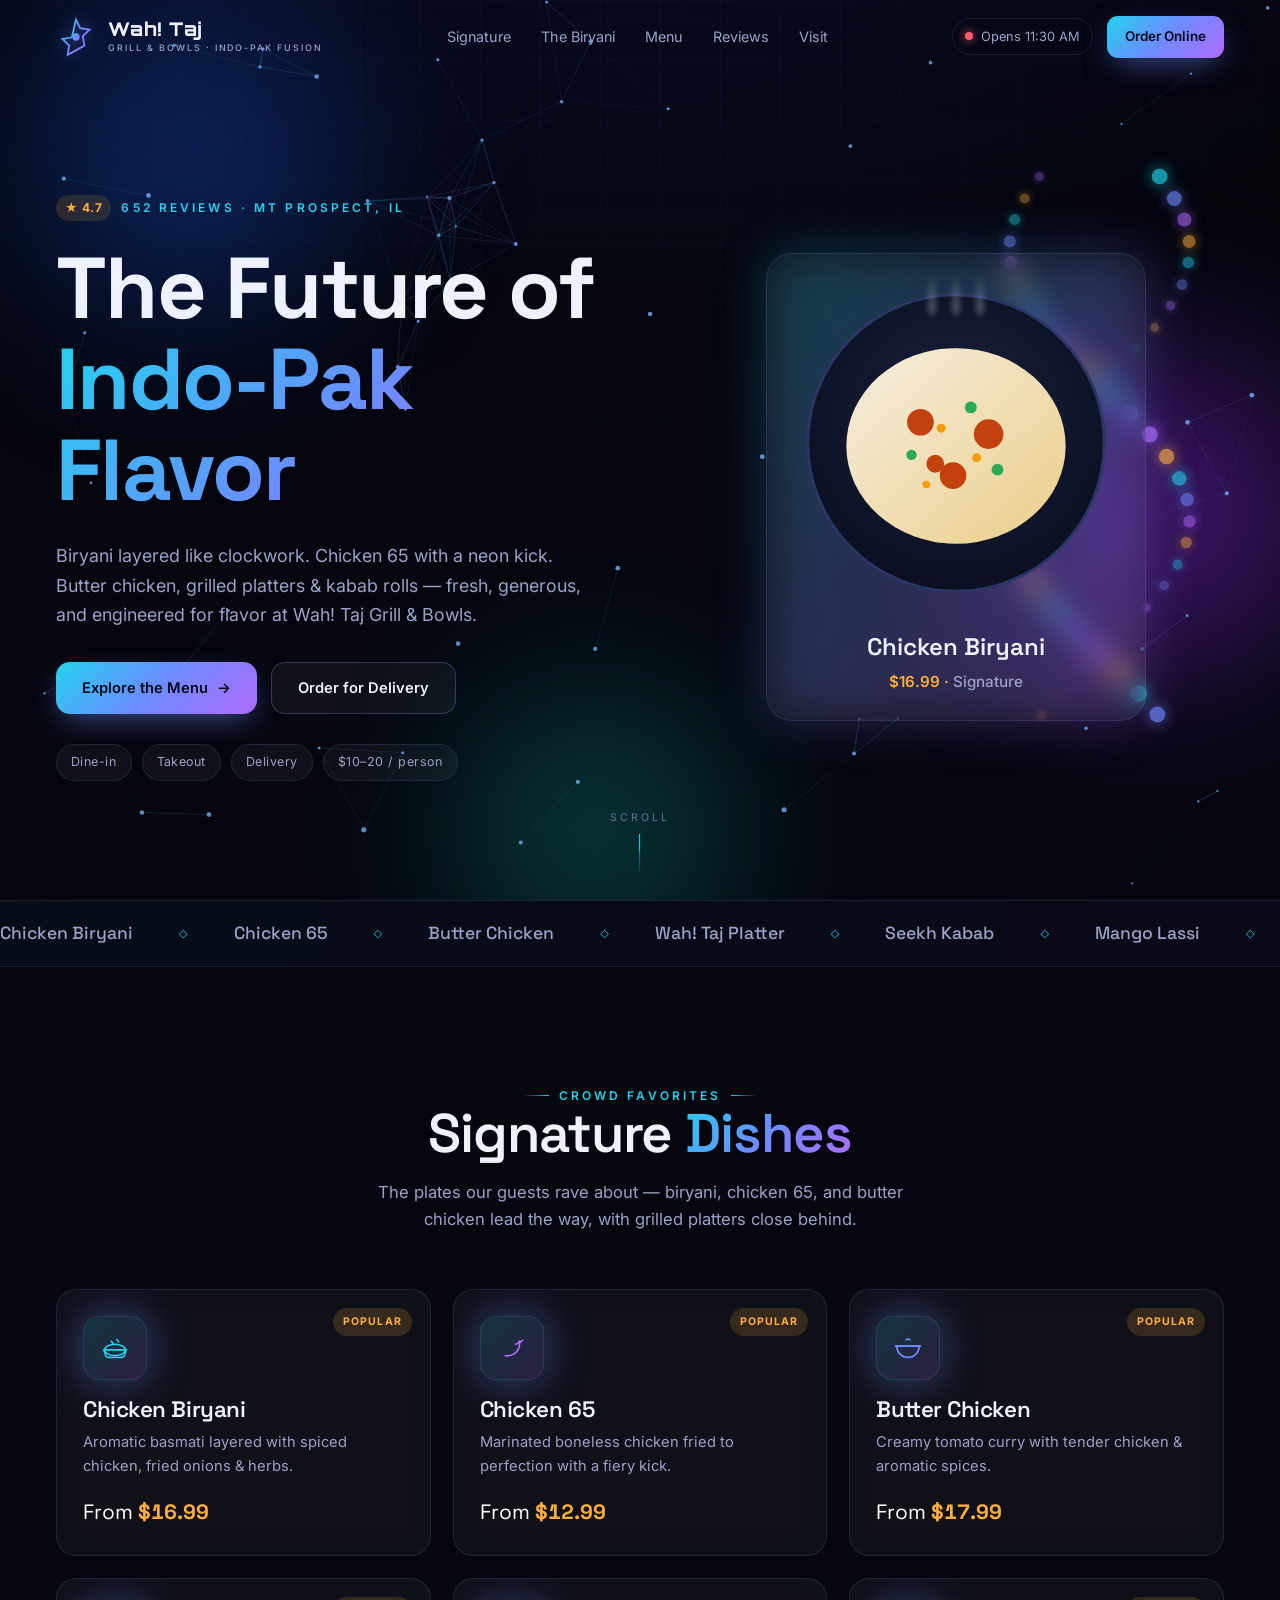
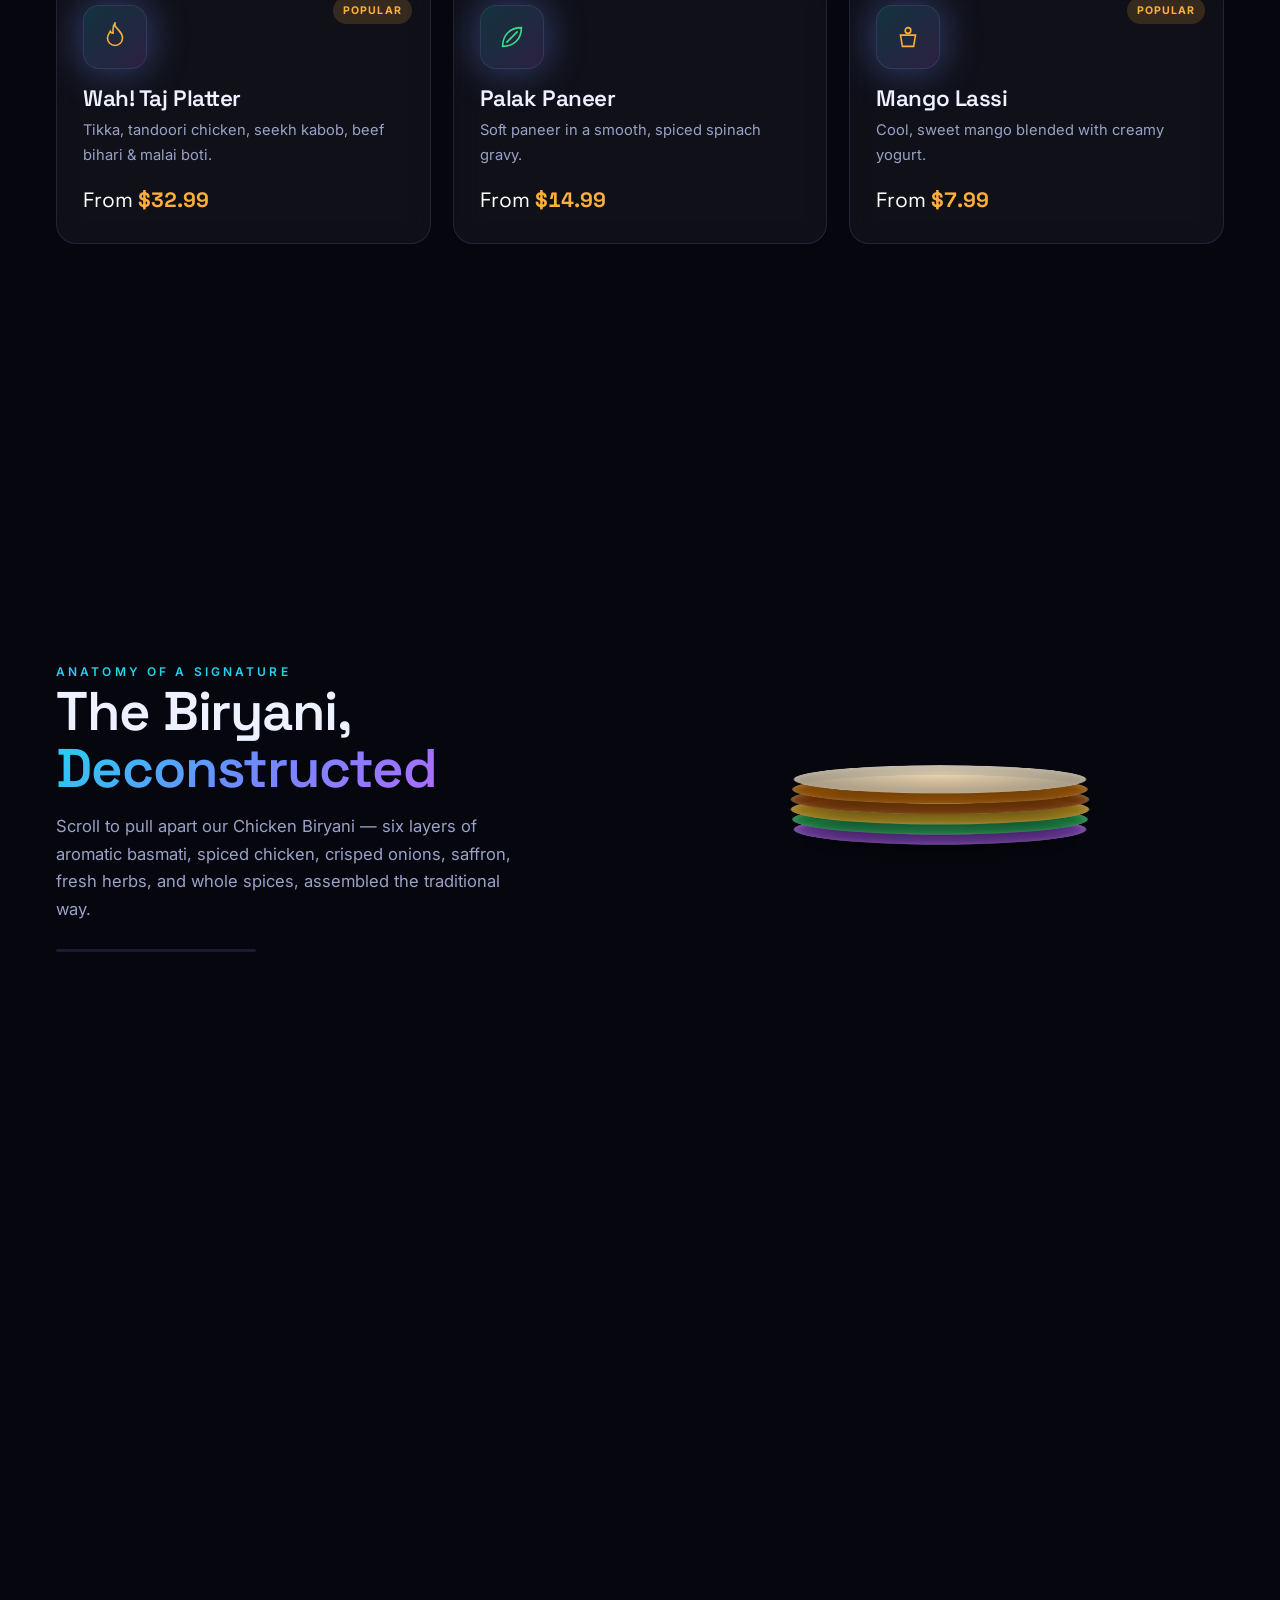
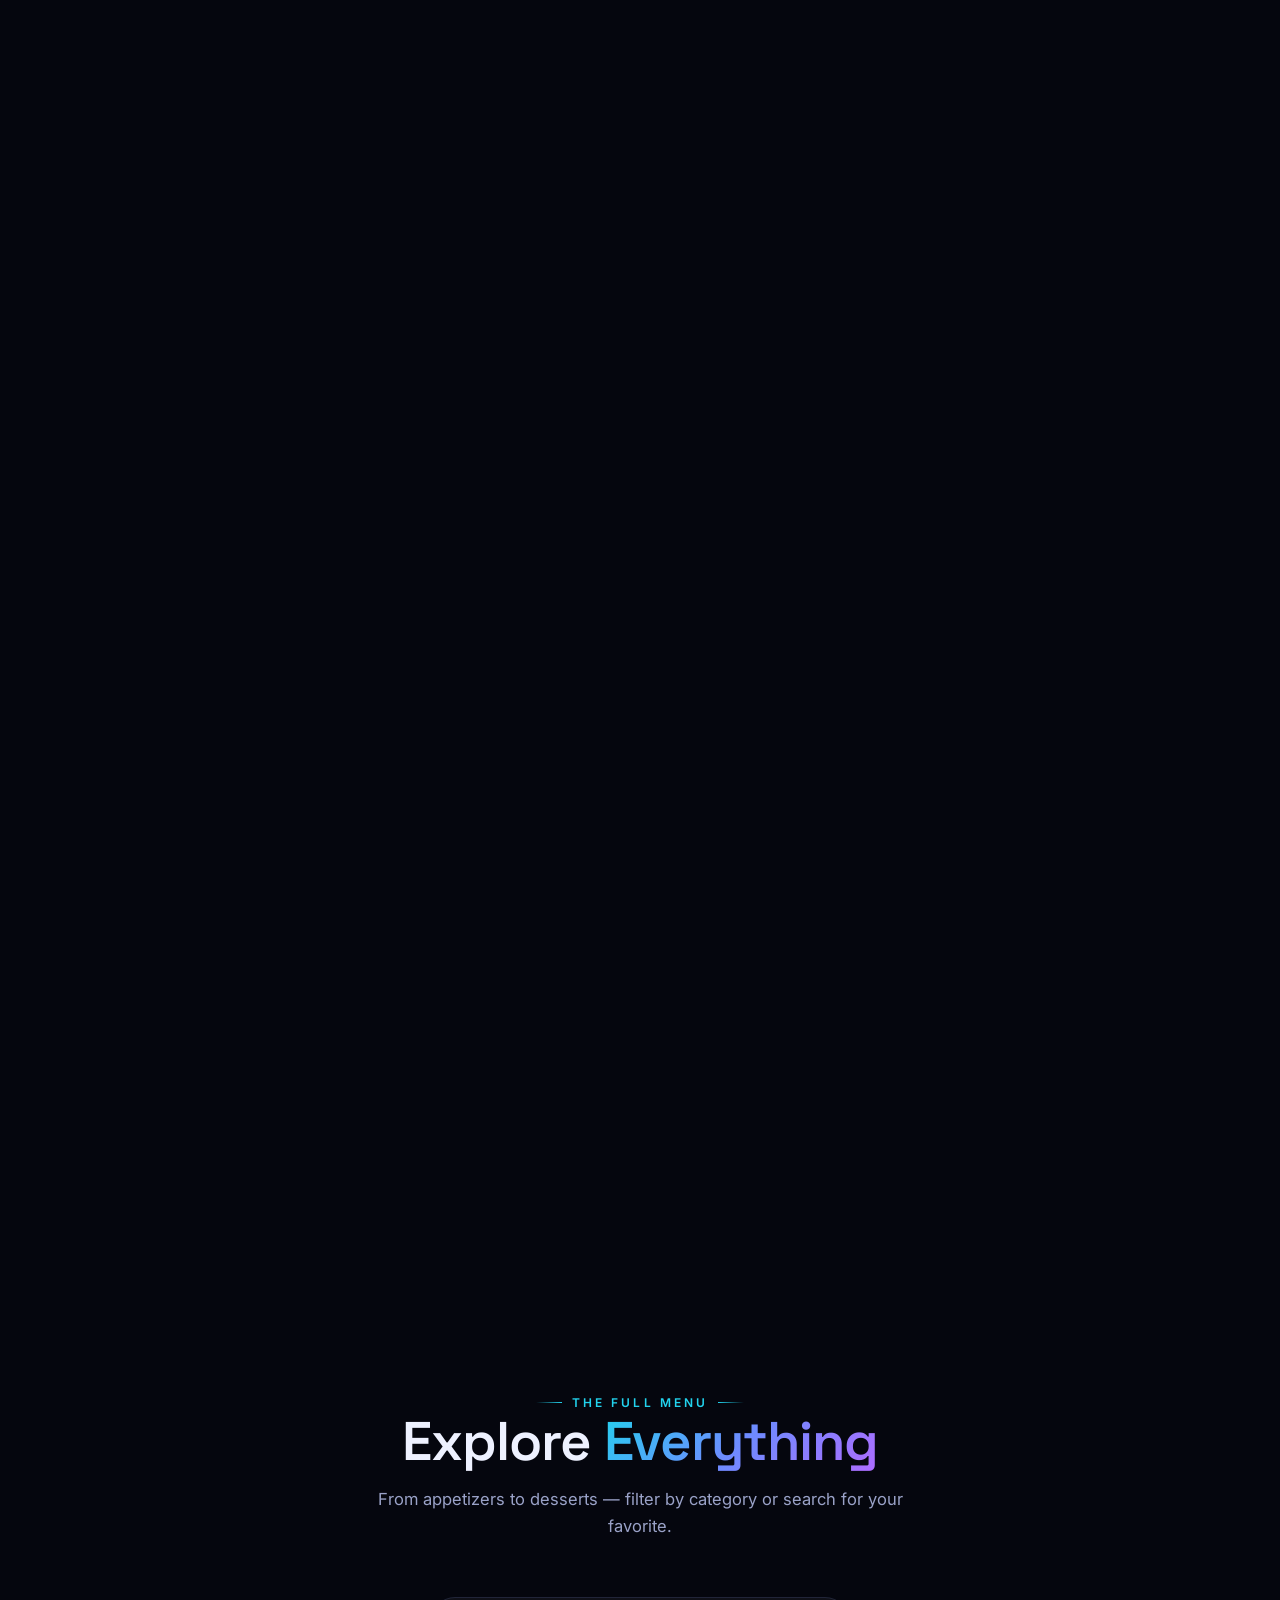
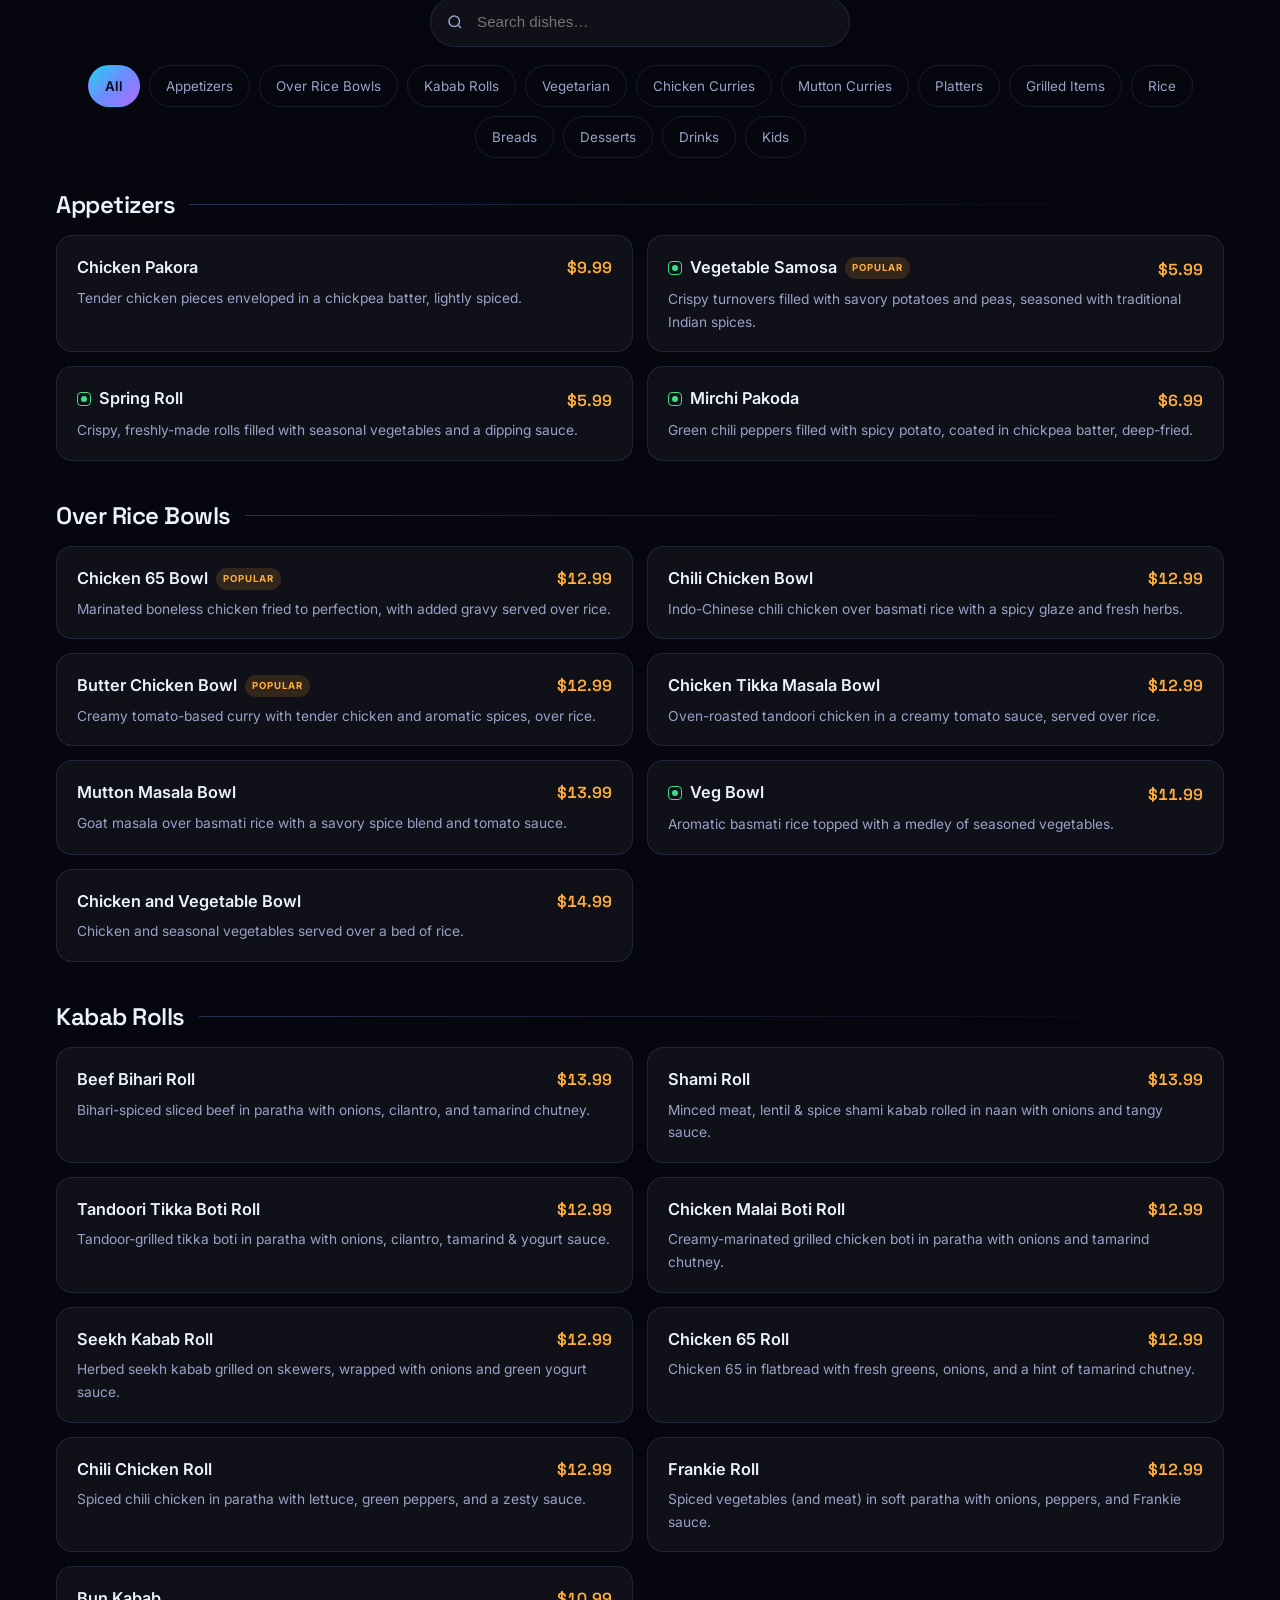
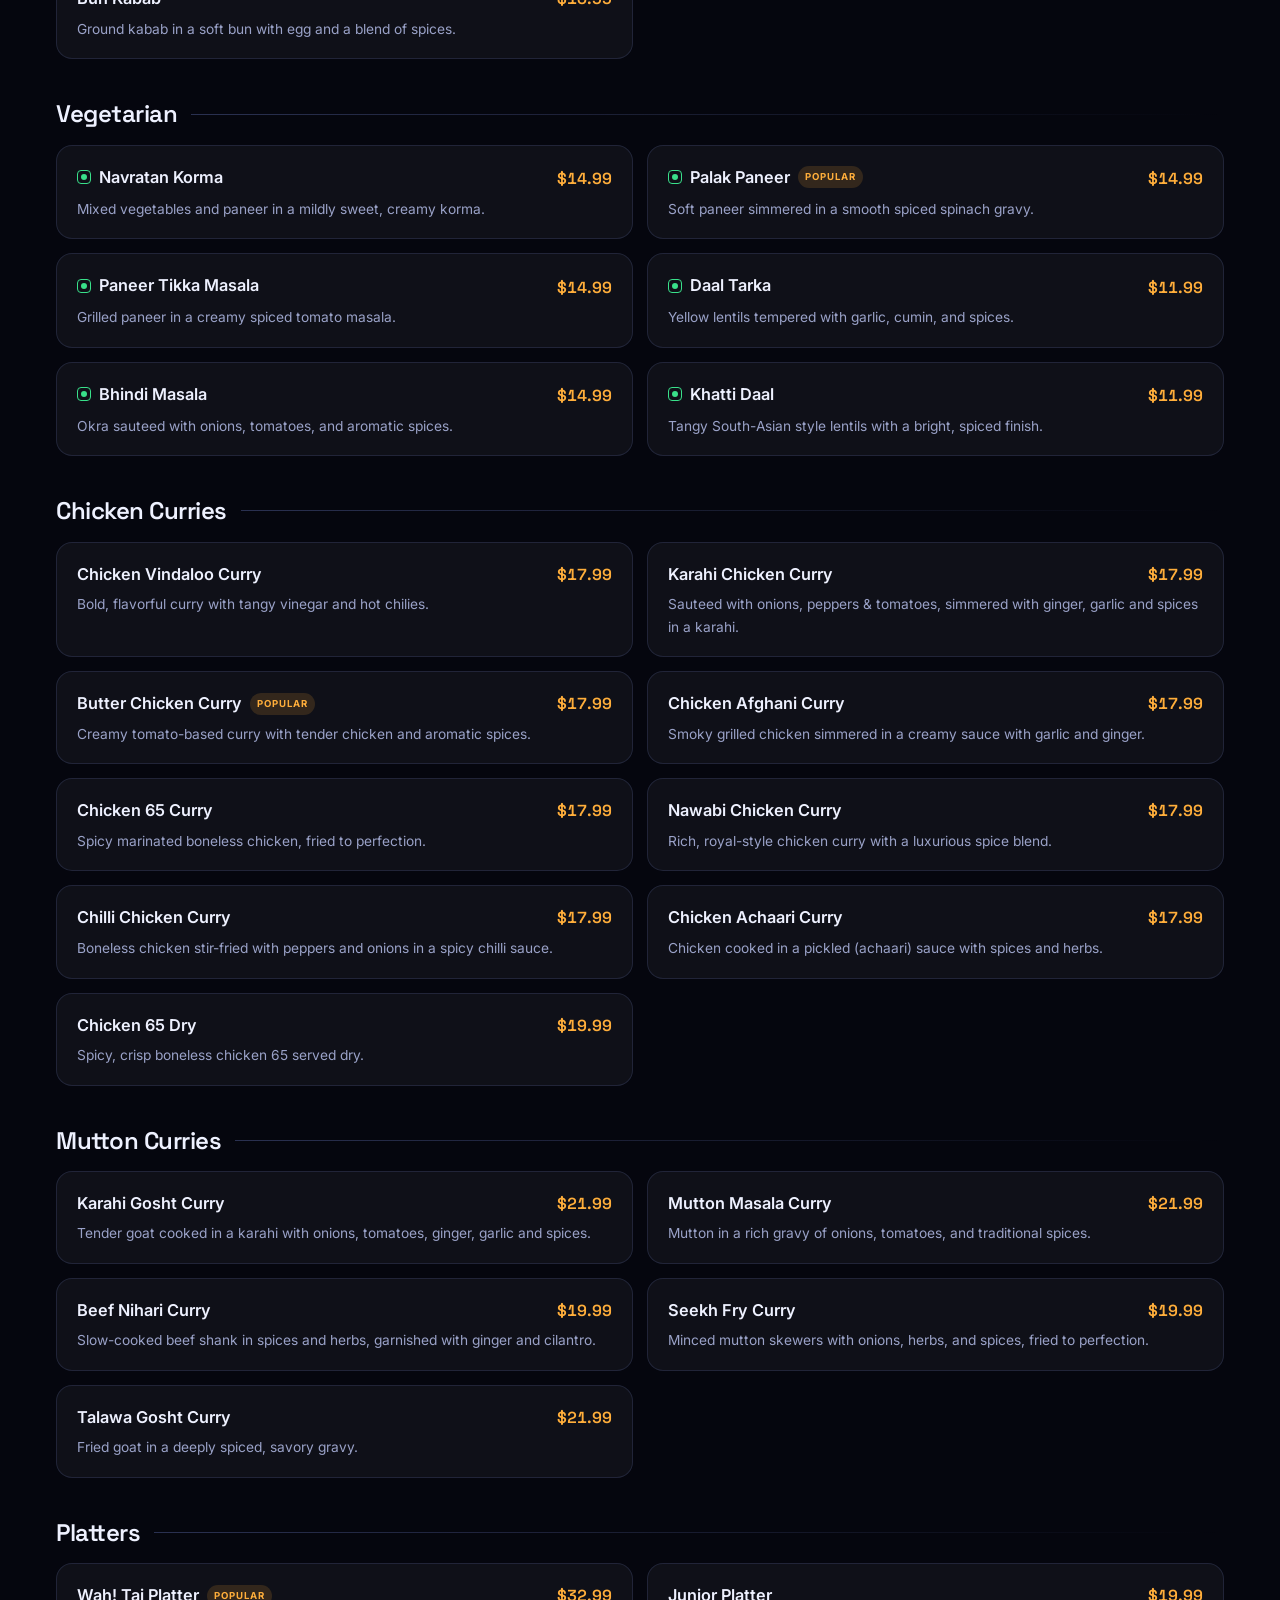
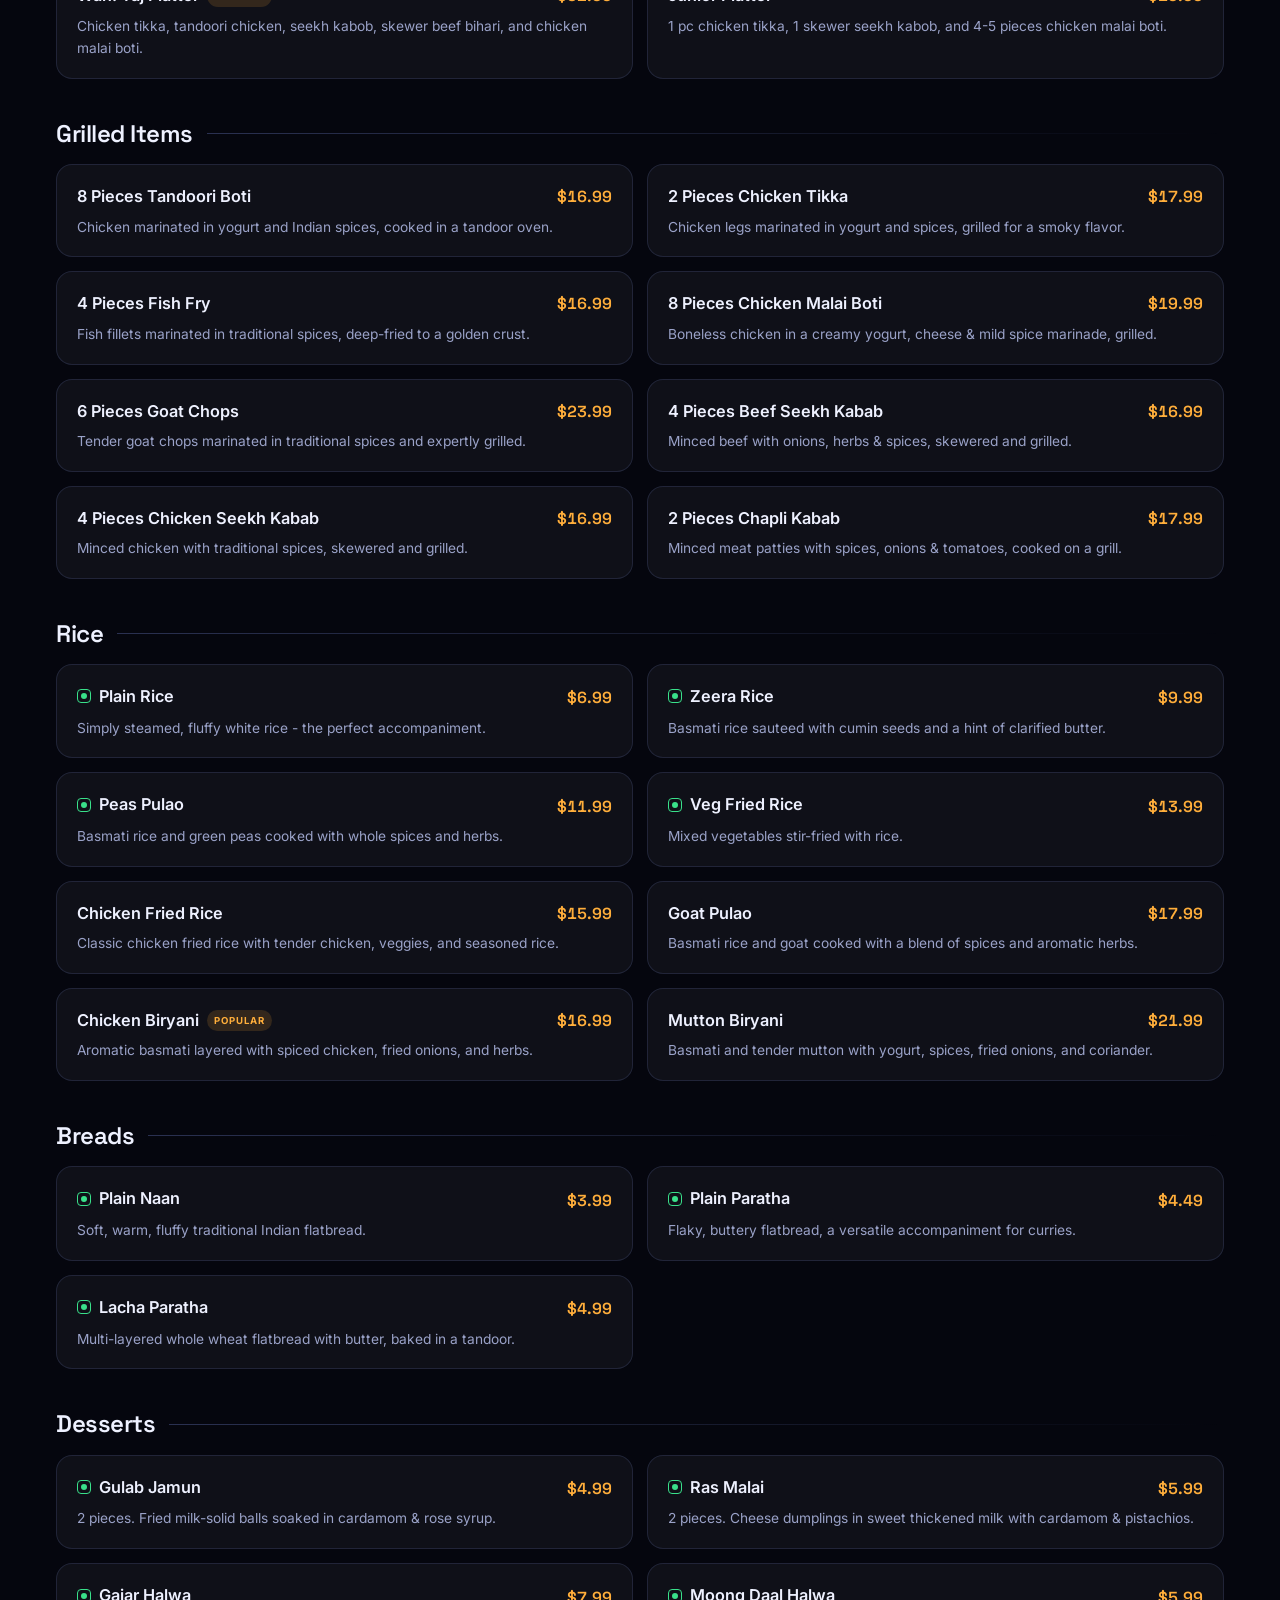
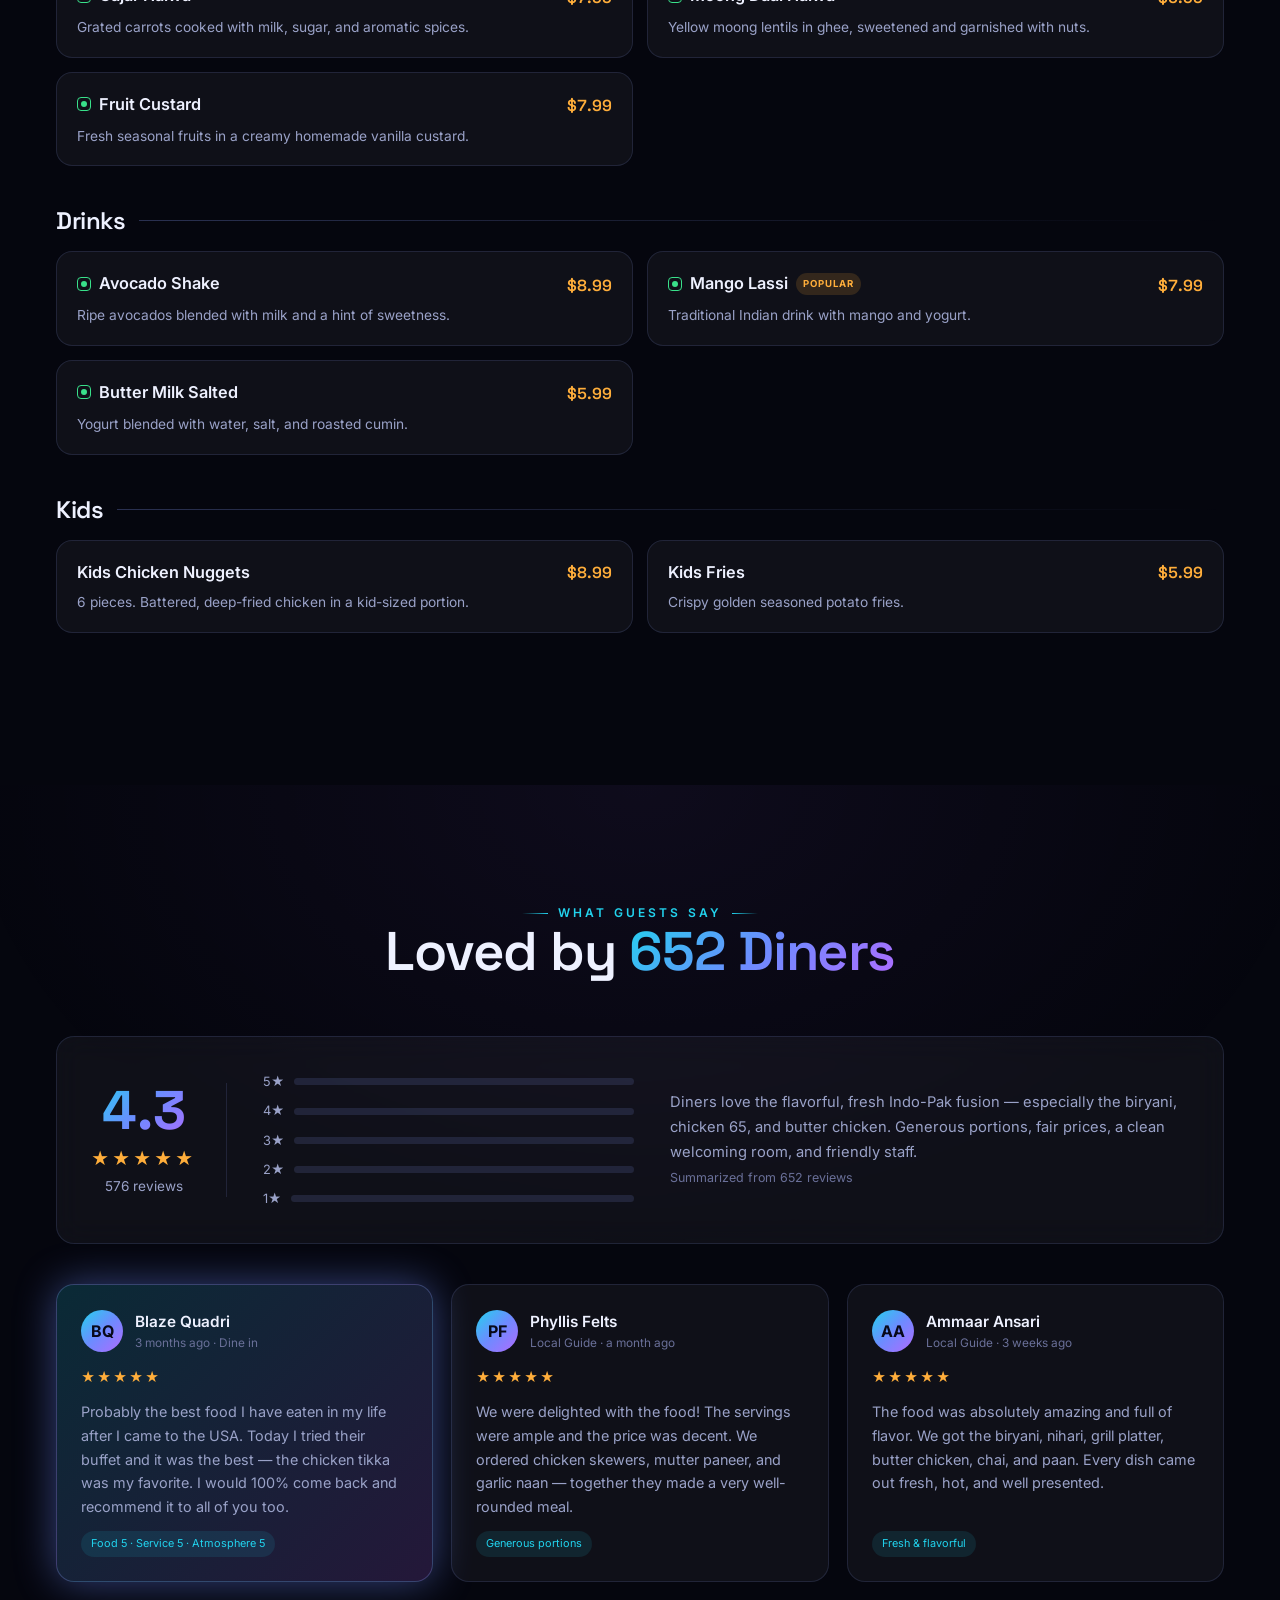
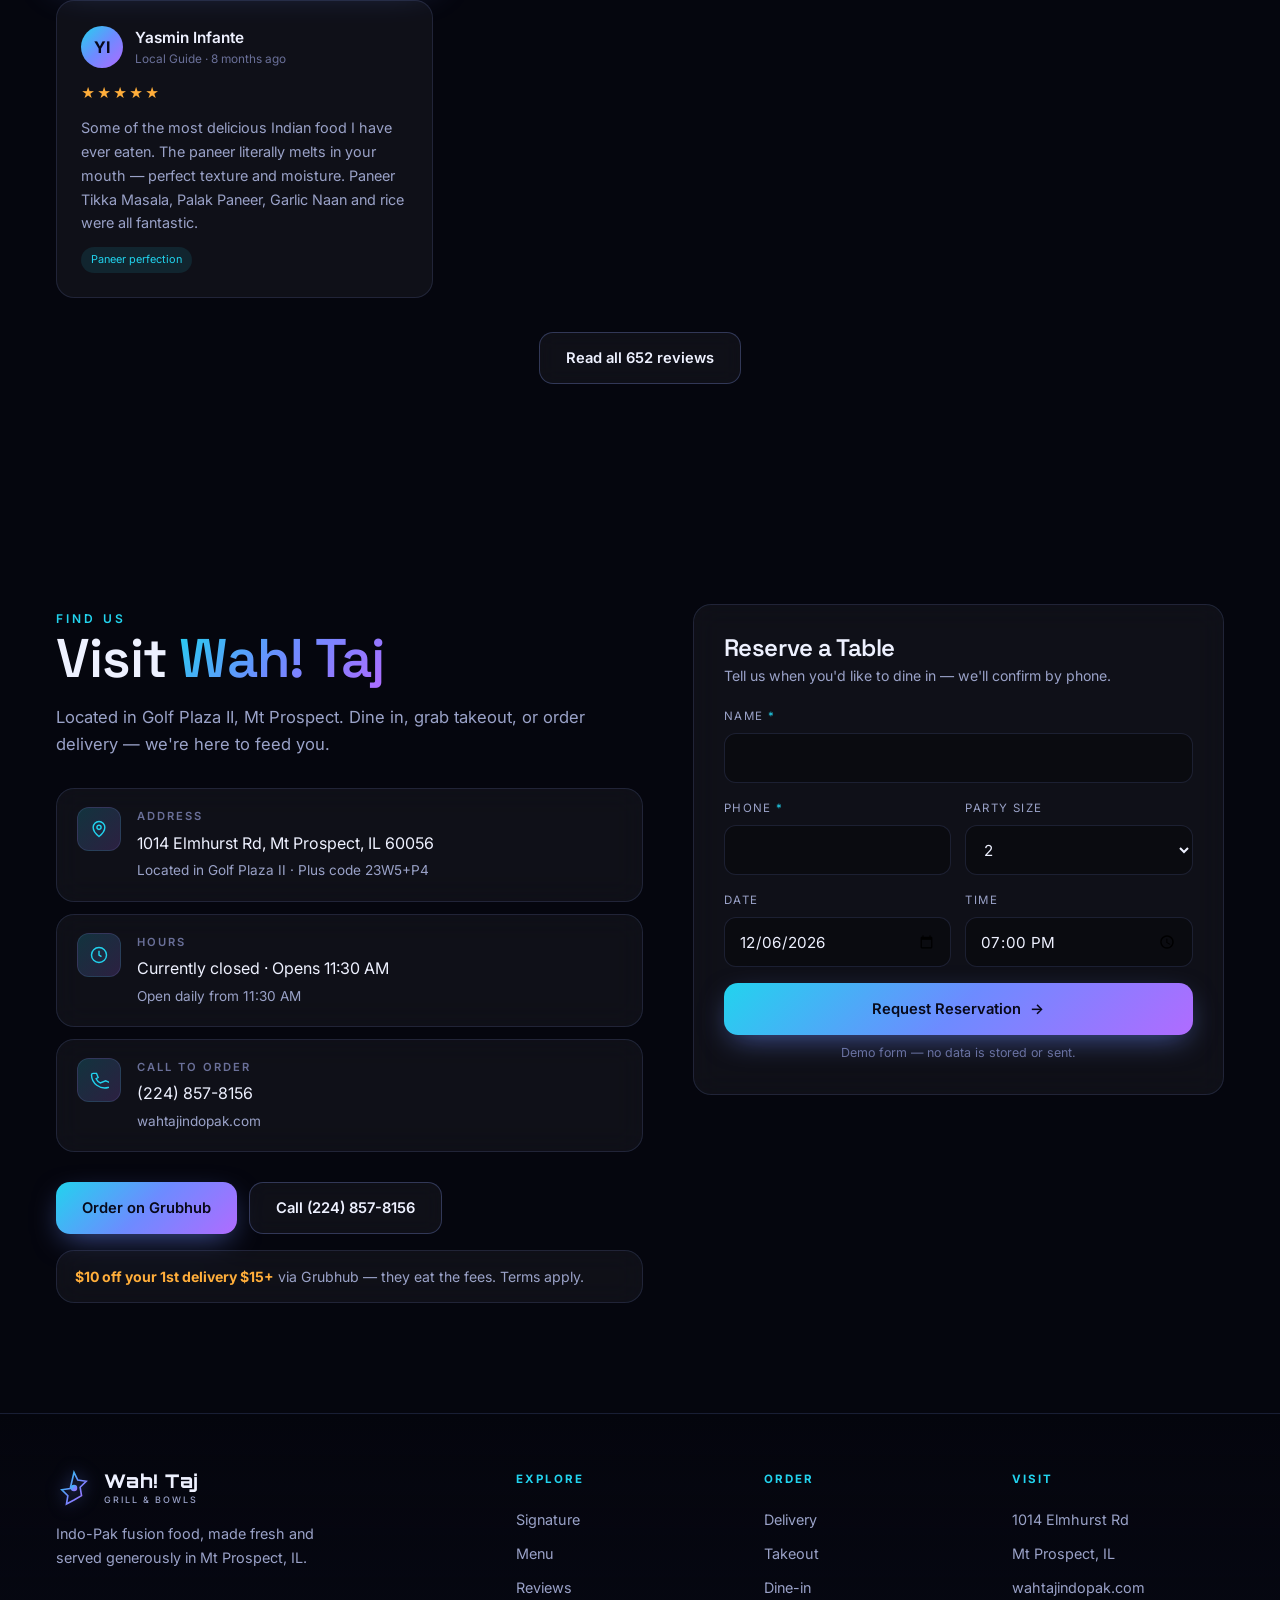
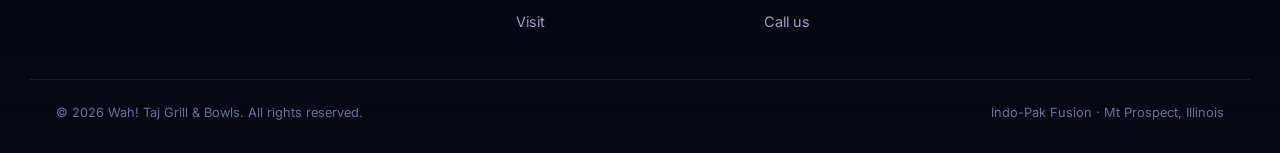
==== wah-taj/index.html @ a1b7c76e "Add Wah! Taj futuristic Indo-Pak restaurant website Premium dark/neon (blue-purple) + saffron themed" ====
<!DOCTYPE html>
<html lang="en">
<head>
<meta charset="UTF-8" />
<meta name="viewport" content="width=device-width, initial-scale=1" />
<title>Wah! Taj Grill &amp; Bowls — Indo-Pak Fusion · Mt Prospect, IL</title>
<meta name="description" content="Wah! Taj Grill & Bowls — flavorful Indo-Pak fusion food in Mt Prospect, IL. Biryani, chicken 65, butter chicken, grilled platters, kabab rolls & more. Dine-in, takeout & delivery." />
<meta name="theme-color" content="#05060e" />

<link rel="preconnect" href="https://fonts.googleapis.com" />
<link rel="preconnect" href="https://fonts.gstatic.com" crossorigin />
<link href="https://fonts.googleapis.com/css2?family=Space+Grotesk:wght@400;500;600;700&family=Inter:wght@300;400;500;600;700&family=Orbitron:wght@600;800&display=swap" rel="stylesheet" />
<link rel="stylesheet" href="styles.css" />
</head>
<body id="top">

<!-- ambient backdrop layers -->
<div class="bg-fx" aria-hidden="true">
  <div class="orb orb-a"></div>
  <div class="orb orb-b"></div>
  <div class="orb orb-c"></div>
  <div class="grid-overlay"></div>
  <div class="noise"></div>
</div>

<!-- ===================== NAV ===================== -->
<header class="nav" id="nav">
  <div class="wrap nav-inner">
    <a href="#top" class="brand" aria-label="Wah! Taj home">
      <span class="brand-mark" aria-hidden="true">
        <svg viewBox="0 0 44 44" width="40" height="40"><defs><linearGradient id="bg1" x1="0" y1="0" x2="1" y2="1"><stop offset="0" stop-color="#22d3ee"/><stop offset=".5" stop-color="#6d8bff"/><stop offset="1" stop-color="#b06bff"/></linearGradient></defs>
          <path d="M22 3l4.6 9.3 10.3 1.5-7.4 7.3 1.7 10.2L22 36.7l-9.2 4.9 1.7-10.2-7.4-7.3 10.3-1.5L22 3z" fill="none" stroke="url(#bg1)" stroke-width="2"/>
          <circle cx="22" cy="22" r="4" fill="url(#bg1)"/>
        </svg>
      </span>
      <span class="brand-text">Wah! Taj<small>Grill &amp; Bowls · Indo-Pak Fusion</small></span>
    </a>
    <nav class="nav-links" id="navLinks" aria-label="Primary">
      <a href="#signature">Signature</a>
      <a href="#exploded">The Biryani</a>
      <a href="#menu">Menu</a>
      <a href="#reviews">Reviews</a>
      <a href="#visit">Visit</a>
    </nav>
    <div class="nav-actions">
      <a class="status-chip" id="statusChip" href="#visit"><span class="dot"></span><span id="statusText">Opens 11:30 AM</span></a>
      <a href="https://www.grubhub.com/" target="_blank" rel="noopener" class="btn btn-neon">Order Online</a>
    </div>
    <button class="burger" id="burger" aria-label="Toggle menu" aria-expanded="false" aria-controls="navLinks"><span></span><span></span><span></span></button>
  </div>
</header>

<main>

<!-- ===================== HERO ===================== -->
<section class="hero" id="hero">
  <canvas id="net" class="hero-canvas" aria-hidden="true"></canvas>
  <div class="helix" id="helix" aria-hidden="true"></div>

  <div class="wrap hero-inner">
    <div class="hero-copy">
      <span class="eyebrow"><span class="rate-pill">★ 4.7</span> 652 reviews · Mt Prospect, IL</span>
      <h1 class="hero-title">
        <span class="line"><span>The Future of</span></span>
        <span class="line grad"><span>Indo-Pak Flavor</span></span>
      </h1>
      <p class="hero-sub">Biryani layered like clockwork. Chicken 65 with a neon kick. Butter chicken, grilled platters &amp; kabab rolls — fresh, generous, and engineered for flavor at Wah! Taj Grill &amp; Bowls.</p>
      <div class="hero-actions">
        <a href="#menu" class="btn btn-neon">Explore the Menu <span class="arrow">→</span></a>
        <a href="https://www.grubhub.com/" target="_blank" rel="noopener" class="btn btn-glass">Order for Delivery</a>
      </div>
      <ul class="hero-tags" aria-label="Service options">
        <li>Dine-in</li><li>Takeout</li><li>Delivery</li><li>$10–20 / person</li>
      </ul>
    </div>

    <div class="hero-stage" id="heroStage">
      <div class="dish-card glass tilt" data-tilt>
        <div class="dish-glow"></div>
        <div class="dish-plate">
          <svg viewBox="0 0 220 220" width="100%" aria-hidden="true">
            <defs>
              <radialGradient id="plate" cx="50%" cy="42%" r="60%"><stop offset="0" stop-color="#1a2340"/><stop offset="1" stop-color="#0a0e1f"/></radialGradient>
              <linearGradient id="rice" x1="0" y1="0" x2="1" y2="1"><stop offset="0" stop-color="#fff7e6"/><stop offset="1" stop-color="#f4d58d"/></linearGradient>
            </defs>
            <circle cx="110" cy="110" r="100" fill="url(#plate)" stroke="#2b3566" stroke-width="2"/>
            <ellipse cx="110" cy="112" rx="74" ry="66" fill="url(#rice)" opacity=".96"/>
            <g fill="#c2410c"><circle cx="86" cy="96" r="9"/><circle cx="132" cy="104" r="10"/><circle cx="108" cy="132" r="9"/><circle cx="96" cy="124" r="6"/></g>
            <g fill="#16a34a" opacity=".9"><circle cx="120" cy="86" r="4"/><circle cx="80" cy="118" r="3.5"/><circle cx="138" cy="128" r="4"/></g>
            <g fill="#f59e0b"><circle cx="100" cy="100" r="3"/><circle cx="124" cy="120" r="3"/><circle cx="90" cy="138" r="2.6"/></g>
          </svg>
        </div>
        <div class="dish-meta">
          <div class="dish-name">Chicken Biryani</div>
          <div class="dish-price">$16.99 · <span>Signature</span></div>
        </div>
        <div class="steam"><span></span><span></span><span></span></div>
      </div>
    </div>
  </div>

  <a class="scroll-cue" href="#signature" aria-label="Scroll down"><span>Scroll</span><span class="cue-line"></span></a>
</section>

<!-- ===================== MARQUEE ===================== -->
<div class="marquee" aria-hidden="true">
  <div class="marquee-track" id="marqueeTrack"></div>
</div>

<!-- ===================== SIGNATURE / FEATURED ===================== -->
<section class="section" id="signature">
  <div class="wrap">
    <header class="head reveal">
      <span class="eyebrow center">Crowd Favorites</span>
      <h2 class="title">Signature <span class="grad">Dishes</span></h2>
      <p class="lede">The plates our guests rave about — biryani, chicken 65, and butter chicken lead the way, with grilled platters close behind.</p>
    </header>
    <div class="feature-grid" id="featureGrid"></div>
  </div>
</section>

<!-- ===================== EXPLODED VIEW ===================== -->
<section class="exploded" id="exploded">
  <div class="exploded-track">
    <div class="exploded-stage">
      <div class="wrap exploded-inner">
        <div class="exploded-copy">
          <span class="eyebrow">Anatomy of a Signature</span>
          <h2 class="title">The Biryani,<br><span class="grad">Deconstructed</span></h2>
          <p class="lede">Scroll to pull apart our Chicken Biryani — six layers of aromatic basmati, spiced chicken, crisped onions, saffron, fresh herbs, and whole spices, assembled the traditional way.</p>
          <div class="exploded-progress"><span id="explodedBar"></span></div>
        </div>
        <div class="exploded-visual" id="explodedVisual">
          <div class="layer" data-layer="0" style="--c:#f5e6c8"><span class="layer-tag">Basmati Rice</span></div>
          <div class="layer" data-layer="1" style="--c:#d97706"><span class="layer-tag">Spiced Chicken</span></div>
          <div class="layer" data-layer="2" style="--c:#b45309"><span class="layer-tag">Birista (Fried Onion)</span></div>
          <div class="layer" data-layer="3" style="--c:#fbbf24"><span class="layer-tag">Saffron &amp; Ghee</span></div>
          <div class="layer" data-layer="4" style="--c:#22c55e"><span class="layer-tag">Mint &amp; Coriander</span></div>
          <div class="layer" data-layer="5" style="--c:#a855f7"><span class="layer-tag">Whole Garam Spices</span></div>
        </div>
      </div>
    </div>
  </div>
</section>

<!-- ===================== MENU ===================== -->
<section class="section" id="menu">
  <div class="wrap">
    <header class="head reveal">
      <span class="eyebrow center">The Full Menu</span>
      <h2 class="title">Explore <span class="grad">Everything</span></h2>
      <p class="lede">From appetizers to desserts — filter by category or search for your favorite.</p>
    </header>

    <div class="menu-toolbar reveal">
      <div class="menu-search">
        <svg width="18" height="18" viewBox="0 0 24 24" fill="none" stroke="currentColor" stroke-width="2" aria-hidden="true"><circle cx="11" cy="11" r="7"/><path d="m20 20-3.5-3.5"/></svg>
        <input id="menuSearch" type="search" placeholder="Search dishes…" aria-label="Search the menu" />
      </div>
      <div class="menu-tabs" id="menuTabs" role="tablist" aria-label="Menu categories"></div>
    </div>

    <div class="menu-list" id="menuList"></div>
    <p class="menu-empty" id="menuEmpty" hidden>No dishes match your search.</p>
  </div>
</section>

<!-- ===================== REVIEWS ===================== -->
<section class="section reviews" id="reviews">
  <div class="wrap">
    <header class="head reveal">
      <span class="eyebrow center">What Guests Say</span>
      <h2 class="title">Loved by <span class="grad">652 Diners</span></h2>
    </header>

    <div class="rating-band glass reveal">
      <div class="rating-score">
        <div class="rating-num" data-count="4.7" data-decimals="1">0</div>
        <div class="rating-stars" aria-label="4.7 out of 5 stars">★★★★★</div>
        <div class="rating-sub"><span data-count="652">0</span> reviews</div>
      </div>
      <div class="rating-bars" id="ratingBars"></div>
      <p class="rating-summary">Diners love the flavorful, fresh Indo-Pak fusion — especially the biryani, chicken 65, and butter chicken. Generous portions, fair prices, a clean welcoming room, and friendly staff.<br><small>Summarized from 652 reviews</small></p>
    </div>

    <div class="review-grid" id="reviewGrid"></div>
    <div class="reviews-cta reveal">
      <a href="https://wahtajindopak.com" target="_blank" rel="noopener" class="btn btn-glass">Read all 652 reviews</a>
    </div>
  </div>
</section>

<!-- ===================== VISIT ===================== -->
<section class="section visit" id="visit">
  <div class="wrap visit-grid">
    <div class="reveal">
      <span class="eyebrow">Find Us</span>
      <h2 class="title">Visit <span class="grad">Wah! Taj</span></h2>
      <p class="lede">Located in Golf Plaza II, Mt Prospect. Dine in, grab takeout, or order delivery — we're here to feed you.</p>

      <div class="info-list">
        <div class="info glass">
          <span class="info-ic"><svg viewBox="0 0 24 24" width="20" height="20" fill="none" stroke="currentColor" stroke-width="1.7"><path d="M12 21s-7-5.2-7-11a7 7 0 1 1 14 0c0 5.8-7 11-7 11Z"/><circle cx="12" cy="10" r="2.5"/></svg></span>
          <div><h4>Address</h4><p>1014 Elmhurst Rd, Mt Prospect, IL 60056<br><span>Located in Golf Plaza II · Plus code 23W5+P4</span></p></div>
        </div>
        <div class="info glass">
          <span class="info-ic"><svg viewBox="0 0 24 24" width="20" height="20" fill="none" stroke="currentColor" stroke-width="1.7"><circle cx="12" cy="12" r="9"/><path d="M12 7v5l3 2"/></svg></span>
          <div><h4>Hours</h4><p id="hoursLine">Currently closed · Opens 11:30 AM<br><span>Open daily from 11:30 AM</span></p></div>
        </div>
        <div class="info glass">
          <span class="info-ic"><svg viewBox="0 0 24 24" width="20" height="20" fill="none" stroke="currentColor" stroke-width="1.7"><path d="M5 4h4l2 5-2.5 1.5a11 11 0 0 0 5 5L20 13l5 2v4a2 2 0 0 1-2 2A16 16 0 0 1 3 6a2 2 0 0 1 2-2Z"/></svg></span>
          <div><h4>Call to Order</h4><p><a href="tel:+12248578156">(224) 857-8156</a><br><span><a href="https://wahtajindopak.com" target="_blank" rel="noopener">wahtajindopak.com</a></span></p></div>
        </div>
      </div>

      <div class="order-row">
        <a href="https://www.grubhub.com/" target="_blank" rel="noopener" class="btn btn-neon">Order on Grubhub</a>
        <a href="tel:+12248578156" class="btn btn-glass">Call (224) 857-8156</a>
      </div>
      <p class="promo glass"><strong>$10 off your 1st delivery $15+</strong> via Grubhub — they eat the fees. Terms apply.</p>
    </div>

    <div class="reveal" data-d="1">
      <form class="res-form glass" id="resForm" novalidate>
        <h3 class="form-title">Reserve a Table</h3>
        <p class="form-note-top">Tell us when you'd like to dine in — we'll confirm by phone.</p>
        <div class="success-msg" id="resSuccess" role="status" aria-live="polite">
          <svg width="18" height="18" viewBox="0 0 24 24" fill="none" stroke="currentColor" stroke-width="2"><path d="m5 12 5 5L20 7"/></svg>
          Thanks! Your request is in — we'll call to confirm shortly.
        </div>
        <div class="field">
          <label for="rname">Name <span class="req">*</span></label>
          <input id="rname" type="text" autocomplete="name" required />
          <span class="err">Please enter your name.</span>
        </div>
        <div class="form-row">
          <div class="field">
            <label for="rphone">Phone <span class="req">*</span></label>
            <input id="rphone" type="tel" inputmode="tel" autocomplete="tel" required />
            <span class="err">Please enter a phone number.</span>
          </div>
          <div class="field">
            <label for="rparty">Party size</label>
            <select id="rparty"><option>1</option><option selected>2</option><option>3</option><option>4</option><option>5</option><option>6+</option></select>
          </div>
        </div>
        <div class="form-row">
          <div class="field">
            <label for="rdate">Date</label>
            <input id="rdate" type="date" />
          </div>
          <div class="field">
            <label for="rtime">Time</label>
            <input id="rtime" type="time" value="19:00" />
          </div>
        </div>
        <button type="submit" class="btn btn-neon" style="width:100%">Request Reservation <span class="arrow">→</span></button>
        <p class="form-note">Demo form — no data is stored or sent.</p>
      </form>
    </div>
  </div>
</section>

</main>

<!-- ===================== FOOTER ===================== -->
<footer class="footer">
  <div class="wrap foot-grid">
    <div class="foot-brand">
      <a href="#top" class="brand">
        <span class="brand-mark" aria-hidden="true">
          <svg viewBox="0 0 44 44" width="36" height="36"><path d="M22 3l4.6 9.3 10.3 1.5-7.4 7.3 1.7 10.2L22 36.7l-9.2 4.9 1.7-10.2-7.4-7.3 10.3-1.5L22 3z" fill="none" stroke="url(#bg1)" stroke-width="2"/><circle cx="22" cy="22" r="4" fill="url(#bg1)"/></svg>
        </span>
        <span class="brand-text">Wah! Taj<small>Grill &amp; Bowls</small></span>
      </a>
      <p>Indo-Pak fusion food, made fresh and served generously in Mt Prospect, IL.</p>
    </div>
    <div class="foot-col"><h5>Explore</h5><a href="#signature">Signature</a><a href="#menu">Menu</a><a href="#reviews">Reviews</a><a href="#visit">Visit</a></div>
    <div class="foot-col"><h5>Order</h5><a href="https://www.grubhub.com/" target="_blank" rel="noopener">Delivery</a><a href="#menu">Takeout</a><a href="#visit">Dine-in</a><a href="tel:+12248578156">Call us</a></div>
    <div class="foot-col"><h5>Visit</h5><a href="#visit">1014 Elmhurst Rd</a><a href="#visit">Mt Prospect, IL</a><a href="https://wahtajindopak.com" target="_blank" rel="noopener">wahtajindopak.com</a></div>
  </div>
  <div class="wrap foot-bottom">
    <span>© 2026 Wah! Taj Grill &amp; Bowls. All rights reserved.</span>
    <span>Indo-Pak Fusion · Mt Prospect, Illinois</span>
  </div>
</footer>

<script src="app.js"></script>
</body>
</html>
---- wah-taj/styles.css ----
/* ============================================================
   WAH! TAJ — futuristic Indo-Pak fusion
   Tokens
   ============================================================ */
:root{
  --bg:#05060e;
  --bg-2:#080a18;
  --surface:rgba(255,255,255,.045);
  --surface-2:rgba(255,255,255,.07);
  --line:rgba(140,160,255,.14);
  --line-2:rgba(140,160,255,.28);

  --text:#eef1ff;
  --muted:#9aa2c8;
  --muted-2:#6a7099;

  --cyan:#22d3ee;
  --blue:#6d8bff;
  --purple:#b06bff;
  --saffron:#ffae3b;
  --saffron-deep:#ff8a1e;

  --neon:linear-gradient(135deg,#22d3ee 0%,#6d8bff 50%,#b06bff 100%);
  --neon-soft:linear-gradient(135deg,rgba(34,211,238,.18),rgba(176,107,255,.18));
  --glow-blue:0 0 40px rgba(109,139,255,.45);
  --glow-cyan:0 0 30px rgba(34,211,238,.4);

  --ff-display:"Space Grotesk", "Segoe UI", system-ui, sans-serif;
  --ff-body:"Inter", -apple-system, BlinkMacSystemFont, "Segoe UI", Roboto, sans-serif;
  --ff-logo:"Orbitron", var(--ff-display);

  --max:1220px;
  --nav-h:74px;
  --ease:cubic-bezier(.22,.61,.36,1);
  --ease-out:cubic-bezier(.16,1,.3,1);
}

*,*::before,*::after{box-sizing:border-box;margin:0;padding:0}
html{scroll-behavior:smooth}
@media (prefers-reduced-motion:reduce){
  html{scroll-behavior:auto}
  *,*::before,*::after{animation-duration:.001ms!important;animation-iteration-count:1!important;transition-duration:.01ms!important}
}
body{
  font-family:var(--ff-body);background:var(--bg);color:var(--text);
  line-height:1.65;-webkit-font-smoothing:antialiased;overflow-x:hidden;position:relative;
}
img{max-width:100%;display:block}
a{color:inherit;text-decoration:none}
button{font:inherit;color:inherit;cursor:pointer;border:none;background:none}
:focus-visible{outline:2px solid var(--cyan);outline-offset:3px;border-radius:6px}
.wrap{max-width:var(--max);margin:0 auto;padding:0 26px}

/* ============================================================
   AMBIENT BACKDROP
   ============================================================ */
.bg-fx{position:fixed;inset:0;z-index:-1;overflow:hidden;background:
  radial-gradient(120% 80% at 50% -10%,#0c1030 0%,var(--bg) 55%),var(--bg);}
.orb{position:absolute;border-radius:50%;filter:blur(70px);opacity:.5;will-change:transform}
.orb-a{width:520px;height:520px;background:radial-gradient(circle,#1e63ff,transparent 70%);top:-120px;left:-80px;animation:drift1 22s ease-in-out infinite}
.orb-b{width:480px;height:480px;background:radial-gradient(circle,#9b30ff,transparent 70%);top:30%;right:-120px;animation:drift2 26s ease-in-out infinite}
.orb-c{width:420px;height:420px;background:radial-gradient(circle,#0fd5c0,transparent 70%);bottom:-140px;left:30%;opacity:.32;animation:drift1 30s ease-in-out infinite reverse}
@keyframes drift1{0%,100%{transform:translate(0,0)}50%{transform:translate(60px,40px)}}
@keyframes drift2{0%,100%{transform:translate(0,0)}50%{transform:translate(-50px,60px)}}
.grid-overlay{position:absolute;inset:0;background-image:
  linear-gradient(rgba(120,150,255,.05) 1px,transparent 1px),
  linear-gradient(90deg,rgba(120,150,255,.05) 1px,transparent 1px);
  background-size:60px 60px;mask-image:radial-gradient(110% 80% at 50% 0%,#000,transparent 75%)}
.noise{position:absolute;inset:0;opacity:.5;background:
  radial-gradient(120% 100% at 50% 100%,transparent 60%,rgba(0,0,0,.6))}

/* ============================================================
   TYPOGRAPHY HELPERS
   ============================================================ */
.eyebrow{display:inline-flex;align-items:center;gap:10px;font-size:12px;font-weight:600;letter-spacing:.26em;text-transform:uppercase;color:var(--cyan)}
.eyebrow.center::before,.eyebrow.center::after{content:"";width:26px;height:1px;background:linear-gradient(90deg,transparent,var(--cyan))}
.eyebrow.center::after{background:linear-gradient(90deg,var(--cyan),transparent)}
.rate-pill{background:rgba(255,174,59,.14);color:var(--saffron);padding:3px 9px;border-radius:30px;font-weight:700;letter-spacing:.04em}
h1,h2,h3{font-family:var(--ff-display);font-weight:600;line-height:1.05;letter-spacing:-.02em}
.grad{background:var(--neon);-webkit-background-clip:text;background-clip:text;color:transparent}
.title{font-size:clamp(2rem,5vw,3.4rem)}
.lede{color:var(--muted);max-width:54ch;margin-top:16px;font-size:1.04rem}
.head{text-align:center;max-width:680px;margin:0 auto 56px}
.head .lede{margin-inline:auto}

/* ============================================================
   BUTTONS
   ============================================================ */
.btn{display:inline-flex;align-items:center;justify-content:center;gap:9px;min-height:52px;padding:0 26px;border-radius:14px;font-weight:600;font-size:.92rem;transition:.35s var(--ease);position:relative;overflow:hidden}
.btn .arrow{transition:transform .35s var(--ease)}
.btn:hover .arrow{transform:translateX(4px)}
.btn-neon{background:var(--neon);color:#08091a;box-shadow:0 10px 30px -8px rgba(109,139,255,.6)}
.btn-neon:hover{transform:translateY(-2px);box-shadow:0 16px 40px -10px rgba(176,107,255,.7),var(--glow-cyan)}
.btn-glass{background:var(--surface);border:1px solid var(--line-2);color:var(--text);backdrop-filter:blur(10px)}
.btn-glass:hover{background:var(--surface-2);border-color:var(--cyan);color:#fff}

.glass{background:var(--surface);border:1px solid var(--line);backdrop-filter:blur(14px);-webkit-backdrop-filter:blur(14px);border-radius:18px}

/* ============================================================
   NAV
   ============================================================ */
.nav{position:fixed;top:0;left:0;right:0;height:var(--nav-h);z-index:100;display:flex;align-items:center;transition:.4s var(--ease);border-bottom:1px solid transparent}
.nav.scrolled{height:62px;background:rgba(6,8,18,.72);backdrop-filter:blur(16px);-webkit-backdrop-filter:blur(16px);border-bottom:1px solid var(--line)}
.nav-inner{display:flex;align-items:center;justify-content:space-between;width:100%;gap:18px}
.brand{display:flex;align-items:center;gap:12px}
.brand-mark{filter:drop-shadow(0 0 8px rgba(109,139,255,.5));flex:none;display:grid;place-items:center}
.brand-text{font-family:var(--ff-logo);font-weight:800;font-size:1.18rem;letter-spacing:.04em;line-height:1}
.brand-text small{display:block;font-family:var(--ff-body);font-weight:500;font-size:.56rem;letter-spacing:.22em;text-transform:uppercase;color:var(--muted);margin-top:5px}
.nav-links{display:flex;gap:30px}
.nav-links a{font-size:.9rem;color:var(--muted);position:relative;padding:6px 0;transition:color .3s}
.nav-links a::after{content:"";position:absolute;left:0;bottom:0;height:2px;width:0;background:var(--neon);transition:width .35s var(--ease);border-radius:2px}
.nav-links a:hover{color:#fff}
.nav-links a:hover::after{width:100%}
.nav-actions{display:flex;align-items:center;gap:14px}
.status-chip{display:inline-flex;align-items:center;gap:8px;font-size:.8rem;color:var(--muted);padding:7px 12px;border:1px solid var(--line);border-radius:30px}
.status-chip .dot{width:8px;height:8px;border-radius:50%;background:#ff5b6e;box-shadow:0 0 10px #ff5b6e}
.status-chip.open .dot{background:#39e08a;box-shadow:0 0 10px #39e08a}
.nav-actions .btn{min-height:42px;padding:0 18px;border-radius:11px;font-size:.84rem}
.burger{display:none;flex-direction:column;gap:5px;width:44px;height:44px;align-items:center;justify-content:center}
.burger span{width:24px;height:2px;background:#fff;border-radius:2px;transition:.3s var(--ease)}

/* ============================================================
   HERO
   ============================================================ */
.hero{position:relative;min-height:100vh;min-height:100svh;display:flex;align-items:center;padding-top:var(--nav-h);overflow:hidden}
.hero-canvas{position:absolute;inset:0;width:100%;height:100%;z-index:0;opacity:.9}
.helix{position:absolute;right:6%;top:50%;width:220px;height:560px;transform:translateY(-50%);z-index:0;pointer-events:none;opacity:.8}
.hero-inner{position:relative;z-index:2;display:grid;grid-template-columns:1.05fr .95fr;gap:40px;align-items:center;width:100%}
.hero-copy{max-width:620px}
.hero-title{font-size:clamp(2.6rem,7vw,5.4rem);font-weight:700;margin:22px 0 0}
.hero-title .line{display:block;overflow:hidden}
.hero-title .line span{display:block;transform:translateY(110%);animation:rise 1s var(--ease-out) forwards}
.hero-title .grad span{background:var(--neon);-webkit-background-clip:text;background-clip:text;color:transparent}
.hero-title .line:nth-child(2) span{animation-delay:.12s}
@keyframes rise{to{transform:translateY(0)}}
.eyebrow,.hero-sub,.hero-actions,.hero-tags{opacity:0;animation:fade .8s var(--ease) forwards}
.hero .eyebrow{animation-delay:.1s}
.hero-sub{color:var(--muted);font-size:1.12rem;max-width:50ch;margin:26px 0 32px;animation-delay:.45s}
.hero-actions{display:flex;gap:14px;flex-wrap:wrap;animation-delay:.6s}
.hero-tags{display:flex;gap:10px;flex-wrap:wrap;margin-top:30px;list-style:none;animation-delay:.78s}
.hero-tags li{font-size:.78rem;letter-spacing:.04em;color:var(--muted);padding:7px 14px;border:1px solid var(--line);border-radius:30px;background:var(--surface)}
@keyframes fade{to{opacity:1}}

/* hero dish stage */
.hero-stage{position:relative;display:flex;align-items:center;justify-content:center;min-height:380px;perspective:1000px}
.dish-card{position:relative;width:min(380px,80vw);padding:26px;border-radius:26px;transform-style:preserve-3d;transition:transform .2s var(--ease);opacity:0;animation:fade 1s var(--ease) .5s forwards}
.dish-glow{position:absolute;inset:-2px;border-radius:26px;background:var(--neon);opacity:.25;filter:blur(26px);z-index:-1}
.dish-plate{position:relative;animation:spinplate 40s linear infinite}
@keyframes spinplate{to{transform:rotate(360deg)}}
.dish-meta{margin-top:14px;text-align:center}
.dish-name{font-family:var(--ff-display);font-size:1.5rem;font-weight:600}
.dish-price{color:var(--saffron);font-weight:600;font-size:.95rem;margin-top:2px}
.dish-price span{color:var(--muted);font-weight:500}
.steam{position:absolute;top:18px;left:50%;transform:translateX(-50%);display:flex;gap:18px}
.steam span{width:6px;height:42px;background:linear-gradient(transparent,rgba(255,255,255,.4));border-radius:6px;filter:blur(3px);animation:steam 3s ease-in-out infinite}
.steam span:nth-child(2){animation-delay:.6s}
.steam span:nth-child(3){animation-delay:1.2s}
@keyframes steam{0%{opacity:0;transform:translateY(10px) scaleY(.6)}40%{opacity:.7}100%{opacity:0;transform:translateY(-26px) scaleY(1.1)}}

.scroll-cue{position:absolute;bottom:24px;left:50%;transform:translateX(-50%);z-index:3;display:flex;flex-direction:column;align-items:center;gap:8px;font-size:.66rem;letter-spacing:.28em;text-transform:uppercase;color:var(--muted-2)}
.cue-line{width:1px;height:42px;background:linear-gradient(var(--cyan),transparent);position:relative;overflow:hidden}
.cue-line::after{content:"";position:absolute;top:0;left:0;width:100%;height:40%;background:var(--cyan);animation:drop 1.8s var(--ease) infinite}
@keyframes drop{0%{transform:translateY(-100%)}100%{transform:translateY(260%)}}

/* ============================================================
   MARQUEE
   ============================================================ */
.marquee{border-block:1px solid var(--line);background:linear-gradient(90deg,rgba(34,211,238,.04),rgba(176,107,255,.04));overflow:hidden;padding:18px 0}
.marquee-track{display:flex;gap:46px;white-space:nowrap;width:max-content;animation:scrollx 34s linear infinite}
.marquee:hover .marquee-track{animation-play-state:paused}
.marquee-item{font-family:var(--ff-display);font-size:1.1rem;color:var(--muted);display:inline-flex;align-items:center;gap:46px;font-weight:500}
.marquee-item::after{content:"◇";color:var(--cyan);font-size:.7rem}
@keyframes scrollx{to{transform:translateX(-50%)}}

/* ============================================================
   SECTIONS + reveal
   ============================================================ */
.section{padding:110px 0;position:relative}
.reveal{opacity:0;transform:translateY(40px);transition:opacity .9s var(--ease-out),transform .9s var(--ease-out)}
.reveal.in{opacity:1;transform:none}
.reveal[data-d="1"]{transition-delay:.1s}
.reveal[data-d="2"]{transition-delay:.2s}

/* ============================================================
   SIGNATURE / FEATURE GRID
   ============================================================ */
.feature-grid{display:grid;grid-template-columns:repeat(3,1fr);gap:22px}
.feature{position:relative;padding:26px;border-radius:20px;overflow:hidden;transition:transform .5s var(--ease),border-color .5s}
.feature::before{content:"";position:absolute;inset:0;background:var(--neon-soft);opacity:0;transition:opacity .5s}
.feature:hover{transform:translateY(-8px);border-color:var(--line-2)}
.feature:hover::before{opacity:1}
.feature>*{position:relative;z-index:2}
.feature .fav-badge{position:absolute;top:18px;right:18px;z-index:3;background:rgba(255,174,59,.16);color:var(--saffron);font-size:.66rem;font-weight:700;letter-spacing:.1em;text-transform:uppercase;padding:5px 10px;border-radius:30px}
.feature .ficon{width:64px;height:64px;border-radius:16px;display:grid;place-items:center;background:var(--neon-soft);border:1px solid var(--line);margin-bottom:18px;box-shadow:var(--glow-blue)}
.feature h3{font-size:1.4rem}
.feature .fdesc{color:var(--muted);font-size:.92rem;margin:8px 0 16px;min-height:42px}
.feature .fprice{font-family:var(--ff-display);font-size:1.3rem;color:#fff;font-variant-numeric:tabular-nums}
.feature .fprice b{color:var(--saffron)}

/* ============================================================
   EXPLODED VIEW
   ============================================================ */
.exploded{position:relative}
.exploded-track{height:280vh}
.exploded-stage{position:sticky;top:0;height:100vh;display:flex;align-items:center;overflow:hidden}
.exploded-inner{display:grid;grid-template-columns:1fr 1fr;gap:30px;align-items:center;width:100%}
.exploded-copy .lede{max-width:46ch}
.exploded-progress{margin-top:26px;height:3px;width:200px;background:var(--line);border-radius:3px;overflow:hidden}
.exploded-progress span{display:block;height:100%;width:0;background:var(--neon);box-shadow:var(--glow-cyan)}
.exploded-visual{position:relative;height:520px;display:flex;align-items:center;justify-content:center;perspective:1200px}
.layer{
  position:absolute;width:300px;height:64px;border-radius:50%;
  background:radial-gradient(ellipse at 50% 30%,color-mix(in srgb,var(--c) 85%,#fff 0%),color-mix(in srgb,var(--c) 60%,#000));
  border:1px solid rgba(255,255,255,.18);
  box-shadow:0 18px 40px -16px rgba(0,0,0,.7), inset 0 2px 12px rgba(255,255,255,.25);
  transform:translateY(var(--baseY)) translateZ(0) rotateX(62deg) scale(var(--s,1));
  transition:transform .15s linear,box-shadow .3s;will-change:transform;
}
.layer .layer-tag{position:absolute;left:calc(100% + 14px);top:50%;white-space:nowrap;transform:rotateX(-62deg) translateY(-50%);
  font-size:.78rem;letter-spacing:.04em;color:var(--text);background:var(--surface);border:1px solid var(--line);
  padding:6px 12px;border-radius:30px;backdrop-filter:blur(8px);opacity:0;transition:opacity .3s}
.layer .layer-tag::before{content:"";position:absolute;right:100%;top:50%;width:14px;height:1px;background:var(--line-2)}
.exploded.lit .layer .layer-tag{opacity:1}

/* ============================================================
   MENU
   ============================================================ */
.menu-toolbar{display:flex;flex-direction:column;gap:18px;margin-bottom:34px}
.menu-search{position:relative;max-width:420px;margin:0 auto;width:100%}
.menu-search svg{position:absolute;left:16px;top:50%;transform:translateY(-50%);color:var(--muted)}
.menu-search input{width:100%;min-height:50px;padding:0 16px 0 46px;border-radius:30px;background:var(--surface);border:1px solid var(--line);color:var(--text);font-size:.95rem}
.menu-search input:focus{outline:none;border-color:var(--cyan);box-shadow:0 0 0 3px rgba(34,211,238,.14)}
.menu-tabs{display:flex;flex-wrap:wrap;gap:9px;justify-content:center}
.menu-tab{padding:9px 16px;border-radius:30px;border:1px solid var(--line);color:var(--muted);font-size:.84rem;transition:.3s var(--ease);white-space:nowrap}
.menu-tab:hover{color:#fff;border-color:var(--line-2)}
.menu-tab.active{background:var(--neon);color:#08091a;border-color:transparent;font-weight:600}

.menu-cat{margin-bottom:42px}
.menu-cat-title{font-family:var(--ff-display);font-size:1.5rem;margin-bottom:18px;display:flex;align-items:center;gap:14px}
.menu-cat-title::after{content:"";flex:1;height:1px;background:linear-gradient(90deg,var(--line-2),transparent)}
.menu-items{display:grid;grid-template-columns:repeat(2,1fr);gap:14px}
.menu-item{display:flex;gap:14px;padding:18px 20px;border-radius:16px;background:var(--surface);border:1px solid var(--line);transition:.35s var(--ease)}
.menu-item:hover{border-color:var(--line-2);transform:translateY(-3px);background:var(--surface-2)}
.menu-item .mi-body{flex:1;min-width:0}
.menu-item .mi-head{display:flex;justify-content:space-between;align-items:baseline;gap:12px}
.menu-item .mi-name{font-weight:600;font-size:1.02rem;display:flex;align-items:center;gap:8px}
.menu-item .mi-price{font-family:var(--ff-display);font-weight:600;color:var(--saffron);font-variant-numeric:tabular-nums;white-space:nowrap}
.menu-item .mi-desc{color:var(--muted);font-size:.86rem;margin-top:5px}
.veg-dot,.pop-dot{width:14px;height:14px;border-radius:4px;flex:none}
.veg-dot{border:1.5px solid #39e08a;position:relative}
.veg-dot::after{content:"";position:absolute;inset:3px;border-radius:50%;background:#39e08a}
.pop-tag{font-size:.6rem;font-weight:700;letter-spacing:.1em;text-transform:uppercase;color:var(--saffron);background:rgba(255,174,59,.15);padding:3px 7px;border-radius:20px}
.menu-empty{text-align:center;color:var(--muted);padding:30px}

/* ============================================================
   REVIEWS
   ============================================================ */
.reviews{background:radial-gradient(90% 60% at 50% 0%,rgba(176,107,255,.06),transparent 60%)}
.rating-band{display:grid;grid-template-columns:auto 1fr 1.4fr;gap:36px;align-items:center;padding:34px;margin-bottom:40px}
.rating-score{text-align:center;padding-right:30px;border-right:1px solid var(--line)}
.rating-num{font-family:var(--ff-display);font-size:3.4rem;font-weight:700;line-height:1;background:var(--neon);-webkit-background-clip:text;background-clip:text;color:transparent}
.rating-stars{color:var(--saffron);letter-spacing:3px;margin:6px 0 2px;font-size:1.1rem}
.rating-sub{color:var(--muted);font-size:.85rem}
.rating-bars{display:flex;flex-direction:column;gap:8px}
.rbar{display:flex;align-items:center;gap:10px;font-size:.8rem;color:var(--muted)}
.rbar .track{flex:1;height:7px;border-radius:6px;background:var(--line);overflow:hidden}
.rbar .fill{height:100%;width:0;background:var(--neon);border-radius:6px;transition:width 1.1s var(--ease)}
.rating-summary{color:var(--muted);font-size:.92rem;line-height:1.7}
.rating-summary small{color:var(--muted-2);font-size:.78rem}

.review-grid{display:grid;grid-template-columns:repeat(3,1fr);gap:18px}
.review{padding:24px;border-radius:18px;background:var(--surface);border:1px solid var(--line);display:flex;flex-direction:column;gap:12px;transition:.4s var(--ease)}
.review:hover{border-color:var(--line-2);transform:translateY(-4px)}
.review.featured{border-color:var(--line-2);box-shadow:var(--glow-blue);background:var(--neon-soft)}
.rev-head{display:flex;align-items:center;gap:12px}
.rev-av{width:42px;height:42px;border-radius:50%;display:grid;place-items:center;font-weight:700;color:#08091a;background:var(--neon);flex:none}
.rev-name{font-weight:600;font-size:.96rem}
.rev-meta{font-size:.74rem;color:var(--muted-2)}
.rev-stars{color:var(--saffron);letter-spacing:2px;font-size:.85rem}
.rev-text{color:var(--muted);font-size:.9rem;line-height:1.65}
.rev-tag{align-self:flex-start;margin-top:auto;font-size:.68rem;color:var(--cyan);background:rgba(34,211,238,.1);padding:4px 10px;border-radius:20px}
.reviews-cta{text-align:center;margin-top:34px}

/* ============================================================
   VISIT
   ============================================================ */
.visit-grid{display:grid;grid-template-columns:1.05fr .95fr;gap:50px;align-items:start}
.info-list{display:flex;flex-direction:column;gap:12px;margin:30px 0}
.info{display:flex;gap:16px;padding:18px 20px}
.info-ic{width:44px;height:44px;flex:none;border-radius:12px;display:grid;place-items:center;background:var(--neon-soft);border:1px solid var(--line);color:var(--cyan)}
.info h4{font-family:var(--ff-body);font-size:.7rem;letter-spacing:.18em;text-transform:uppercase;color:var(--muted-2);font-weight:600}
.info p{margin-top:4px;font-size:1rem}
.info p span{color:var(--muted);font-size:.85rem}
.info a:hover{color:var(--cyan)}
.order-row{display:flex;gap:12px;flex-wrap:wrap;margin-bottom:16px}
.promo{display:block;font-size:.88rem;color:var(--muted);padding:14px 18px}
.promo strong{color:var(--saffron)}

.res-form{padding:30px}
.form-title{font-size:1.5rem}
.form-note-top{color:var(--muted);font-size:.88rem;margin:4px 0 20px}
.field{margin-bottom:16px}
.field label{display:block;font-size:.72rem;letter-spacing:.12em;text-transform:uppercase;color:var(--muted);margin-bottom:7px}
.field .req{color:var(--cyan)}
.field input,.field select{width:100%;min-height:50px;padding:0 14px;border-radius:12px;background:rgba(0,0,0,.3);border:1px solid var(--line);color:var(--text);font:inherit;font-size:.95rem;transition:border-color .3s,box-shadow .3s}
.field input:focus,.field select:focus{outline:none;border-color:var(--cyan);box-shadow:0 0 0 3px rgba(34,211,238,.13)}
.field .err{display:none;color:#ff8a9b;font-size:.78rem;margin-top:6px}
.field.invalid input{border-color:#ff5b6e}
.field.invalid .err{display:block}
.form-row{display:grid;grid-template-columns:1fr 1fr;gap:14px}
.form-note{font-size:.78rem;color:var(--muted-2);margin-top:8px;text-align:center}
.success-msg{display:none;align-items:center;gap:10px;background:rgba(57,224,138,.1);border:1px solid rgba(57,224,138,.5);color:#7ef0b4;padding:13px 15px;border-radius:12px;margin-bottom:18px;font-size:.88rem}
.success-msg.show{display:flex}

/* ============================================================
   FOOTER
   ============================================================ */
.footer{border-top:1px solid var(--line);padding:56px 0 30px;background:linear-gradient(180deg,transparent,rgba(8,10,24,.6))}
.foot-grid{display:grid;grid-template-columns:2fr 1fr 1fr 1fr;gap:36px;margin-bottom:40px}
.foot-brand p{color:var(--muted);font-size:.9rem;margin-top:16px;max-width:34ch}
.foot-col h5{font-size:.72rem;letter-spacing:.18em;text-transform:uppercase;color:var(--cyan);margin-bottom:14px}
.foot-col a{display:block;color:var(--muted);font-size:.9rem;padding:5px 0;transition:color .3s}
.foot-col a:hover{color:#fff}
.foot-bottom{display:flex;justify-content:space-between;align-items:center;border-top:1px solid var(--line);padding-top:22px;color:var(--muted-2);font-size:.8rem;flex-wrap:wrap;gap:10px}

/* ============================================================
   RESPONSIVE
   ============================================================ */
@media (max-width:1024px){
  .hero-inner{grid-template-columns:1fr;gap:20px}
  .hero-stage{order:-1;min-height:300px}
  .helix{display:none}
  .feature-grid,.review-grid{grid-template-columns:repeat(2,1fr)}
  .exploded-inner{grid-template-columns:1fr;gap:0}
  .exploded-copy{text-align:center}
  .exploded-copy .lede,.exploded-progress{margin-inline:auto}
  .exploded-visual{height:380px}
  .rating-band{grid-template-columns:1fr;gap:24px;text-align:center}
  .rating-score{border-right:none;border-bottom:1px solid var(--line);padding:0 0 24px}
  .visit-grid{grid-template-columns:1fr;gap:36px}
  .foot-grid{grid-template-columns:1fr 1fr}
}
@media (max-width:760px){
  .nav-links,.nav-actions .btn,.status-chip{display:none}
  .nav-links.open{display:flex;position:absolute;top:62px;left:0;right:0;flex-direction:column;gap:0;background:rgba(6,8,18,.97);backdrop-filter:blur(16px);border-bottom:1px solid var(--line);padding:8px 26px 22px}
  .nav-links.open a{padding:15px 0;border-bottom:1px solid var(--line);font-size:1rem}
  .burger{display:flex}
  .nav.open .burger span:nth-child(1){transform:translateY(7px) rotate(45deg)}
  .nav.open .burger span:nth-child(2){opacity:0}
  .nav.open .burger span:nth-child(3){transform:translateY(-7px) rotate(-45deg)}
  .section{padding:74px 0}
  .feature-grid,.review-grid,.menu-items{grid-template-columns:1fr}
  .form-row{grid-template-columns:1fr}
  .exploded-track{height:220vh}
  .hero-title{font-size:clamp(2.4rem,11vw,3.4rem)}
}
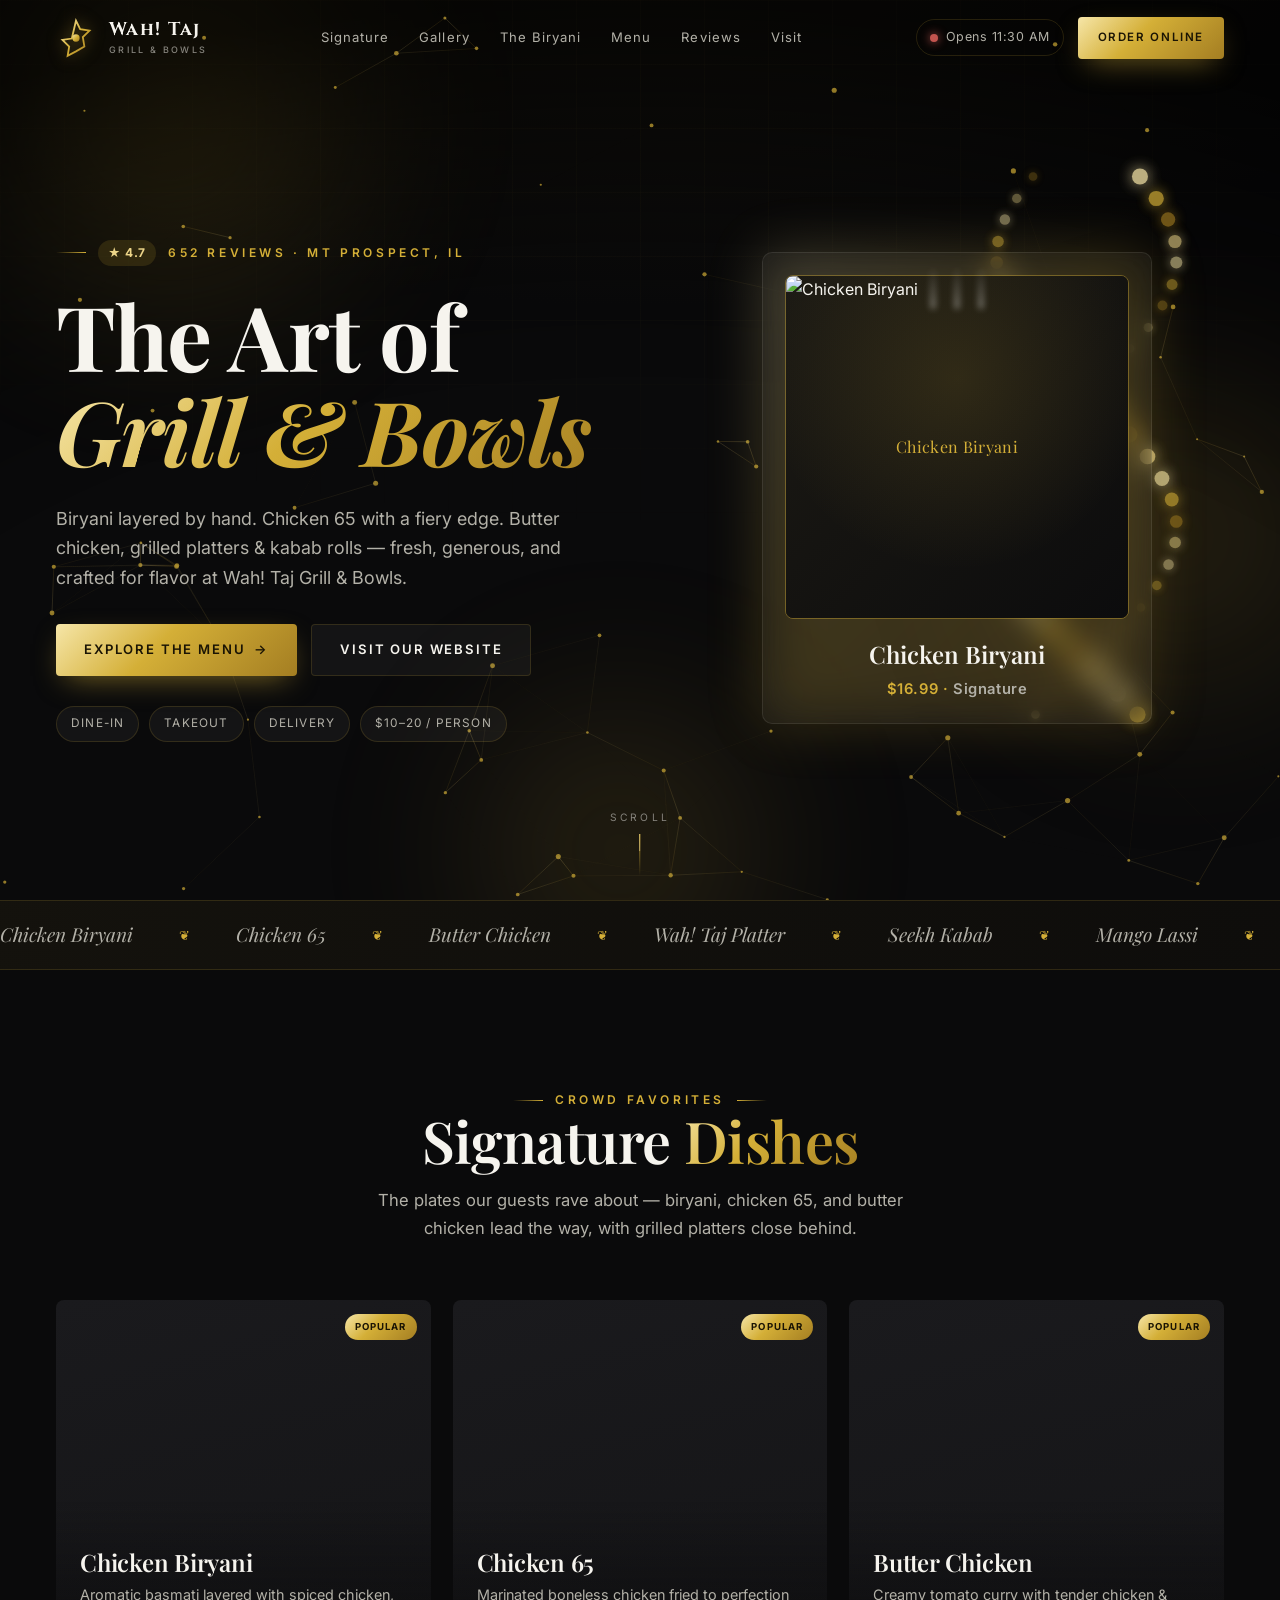
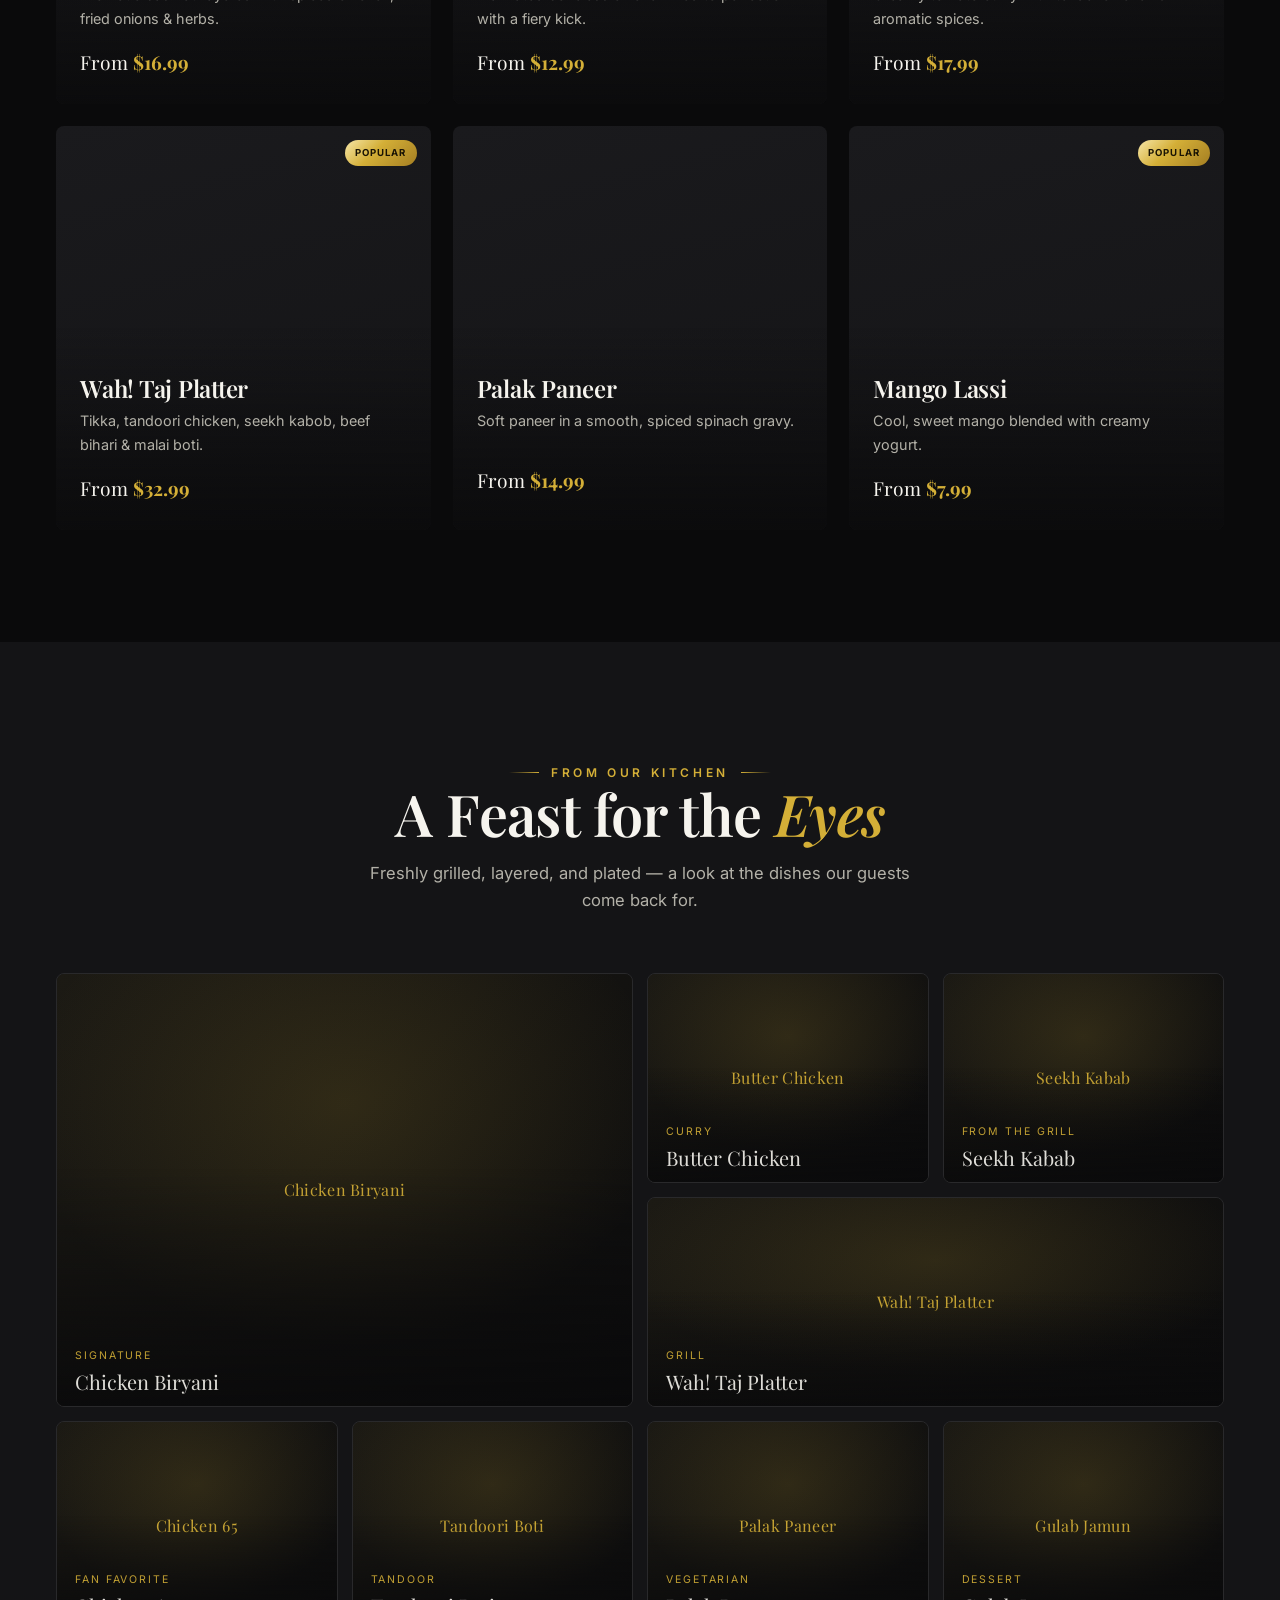
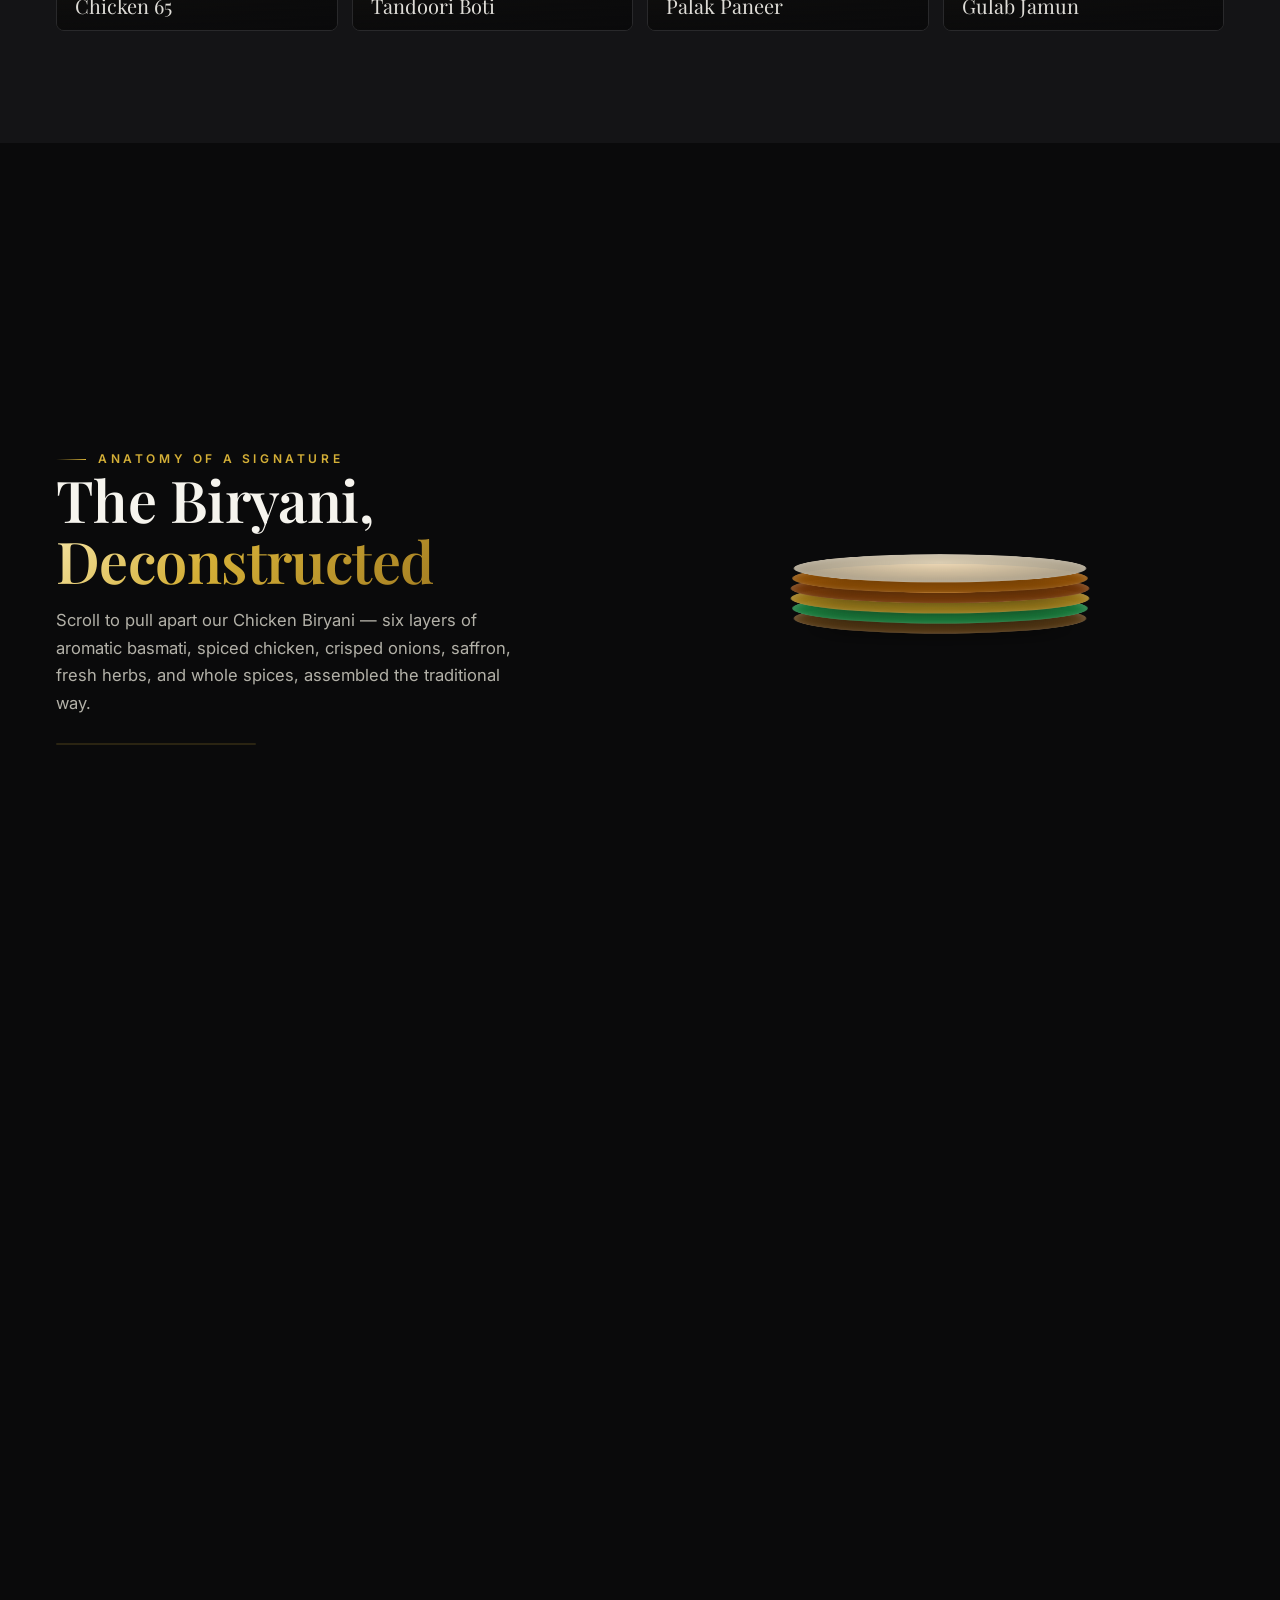
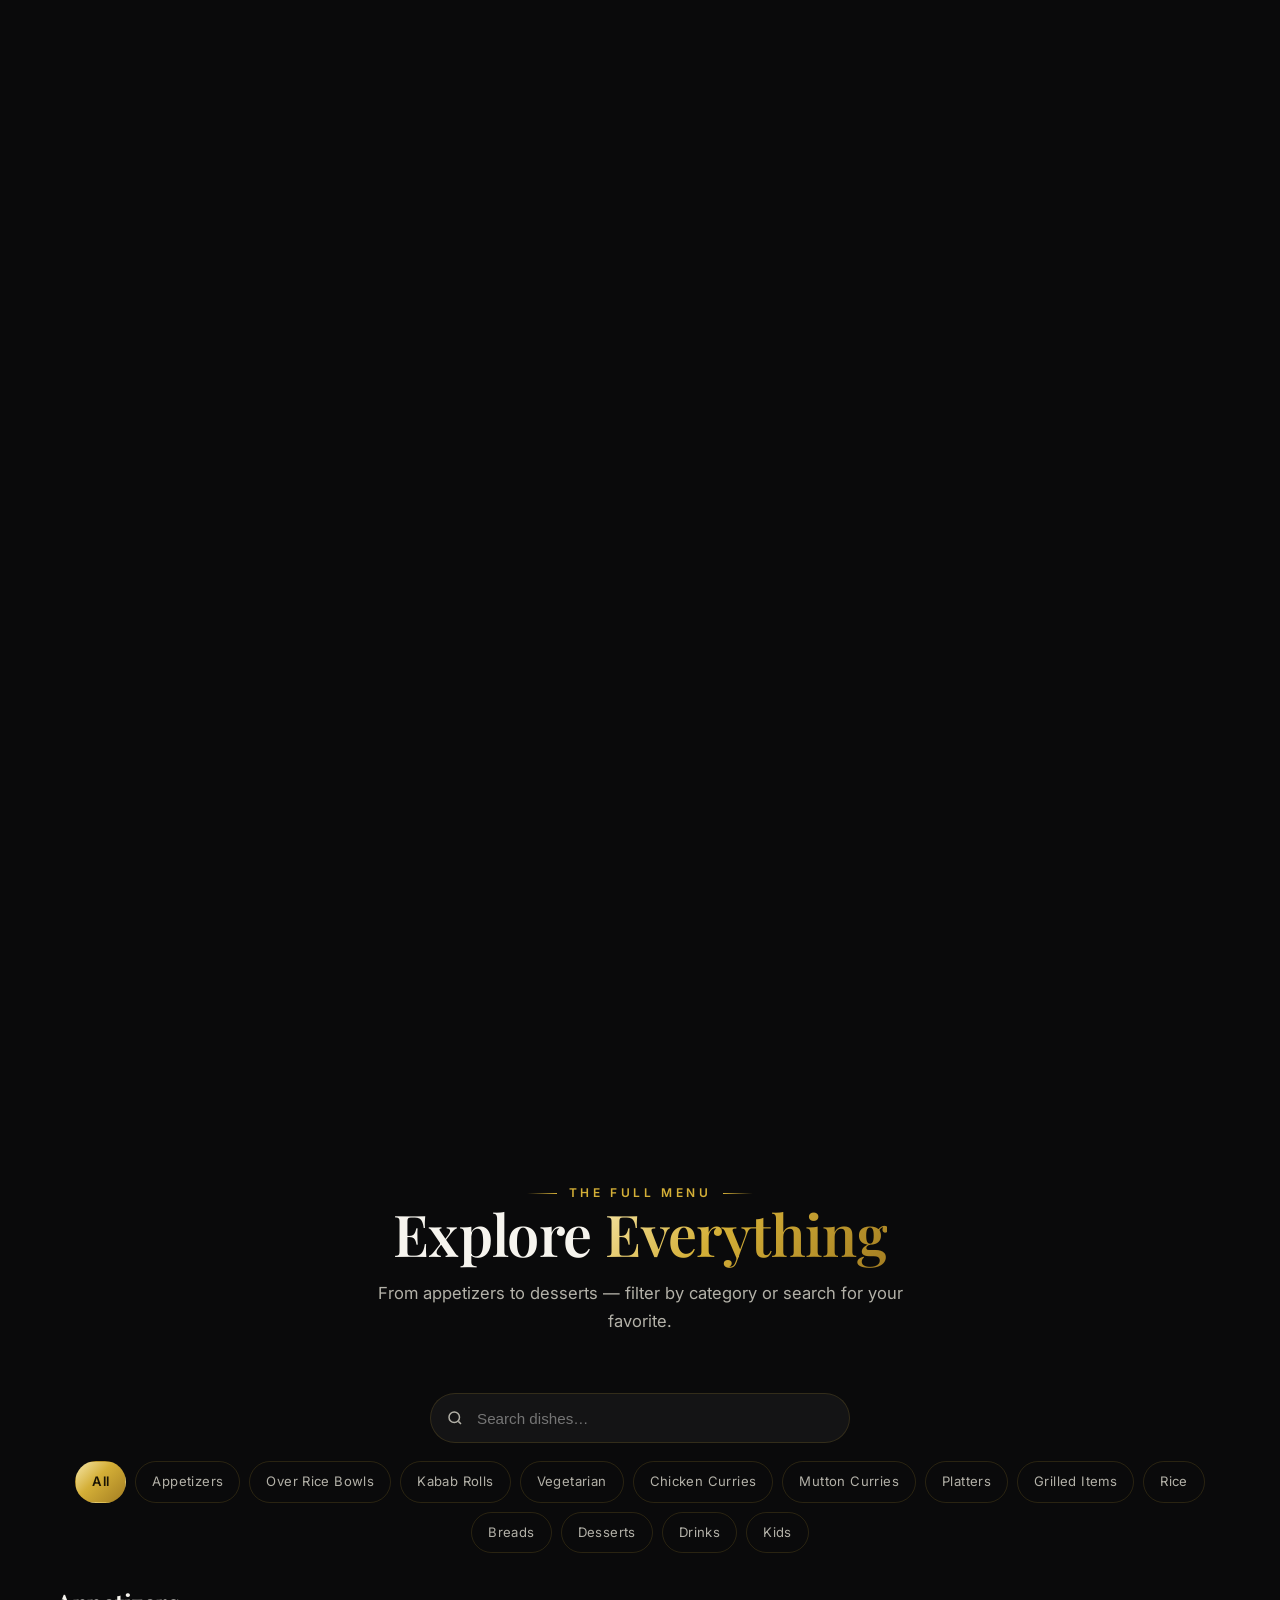
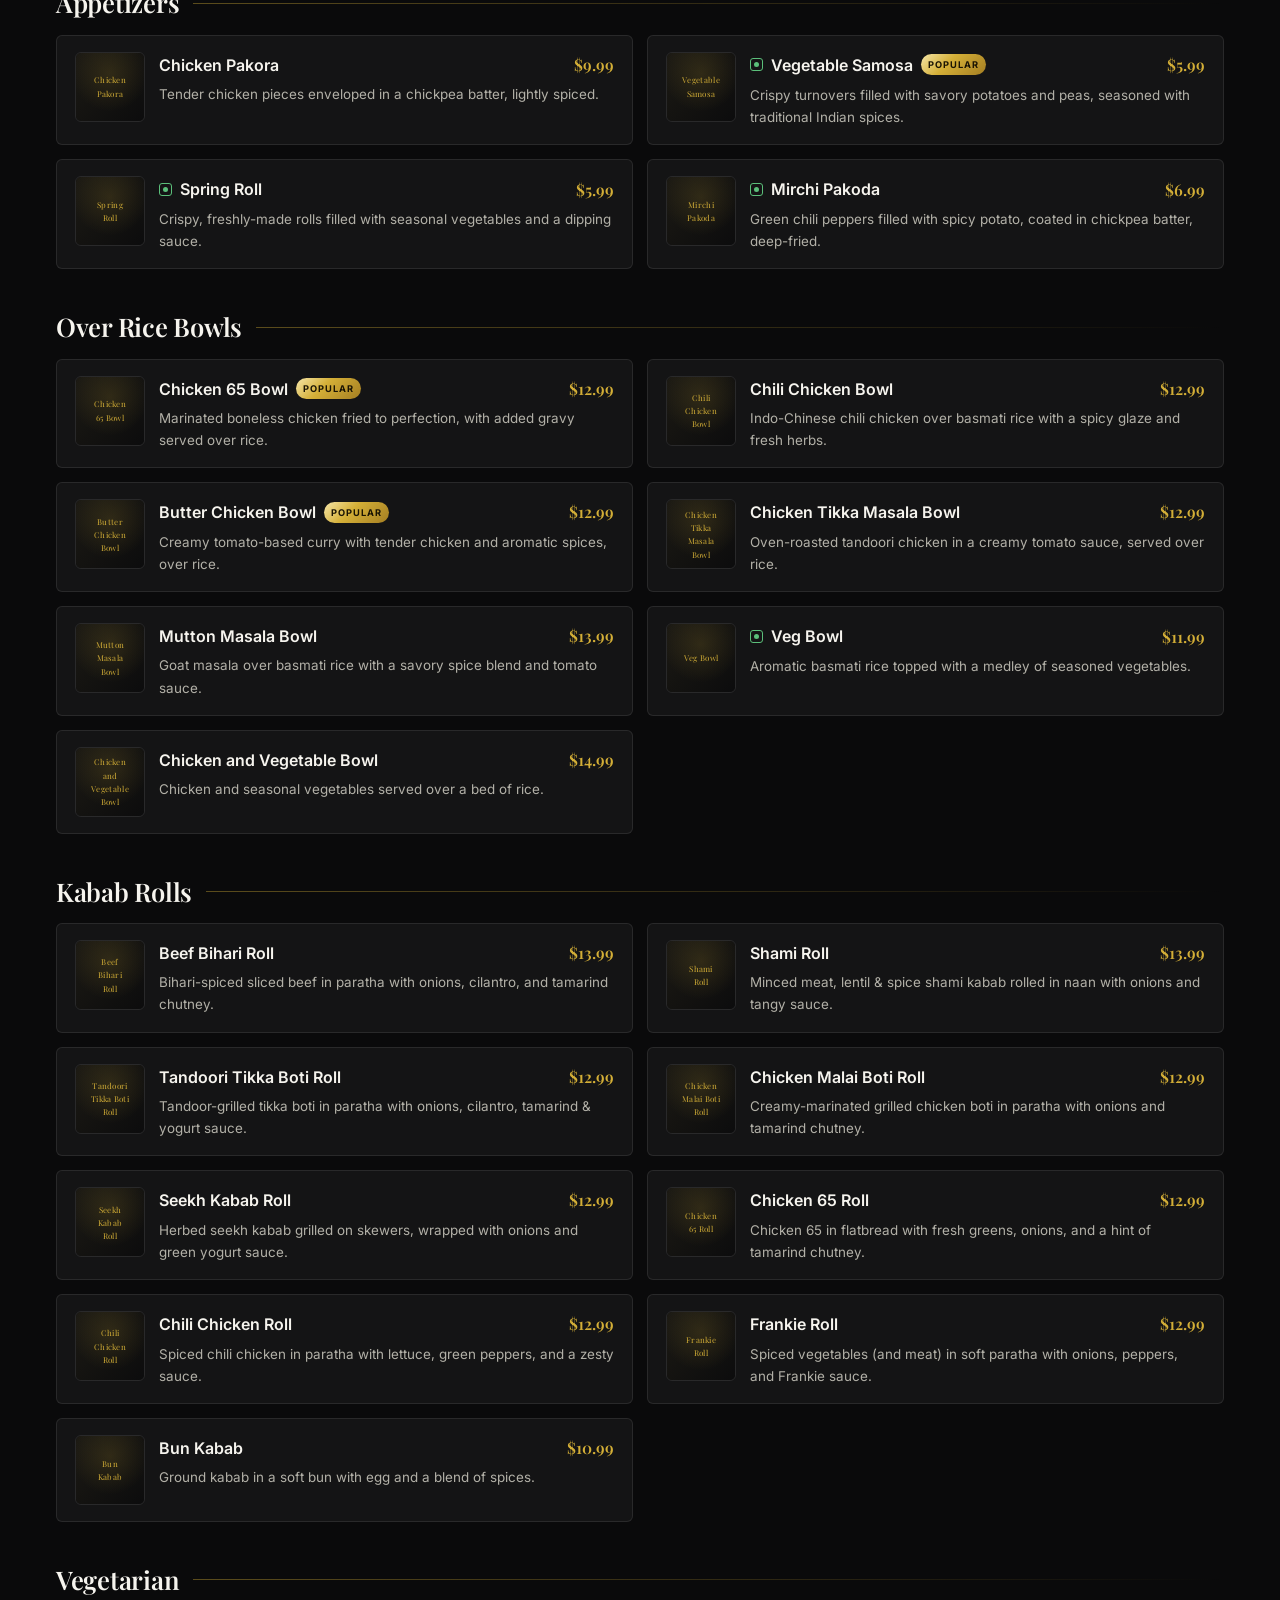
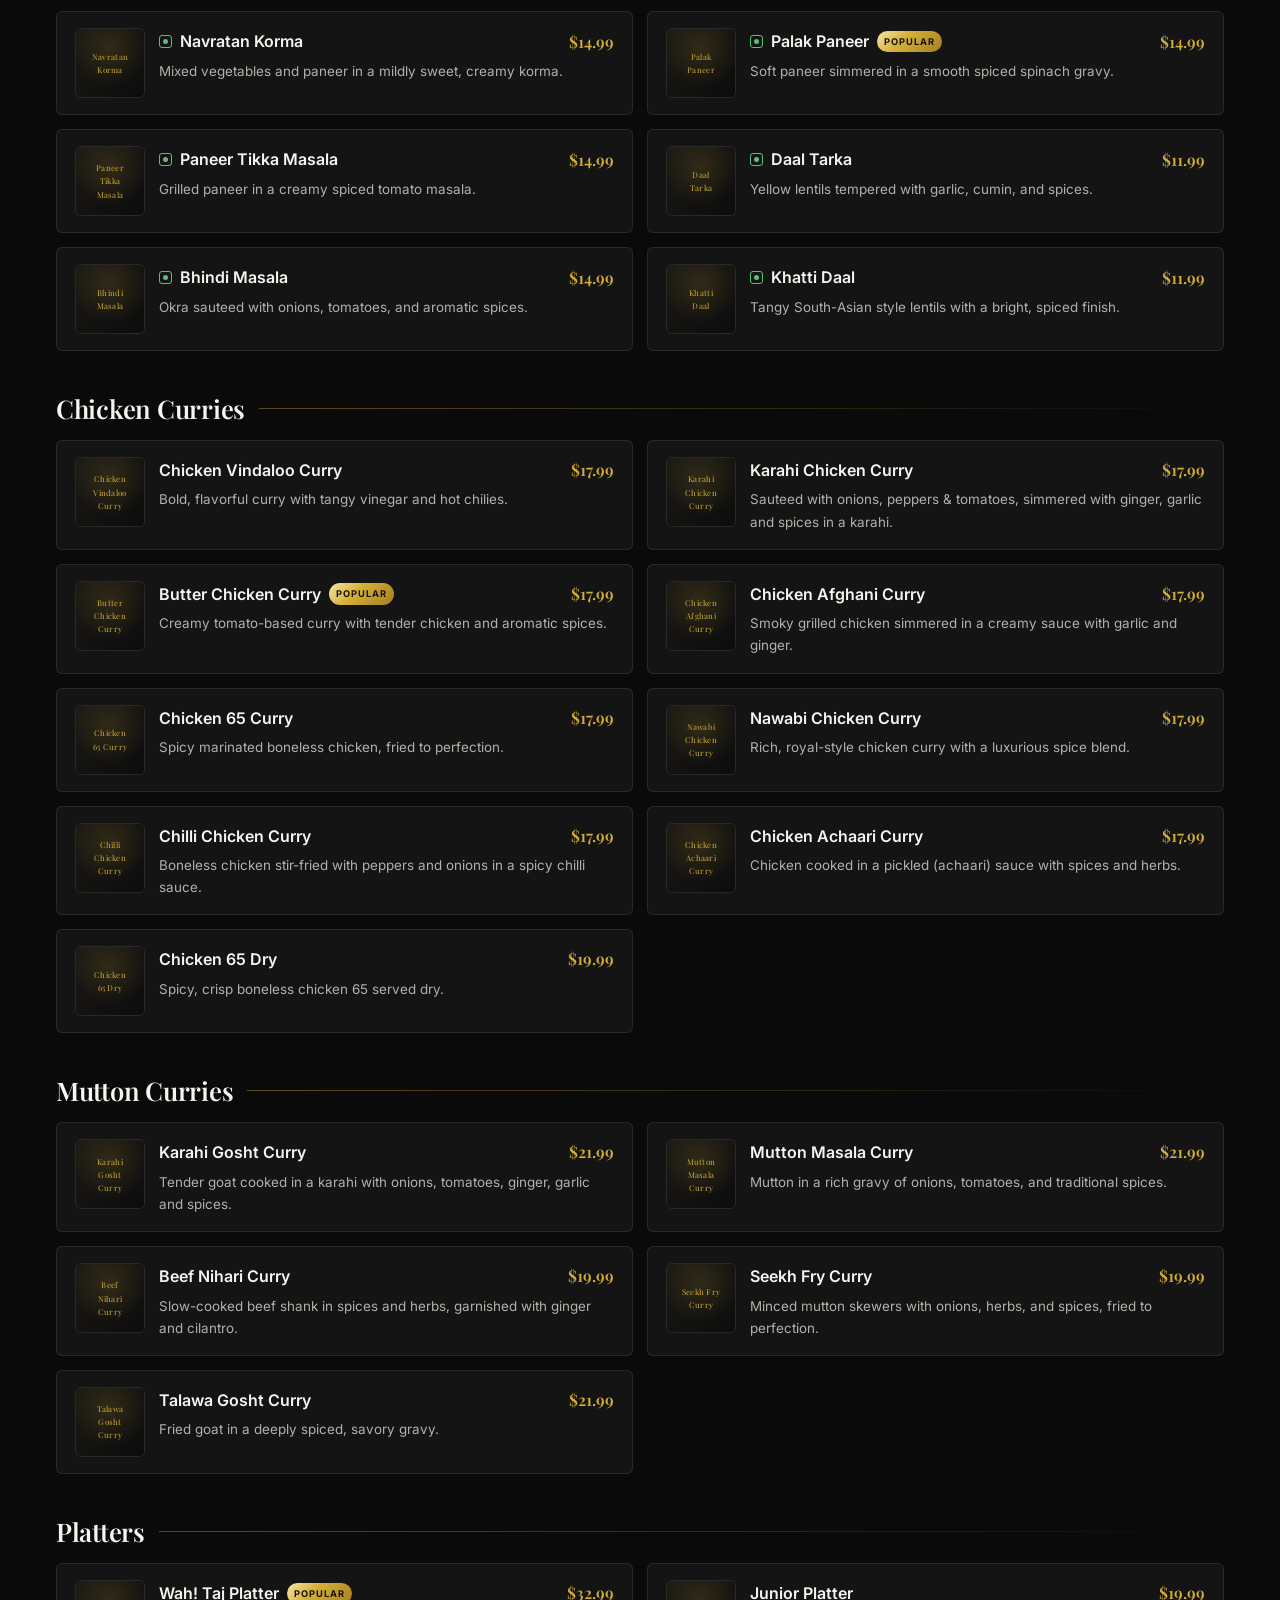
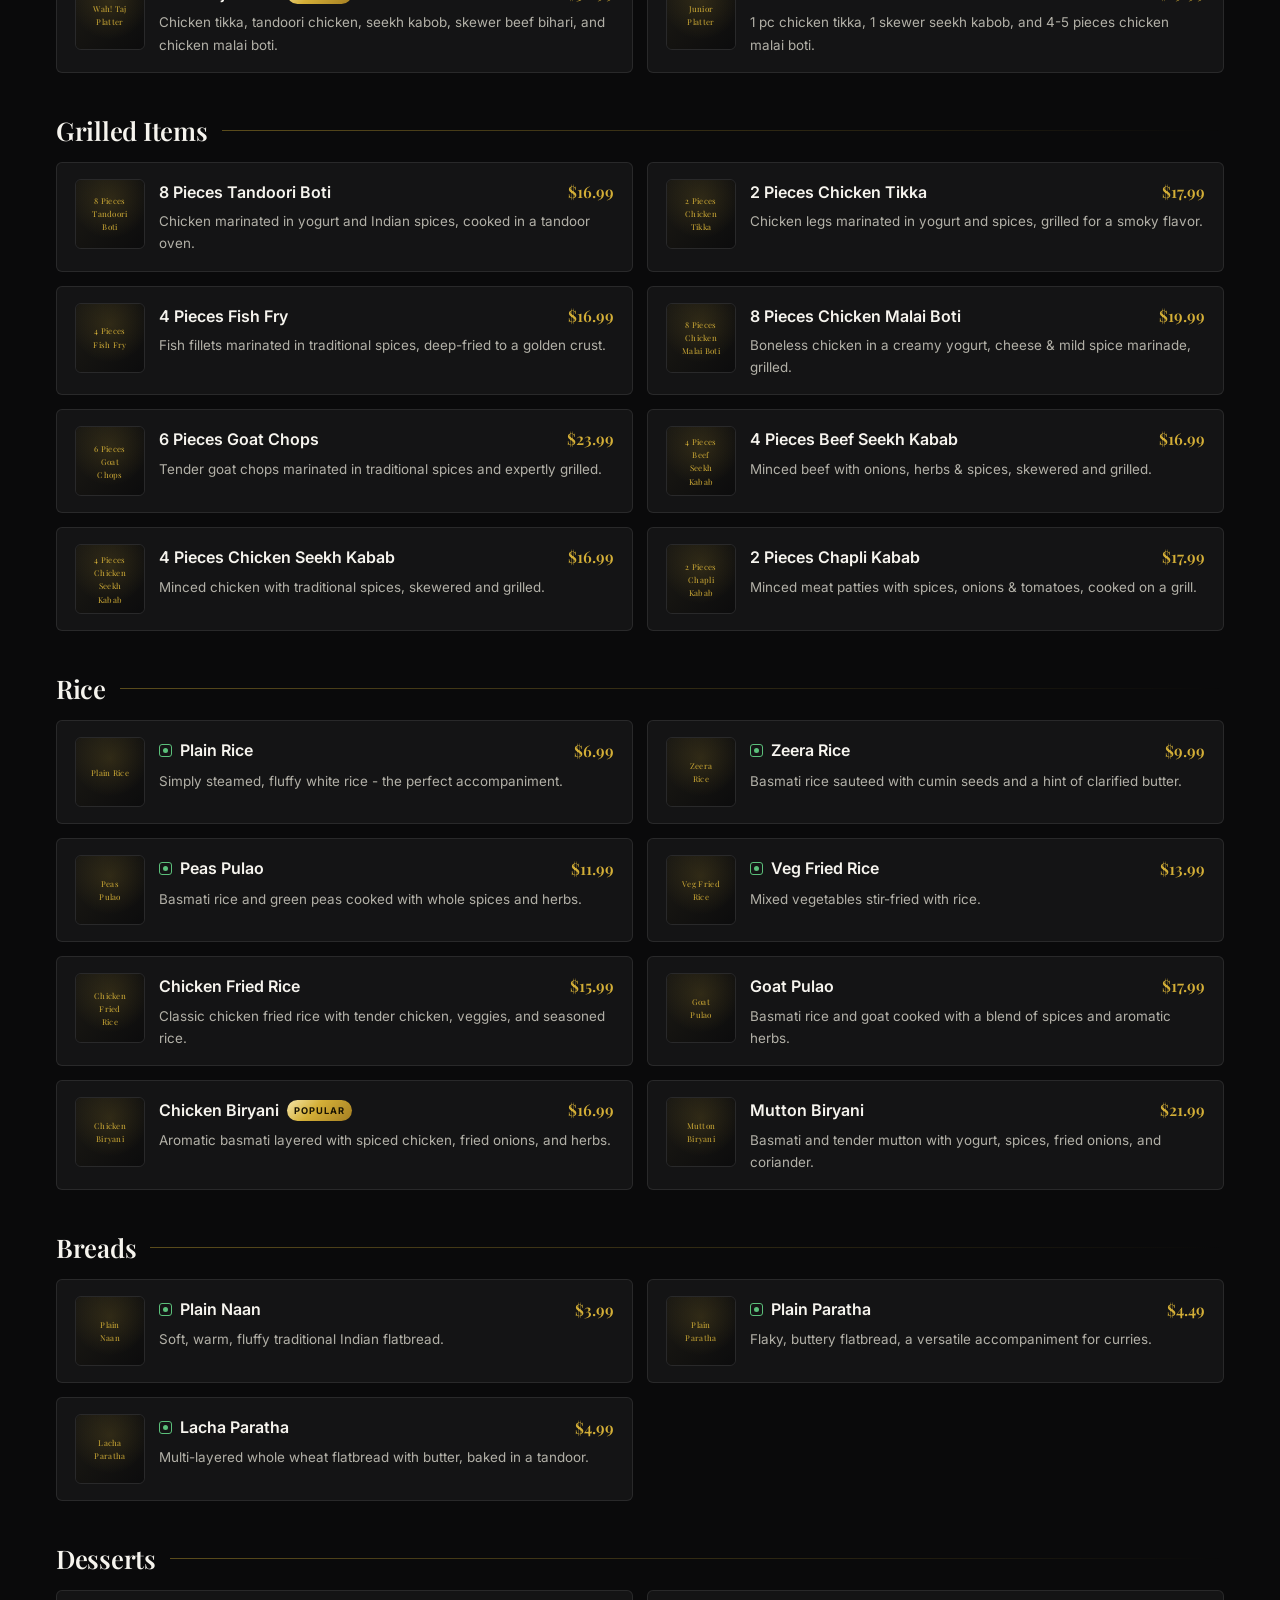
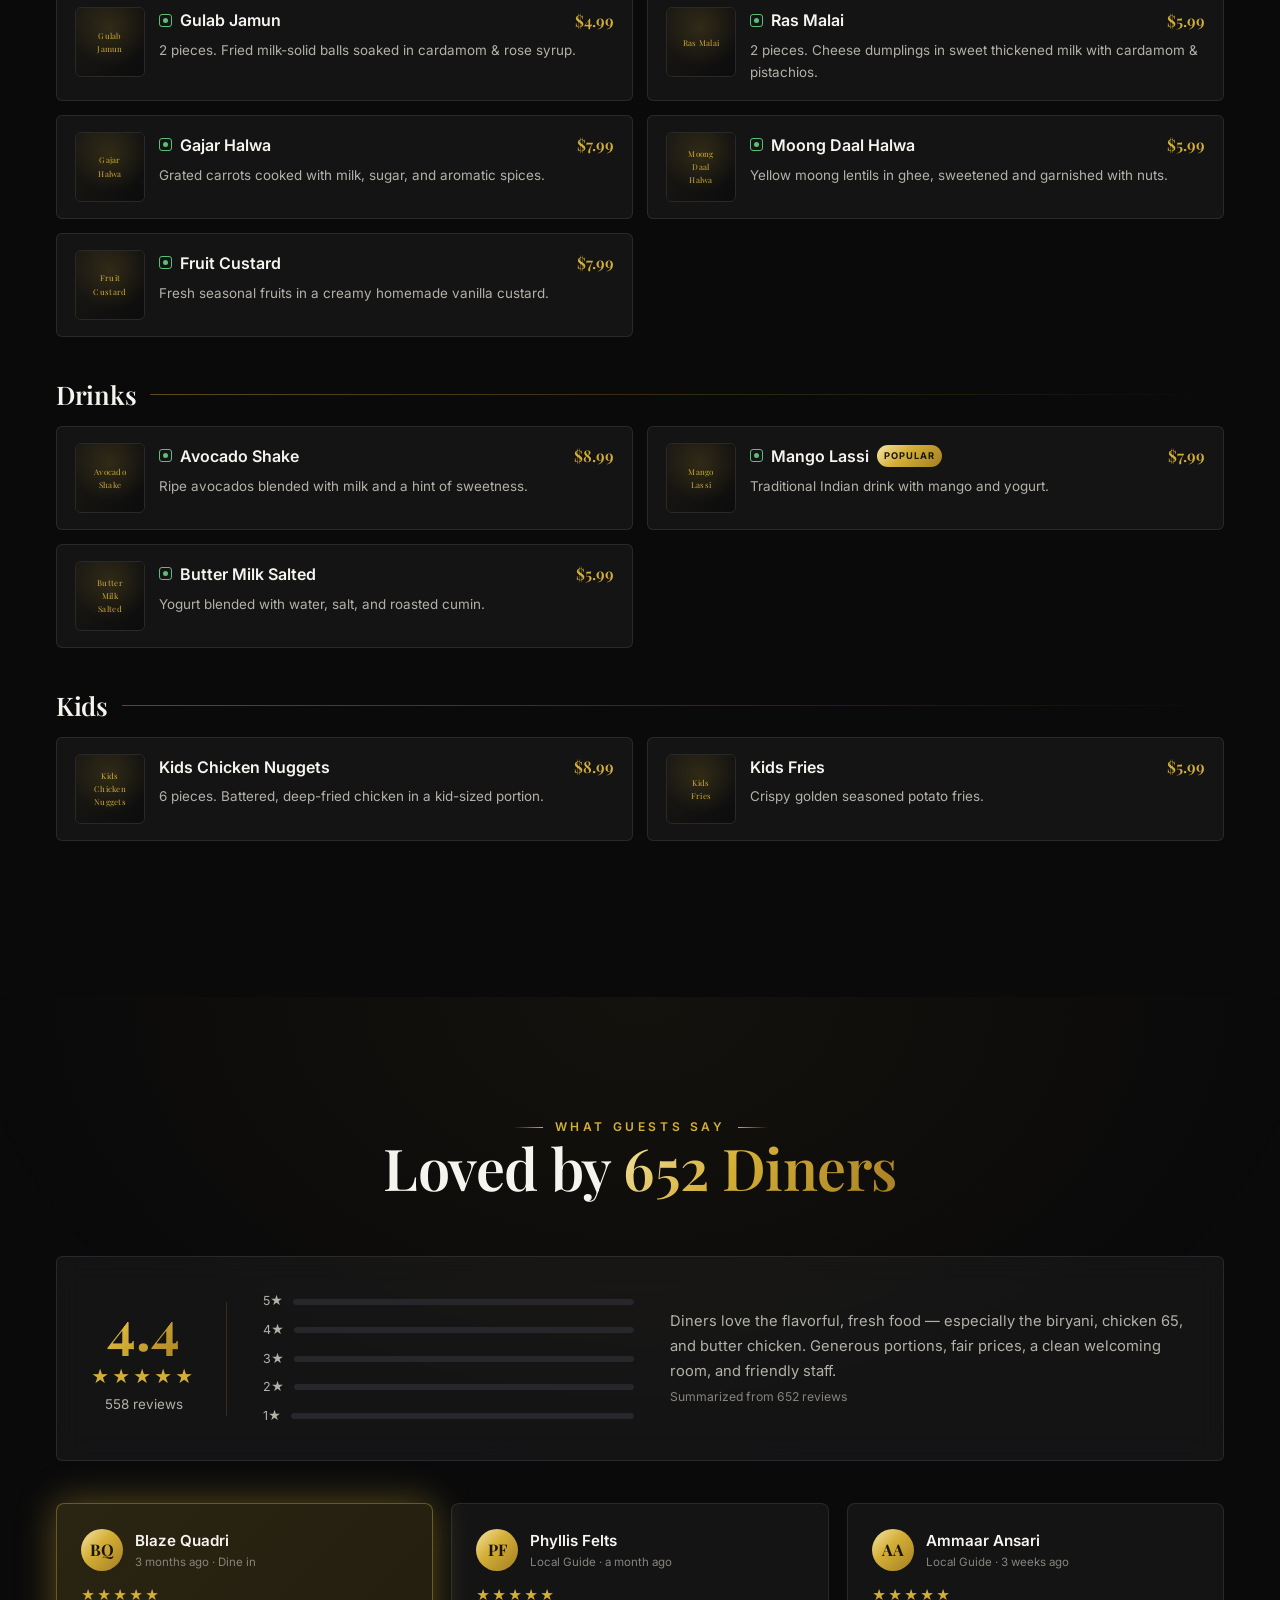
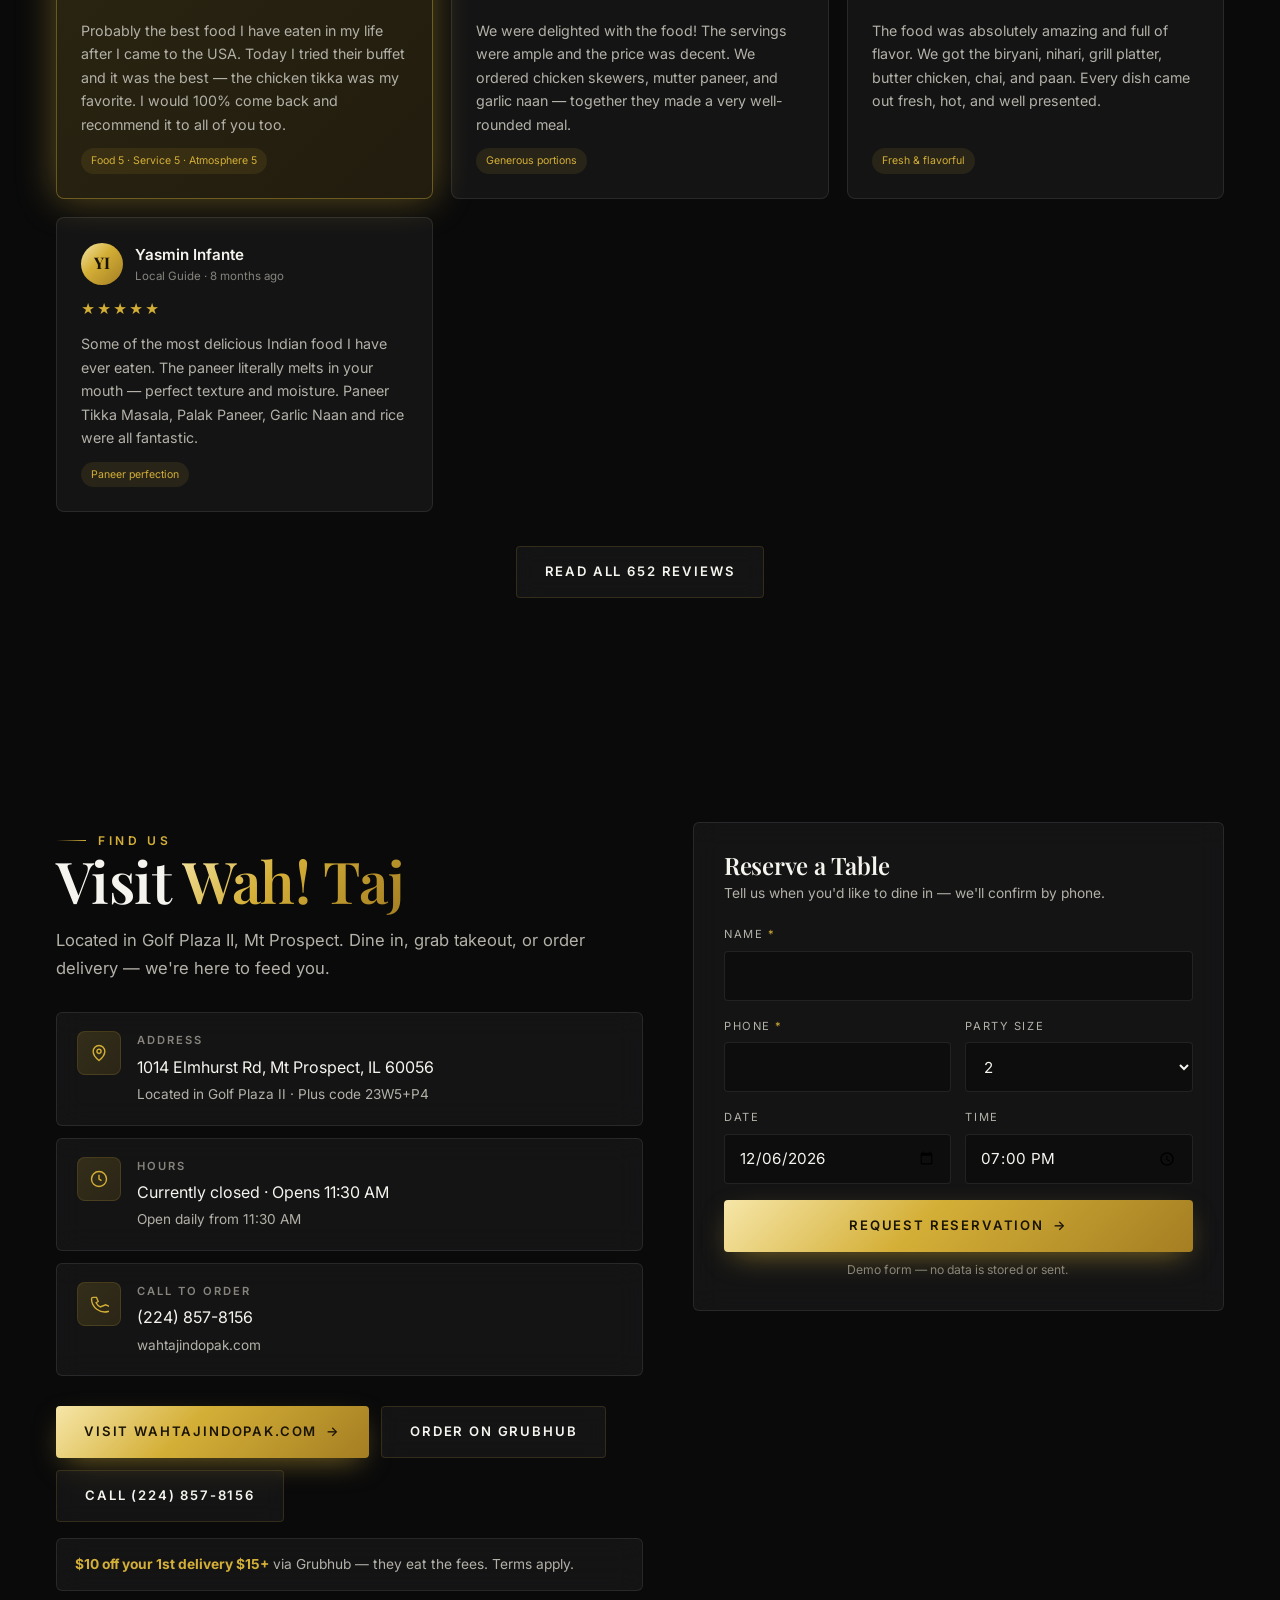
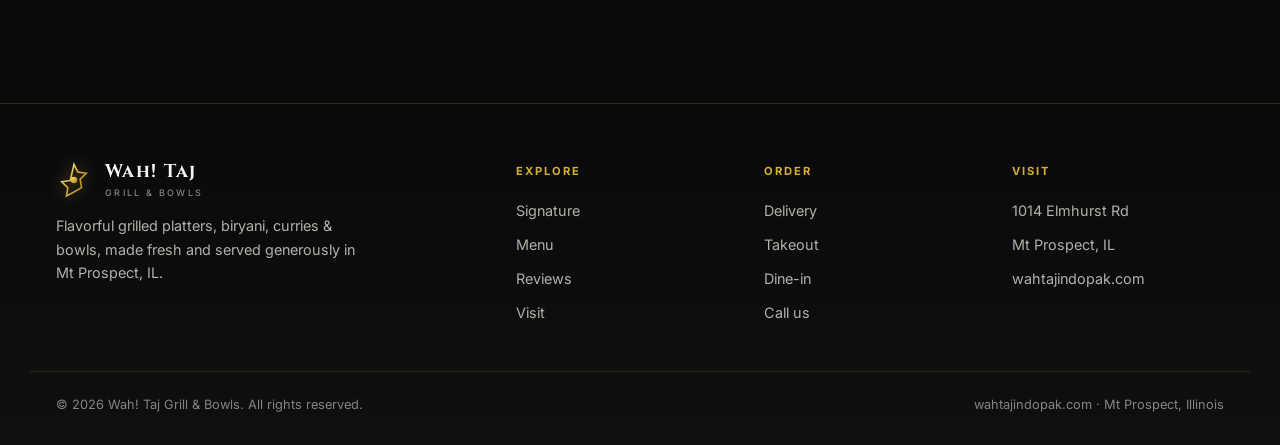
==== commit 38e7e505: "Restyle Wah! Taj site: elegant black/grey/gold theme + photos - New elegant palette: black, charcoal" ====
--- a/wah-taj/index.html
+++ b/wah-taj/index.html
@@ -3,13 +3,13 @@
 <head>
 <meta charset="UTF-8" />
 <meta name="viewport" content="width=device-width, initial-scale=1" />
-<title>Wah! Taj Grill &amp; Bowls — Indo-Pak Fusion · Mt Prospect, IL</title>
-<meta name="description" content="Wah! Taj Grill & Bowls — flavorful Indo-Pak fusion food in Mt Prospect, IL. Biryani, chicken 65, butter chicken, grilled platters, kabab rolls & more. Dine-in, takeout & delivery." />
-<meta name="theme-color" content="#05060e" />
+<title>Wah! Taj Grill &amp; Bowls — Mt Prospect, IL</title>
+<meta name="description" content="Wah! Taj Grill & Bowls — flavorful biryani, chicken 65, butter chicken, grilled platters, kabab rolls & bowls in Mt Prospect, IL. Dine-in, takeout & delivery." />
+<meta name="theme-color" content="#0a0a0b" />
 
 <link rel="preconnect" href="https://fonts.googleapis.com" />
 <link rel="preconnect" href="https://fonts.gstatic.com" crossorigin />
-<link href="https://fonts.googleapis.com/css2?family=Space+Grotesk:wght@400;500;600;700&family=Inter:wght@300;400;500;600;700&family=Orbitron:wght@600;800&display=swap" rel="stylesheet" />
+<link href="https://fonts.googleapis.com/css2?family=Playfair+Display:ital,wght@0,500;0,600;0,700;1,500;1,600&family=Cinzel:wght@600;700&family=Inter:wght@300;400;500;600;700&display=swap" rel="stylesheet" />
 <link rel="stylesheet" href="styles.css" />
 </head>
 <body id="top">
@@ -28,15 +28,16 @@
   <div class="wrap nav-inner">
     <a href="#top" class="brand" aria-label="Wah! Taj home">
       <span class="brand-mark" aria-hidden="true">
-        <svg viewBox="0 0 44 44" width="40" height="40"><defs><linearGradient id="bg1" x1="0" y1="0" x2="1" y2="1"><stop offset="0" stop-color="#22d3ee"/><stop offset=".5" stop-color="#6d8bff"/><stop offset="1" stop-color="#b06bff"/></linearGradient></defs>
+        <svg viewBox="0 0 44 44" width="40" height="40"><defs><linearGradient id="bg1" x1="0" y1="0" x2="1" y2="1"><stop offset="0" stop-color="#f6e6a8"/><stop offset=".5" stop-color="#d4af37"/><stop offset="1" stop-color="#a47e22"/></linearGradient></defs>
           <path d="M22 3l4.6 9.3 10.3 1.5-7.4 7.3 1.7 10.2L22 36.7l-9.2 4.9 1.7-10.2-7.4-7.3 10.3-1.5L22 3z" fill="none" stroke="url(#bg1)" stroke-width="2"/>
           <circle cx="22" cy="22" r="4" fill="url(#bg1)"/>
         </svg>
       </span>
-      <span class="brand-text">Wah! Taj<small>Grill &amp; Bowls · Indo-Pak Fusion</small></span>
+      <span class="brand-text">Wah! Taj<small>Grill &amp; Bowls</small></span>
     </a>
     <nav class="nav-links" id="navLinks" aria-label="Primary">
       <a href="#signature">Signature</a>
+      <a href="#gallery">Gallery</a>
       <a href="#exploded">The Biryani</a>
       <a href="#menu">Menu</a>
       <a href="#reviews">Reviews</a>
@@ -61,13 +62,13 @@
     <div class="hero-copy">
       <span class="eyebrow"><span class="rate-pill">★ 4.7</span> 652 reviews · Mt Prospect, IL</span>
       <h1 class="hero-title">
-        <span class="line"><span>The Future of</span></span>
-        <span class="line grad"><span>Indo-Pak Flavor</span></span>
+        <span class="line"><span>The Art of</span></span>
+        <span class="line grad"><span>Grill &amp; Bowls</span></span>
       </h1>
-      <p class="hero-sub">Biryani layered like clockwork. Chicken 65 with a neon kick. Butter chicken, grilled platters &amp; kabab rolls — fresh, generous, and engineered for flavor at Wah! Taj Grill &amp; Bowls.</p>
+      <p class="hero-sub">Biryani layered by hand. Chicken 65 with a fiery edge. Butter chicken, grilled platters &amp; kabab rolls — fresh, generous, and crafted for flavor at Wah! Taj Grill &amp; Bowls.</p>
       <div class="hero-actions">
         <a href="#menu" class="btn btn-neon">Explore the Menu <span class="arrow">→</span></a>
-        <a href="https://www.grubhub.com/" target="_blank" rel="noopener" class="btn btn-glass">Order for Delivery</a>
+        <a href="https://wahtajindopak.com" target="_blank" rel="noopener" class="btn btn-glass">Visit Our Website</a>
       </div>
       <ul class="hero-tags" aria-label="Service options">
         <li>Dine-in</li><li>Takeout</li><li>Delivery</li><li>$10–20 / person</li>
@@ -77,18 +78,8 @@
     <div class="hero-stage" id="heroStage">
       <div class="dish-card glass tilt" data-tilt>
         <div class="dish-glow"></div>
-        <div class="dish-plate">
-          <svg viewBox="0 0 220 220" width="100%" aria-hidden="true">
-            <defs>
-              <radialGradient id="plate" cx="50%" cy="42%" r="60%"><stop offset="0" stop-color="#1a2340"/><stop offset="1" stop-color="#0a0e1f"/></radialGradient>
-              <linearGradient id="rice" x1="0" y1="0" x2="1" y2="1"><stop offset="0" stop-color="#fff7e6"/><stop offset="1" stop-color="#f4d58d"/></linearGradient>
-            </defs>
-            <circle cx="110" cy="110" r="100" fill="url(#plate)" stroke="#2b3566" stroke-width="2"/>
-            <ellipse cx="110" cy="112" rx="74" ry="66" fill="url(#rice)" opacity=".96"/>
-            <g fill="#c2410c"><circle cx="86" cy="96" r="9"/><circle cx="132" cy="104" r="10"/><circle cx="108" cy="132" r="9"/><circle cx="96" cy="124" r="6"/></g>
-            <g fill="#16a34a" opacity=".9"><circle cx="120" cy="86" r="4"/><circle cx="80" cy="118" r="3.5"/><circle cx="138" cy="128" r="4"/></g>
-            <g fill="#f59e0b"><circle cx="100" cy="100" r="3"/><circle cx="124" cy="120" r="3"/><circle cx="90" cy="138" r="2.6"/></g>
-          </svg>
+        <div class="dish-photo">
+          <div class="photo" data-name="Chicken Biryani"><img src="images/chicken-biryani.jpg" alt="Chicken Biryani" loading="eager" /></div>
         </div>
         <div class="dish-meta">
           <div class="dish-name">Chicken Biryani</div>
@@ -116,6 +107,18 @@
       <p class="lede">The plates our guests rave about — biryani, chicken 65, and butter chicken lead the way, with grilled platters close behind.</p>
     </header>
     <div class="feature-grid" id="featureGrid"></div>
+  </div>
+</section>
+
+<!-- ===================== GALLERY ===================== -->
+<section class="section" id="gallery" style="background:var(--charcoal)">
+  <div class="wrap">
+    <header class="head reveal">
+      <span class="eyebrow center">From Our Kitchen</span>
+      <h2 class="title">A Feast for the <em>Eyes</em></h2>
+      <p class="lede">Freshly grilled, layered, and plated — a look at the dishes our guests come back for.</p>
+    </header>
+    <div class="gallery-grid" id="galleryGrid"></div>
   </div>
 </section>
 
@@ -136,7 +139,7 @@
           <div class="layer" data-layer="2" style="--c:#b45309"><span class="layer-tag">Birista (Fried Onion)</span></div>
           <div class="layer" data-layer="3" style="--c:#fbbf24"><span class="layer-tag">Saffron &amp; Ghee</span></div>
           <div class="layer" data-layer="4" style="--c:#22c55e"><span class="layer-tag">Mint &amp; Coriander</span></div>
-          <div class="layer" data-layer="5" style="--c:#a855f7"><span class="layer-tag">Whole Garam Spices</span></div>
+          <div class="layer" data-layer="5" style="--c:#8a5a1e"><span class="layer-tag">Whole Garam Spices</span></div>
         </div>
       </div>
     </div>
@@ -180,7 +183,7 @@
         <div class="rating-sub"><span data-count="652">0</span> reviews</div>
       </div>
       <div class="rating-bars" id="ratingBars"></div>
-      <p class="rating-summary">Diners love the flavorful, fresh Indo-Pak fusion — especially the biryani, chicken 65, and butter chicken. Generous portions, fair prices, a clean welcoming room, and friendly staff.<br><small>Summarized from 652 reviews</small></p>
+      <p class="rating-summary">Diners love the flavorful, fresh food — especially the biryani, chicken 65, and butter chicken. Generous portions, fair prices, a clean welcoming room, and friendly staff.<br><small>Summarized from 652 reviews</small></p>
     </div>
 
     <div class="review-grid" id="reviewGrid"></div>
@@ -214,7 +217,8 @@
       </div>
 
       <div class="order-row">
-        <a href="https://www.grubhub.com/" target="_blank" rel="noopener" class="btn btn-neon">Order on Grubhub</a>
+        <a href="https://wahtajindopak.com" target="_blank" rel="noopener" class="btn btn-neon">Visit wahtajindopak.com <span class="arrow">→</span></a>
+        <a href="https://www.grubhub.com/" target="_blank" rel="noopener" class="btn btn-glass">Order on Grubhub</a>
         <a href="tel:+12248578156" class="btn btn-glass">Call (224) 857-8156</a>
       </div>
       <p class="promo glass"><strong>$10 off your 1st delivery $15+</strong> via Grubhub — they eat the fees. Terms apply.</p>
@@ -273,7 +277,7 @@
         </span>
         <span class="brand-text">Wah! Taj<small>Grill &amp; Bowls</small></span>
       </a>
-      <p>Indo-Pak fusion food, made fresh and served generously in Mt Prospect, IL.</p>
+      <p>Flavorful grilled platters, biryani, curries &amp; bowls, made fresh and served generously in Mt Prospect, IL.</p>
     </div>
     <div class="foot-col"><h5>Explore</h5><a href="#signature">Signature</a><a href="#menu">Menu</a><a href="#reviews">Reviews</a><a href="#visit">Visit</a></div>
     <div class="foot-col"><h5>Order</h5><a href="https://www.grubhub.com/" target="_blank" rel="noopener">Delivery</a><a href="#menu">Takeout</a><a href="#visit">Dine-in</a><a href="tel:+12248578156">Call us</a></div>
@@ -281,7 +285,7 @@
   </div>
   <div class="wrap foot-bottom">
     <span>© 2026 Wah! Taj Grill &amp; Bowls. All rights reserved.</span>
-    <span>Indo-Pak Fusion · Mt Prospect, Illinois</span>
+    <span><a href="https://wahtajindopak.com" target="_blank" rel="noopener">wahtajindopak.com</a> · Mt Prospect, Illinois</span>
   </div>
 </footer>
 
--- a/wah-taj/styles.css
+++ b/wah-taj/styles.css
@@ -1,36 +1,36 @@
 /* ============================================================
-   WAH! TAJ — futuristic Indo-Pak fusion
-   Tokens
+   WAH! TAJ GRILL & BOWLS — elegant black · grey · gold
    ============================================================ */
 :root{
-  --bg:#05060e;
-  --bg-2:#080a18;
+  --black:#0a0a0b;
+  --black-2:#0d0d0f;
+  --charcoal:#141416;
+  --charcoal-2:#1a1a1d;
   --surface:rgba(255,255,255,.045);
-  --surface-2:rgba(255,255,255,.07);
-  --line:rgba(140,160,255,.14);
-  --line-2:rgba(140,160,255,.28);
-
-  --text:#eef1ff;
-  --muted:#9aa2c8;
-  --muted-2:#6a7099;
-
-  --cyan:#22d3ee;
-  --blue:#6d8bff;
-  --purple:#b06bff;
-  --saffron:#ffae3b;
-  --saffron-deep:#ff8a1e;
-
-  --neon:linear-gradient(135deg,#22d3ee 0%,#6d8bff 50%,#b06bff 100%);
-  --neon-soft:linear-gradient(135deg,rgba(34,211,238,.18),rgba(176,107,255,.18));
-  --glow-blue:0 0 40px rgba(109,139,255,.45);
-  --glow-cyan:0 0 30px rgba(34,211,238,.4);
-
-  --ff-display:"Space Grotesk", "Segoe UI", system-ui, sans-serif;
-  --ff-body:"Inter", -apple-system, BlinkMacSystemFont, "Segoe UI", Roboto, sans-serif;
-  --ff-logo:"Orbitron", var(--ff-display);
+  --surface-2:rgba(255,255,255,.075);
+  --grey:#26262b;
+  --grey-soft:#3a3a40;
+  --line:rgba(212,175,55,.16);
+  --line-soft:rgba(255,255,255,.09);
+  --line-2:rgba(212,175,55,.4);
+
+  --white:#f6f4ee;
+  --muted:#b3b1a8;
+  --muted-2:#86847d;
+
+  --gold:#d4af37;
+  --gold-bright:#ecd589;
+  --gold-deep:#a47e22;
+  --gold-grad:linear-gradient(135deg,#f6e6a8 0%,#d4af37 42%,#a47e22 100%);
+  --gold-soft:linear-gradient(135deg,rgba(212,175,55,.16),rgba(164,126,34,.16));
+  --glow-gold:0 0 38px rgba(212,175,55,.4);
+
+  --ff-display:"Playfair Display","Georgia",serif;
+  --ff-logo:"Cinzel",var(--ff-display);
+  --ff-body:"Inter",-apple-system,BlinkMacSystemFont,"Segoe UI",Roboto,sans-serif;
 
   --max:1220px;
-  --nav-h:74px;
+  --nav-h:76px;
   --ease:cubic-bezier(.22,.61,.36,1);
   --ease-out:cubic-bezier(.16,1,.3,1);
 }
@@ -41,161 +41,182 @@
   html{scroll-behavior:auto}
   *,*::before,*::after{animation-duration:.001ms!important;animation-iteration-count:1!important;transition-duration:.01ms!important}
 }
-body{
-  font-family:var(--ff-body);background:var(--bg);color:var(--text);
-  line-height:1.65;-webkit-font-smoothing:antialiased;overflow-x:hidden;position:relative;
-}
+body{font-family:var(--ff-body);background:var(--black);color:var(--white);line-height:1.65;-webkit-font-smoothing:antialiased;overflow-x:hidden;position:relative}
 img{max-width:100%;display:block}
 a{color:inherit;text-decoration:none}
 button{font:inherit;color:inherit;cursor:pointer;border:none;background:none}
-:focus-visible{outline:2px solid var(--cyan);outline-offset:3px;border-radius:6px}
+:focus-visible{outline:2px solid var(--gold);outline-offset:3px;border-radius:6px}
 .wrap{max-width:var(--max);margin:0 auto;padding:0 26px}
 
 /* ============================================================
-   AMBIENT BACKDROP
+   AMBIENT BACKDROP (black + gold glow)
    ============================================================ */
 .bg-fx{position:fixed;inset:0;z-index:-1;overflow:hidden;background:
-  radial-gradient(120% 80% at 50% -10%,#0c1030 0%,var(--bg) 55%),var(--bg);}
-.orb{position:absolute;border-radius:50%;filter:blur(70px);opacity:.5;will-change:transform}
-.orb-a{width:520px;height:520px;background:radial-gradient(circle,#1e63ff,transparent 70%);top:-120px;left:-80px;animation:drift1 22s ease-in-out infinite}
-.orb-b{width:480px;height:480px;background:radial-gradient(circle,#9b30ff,transparent 70%);top:30%;right:-120px;animation:drift2 26s ease-in-out infinite}
-.orb-c{width:420px;height:420px;background:radial-gradient(circle,#0fd5c0,transparent 70%);bottom:-140px;left:30%;opacity:.32;animation:drift1 30s ease-in-out infinite reverse}
+  radial-gradient(120% 80% at 50% -10%,#1a1710 0%,var(--black) 55%),var(--black)}
+.orb{position:absolute;border-radius:50%;filter:blur(80px);opacity:.32;will-change:transform}
+.orb-a{width:520px;height:520px;background:radial-gradient(circle,#d4af37,transparent 70%);top:-140px;left:-90px;animation:drift1 24s ease-in-out infinite}
+.orb-b{width:460px;height:460px;background:radial-gradient(circle,#7a6320,transparent 70%);top:34%;right:-130px;animation:drift2 28s ease-in-out infinite}
+.orb-c{width:420px;height:420px;background:radial-gradient(circle,#caa53a,transparent 70%);bottom:-160px;left:32%;opacity:.2;animation:drift1 32s ease-in-out infinite reverse}
 @keyframes drift1{0%,100%{transform:translate(0,0)}50%{transform:translate(60px,40px)}}
 @keyframes drift2{0%,100%{transform:translate(0,0)}50%{transform:translate(-50px,60px)}}
 .grid-overlay{position:absolute;inset:0;background-image:
-  linear-gradient(rgba(120,150,255,.05) 1px,transparent 1px),
-  linear-gradient(90deg,rgba(120,150,255,.05) 1px,transparent 1px);
-  background-size:60px 60px;mask-image:radial-gradient(110% 80% at 50% 0%,#000,transparent 75%)}
-.noise{position:absolute;inset:0;opacity:.5;background:
-  radial-gradient(120% 100% at 50% 100%,transparent 60%,rgba(0,0,0,.6))}
-
-/* ============================================================
-   TYPOGRAPHY HELPERS
-   ============================================================ */
-.eyebrow{display:inline-flex;align-items:center;gap:10px;font-size:12px;font-weight:600;letter-spacing:.26em;text-transform:uppercase;color:var(--cyan)}
-.eyebrow.center::before,.eyebrow.center::after{content:"";width:26px;height:1px;background:linear-gradient(90deg,transparent,var(--cyan))}
-.eyebrow.center::after{background:linear-gradient(90deg,var(--cyan),transparent)}
-.rate-pill{background:rgba(255,174,59,.14);color:var(--saffron);padding:3px 9px;border-radius:30px;font-weight:700;letter-spacing:.04em}
-h1,h2,h3{font-family:var(--ff-display);font-weight:600;line-height:1.05;letter-spacing:-.02em}
-.grad{background:var(--neon);-webkit-background-clip:text;background-clip:text;color:transparent}
-.title{font-size:clamp(2rem,5vw,3.4rem)}
+  linear-gradient(rgba(212,175,55,.05) 1px,transparent 1px),
+  linear-gradient(90deg,rgba(212,175,55,.05) 1px,transparent 1px);
+  background-size:64px 64px;mask-image:radial-gradient(110% 80% at 50% 0%,#000,transparent 75%)}
+.noise{position:absolute;inset:0;background:radial-gradient(120% 100% at 50% 100%,transparent 58%,rgba(0,0,0,.7))}
+
+/* ============================================================
+   TYPOGRAPHY
+   ============================================================ */
+.eyebrow{display:inline-flex;align-items:center;gap:12px;font-size:12px;font-weight:600;letter-spacing:.3em;text-transform:uppercase;color:var(--gold)}
+.eyebrow::before{content:"";width:30px;height:1px;background:linear-gradient(90deg,transparent,var(--gold))}
+.eyebrow.center::after{content:"";width:30px;height:1px;background:linear-gradient(90deg,var(--gold),transparent)}
+.rate-pill{background:rgba(212,175,55,.14);color:var(--gold-bright);padding:3px 10px;border-radius:30px;font-weight:700;letter-spacing:.05em}
+h1,h2,h3{font-family:var(--ff-display);font-weight:600;line-height:1.06;letter-spacing:-.01em}
+.grad{background:var(--gold-grad);-webkit-background-clip:text;background-clip:text;color:transparent}
+.title{font-size:clamp(2.1rem,5vw,3.6rem)}
+.title em{font-style:italic;color:var(--gold)}
 .lede{color:var(--muted);max-width:54ch;margin-top:16px;font-size:1.04rem}
-.head{text-align:center;max-width:680px;margin:0 auto 56px}
+.head{text-align:center;max-width:700px;margin:0 auto 58px}
 .head .lede{margin-inline:auto}
 
 /* ============================================================
    BUTTONS
    ============================================================ */
-.btn{display:inline-flex;align-items:center;justify-content:center;gap:9px;min-height:52px;padding:0 26px;border-radius:14px;font-weight:600;font-size:.92rem;transition:.35s var(--ease);position:relative;overflow:hidden}
-.btn .arrow{transition:transform .35s var(--ease)}
+.btn{display:inline-flex;align-items:center;justify-content:center;gap:9px;min-height:52px;padding:0 28px;border-radius:4px;font-weight:600;font-size:.82rem;letter-spacing:.14em;text-transform:uppercase;transition:.4s var(--ease);position:relative;overflow:hidden}
+.btn .arrow{transition:transform .4s var(--ease)}
 .btn:hover .arrow{transform:translateX(4px)}
-.btn-neon{background:var(--neon);color:#08091a;box-shadow:0 10px 30px -8px rgba(109,139,255,.6)}
-.btn-neon:hover{transform:translateY(-2px);box-shadow:0 16px 40px -10px rgba(176,107,255,.7),var(--glow-cyan)}
-.btn-glass{background:var(--surface);border:1px solid var(--line-2);color:var(--text);backdrop-filter:blur(10px)}
-.btn-glass:hover{background:var(--surface-2);border-color:var(--cyan);color:#fff}
-
-.glass{background:var(--surface);border:1px solid var(--line);backdrop-filter:blur(14px);-webkit-backdrop-filter:blur(14px);border-radius:18px}
+.btn-neon{background:var(--gold-grad);color:#1a1404;box-shadow:0 10px 30px -10px rgba(212,175,55,.6)}
+.btn-neon:hover{transform:translateY(-2px);box-shadow:0 18px 44px -12px rgba(212,175,55,.75),var(--glow-gold)}
+.btn-glass{background:var(--surface);border:1px solid var(--line);color:var(--white);backdrop-filter:blur(10px)}
+.btn-glass:hover{background:var(--surface-2);border-color:var(--gold);color:var(--gold-bright)}
+.glass{background:var(--surface);border:1px solid var(--line-soft);backdrop-filter:blur(14px);-webkit-backdrop-filter:blur(14px);border-radius:6px}
 
 /* ============================================================
    NAV
    ============================================================ */
 .nav{position:fixed;top:0;left:0;right:0;height:var(--nav-h);z-index:100;display:flex;align-items:center;transition:.4s var(--ease);border-bottom:1px solid transparent}
-.nav.scrolled{height:62px;background:rgba(6,8,18,.72);backdrop-filter:blur(16px);-webkit-backdrop-filter:blur(16px);border-bottom:1px solid var(--line)}
+.nav.scrolled{height:64px;background:rgba(10,10,11,.74);backdrop-filter:blur(16px);-webkit-backdrop-filter:blur(16px);border-bottom:1px solid var(--line)}
 .nav-inner{display:flex;align-items:center;justify-content:space-between;width:100%;gap:18px}
-.brand{display:flex;align-items:center;gap:12px}
-.brand-mark{filter:drop-shadow(0 0 8px rgba(109,139,255,.5));flex:none;display:grid;place-items:center}
-.brand-text{font-family:var(--ff-logo);font-weight:800;font-size:1.18rem;letter-spacing:.04em;line-height:1}
-.brand-text small{display:block;font-family:var(--ff-body);font-weight:500;font-size:.56rem;letter-spacing:.22em;text-transform:uppercase;color:var(--muted);margin-top:5px}
+.brand{display:flex;align-items:center;gap:13px}
+.brand-mark{filter:drop-shadow(0 0 8px rgba(212,175,55,.5));flex:none;display:grid;place-items:center}
+.brand-text{font-family:var(--ff-logo);font-weight:700;font-size:1.16rem;letter-spacing:.08em;line-height:1.1}
+.brand-text small{display:block;font-family:var(--ff-body);font-weight:500;font-size:.56rem;letter-spacing:.26em;text-transform:uppercase;color:var(--muted-2);margin-top:5px}
 .nav-links{display:flex;gap:30px}
-.nav-links a{font-size:.9rem;color:var(--muted);position:relative;padding:6px 0;transition:color .3s}
-.nav-links a::after{content:"";position:absolute;left:0;bottom:0;height:2px;width:0;background:var(--neon);transition:width .35s var(--ease);border-radius:2px}
-.nav-links a:hover{color:#fff}
+.nav-links a{font-size:.82rem;letter-spacing:.08em;color:var(--muted);position:relative;padding:6px 0;transition:color .3s}
+.nav-links a::after{content:"";position:absolute;left:0;bottom:0;height:1px;width:0;background:var(--gold);transition:width .35s var(--ease)}
+.nav-links a:hover{color:var(--white)}
 .nav-links a:hover::after{width:100%}
 .nav-actions{display:flex;align-items:center;gap:14px}
-.status-chip{display:inline-flex;align-items:center;gap:8px;font-size:.8rem;color:var(--muted);padding:7px 12px;border:1px solid var(--line);border-radius:30px}
-.status-chip .dot{width:8px;height:8px;border-radius:50%;background:#ff5b6e;box-shadow:0 0 10px #ff5b6e}
-.status-chip.open .dot{background:#39e08a;box-shadow:0 0 10px #39e08a}
-.nav-actions .btn{min-height:42px;padding:0 18px;border-radius:11px;font-size:.84rem}
+.status-chip{display:inline-flex;align-items:center;gap:8px;font-size:.78rem;letter-spacing:.04em;color:var(--muted);padding:7px 13px;border:1px solid var(--line);border-radius:30px}
+.status-chip .dot{width:8px;height:8px;border-radius:50%;background:#c2554f;box-shadow:0 0 10px #c2554f}
+.status-chip.open .dot{background:#5bbf7a;box-shadow:0 0 10px #5bbf7a}
+.nav-actions .btn{min-height:42px;padding:0 20px;font-size:.72rem}
 .burger{display:none;flex-direction:column;gap:5px;width:44px;height:44px;align-items:center;justify-content:center}
-.burger span{width:24px;height:2px;background:#fff;border-radius:2px;transition:.3s var(--ease)}
+.burger span{width:24px;height:2px;background:var(--white);border-radius:2px;transition:.3s var(--ease)}
 
 /* ============================================================
    HERO
    ============================================================ */
 .hero{position:relative;min-height:100vh;min-height:100svh;display:flex;align-items:center;padding-top:var(--nav-h);overflow:hidden}
-.hero-canvas{position:absolute;inset:0;width:100%;height:100%;z-index:0;opacity:.9}
-.helix{position:absolute;right:6%;top:50%;width:220px;height:560px;transform:translateY(-50%);z-index:0;pointer-events:none;opacity:.8}
-.hero-inner{position:relative;z-index:2;display:grid;grid-template-columns:1.05fr .95fr;gap:40px;align-items:center;width:100%}
+.hero-canvas{position:absolute;inset:0;width:100%;height:100%;z-index:0;opacity:.8}
+.helix{position:absolute;right:7%;top:50%;width:220px;height:560px;transform:translateY(-50%);z-index:0;pointer-events:none;opacity:.85}
+.hero-inner{position:relative;z-index:2;display:grid;grid-template-columns:1.05fr .95fr;gap:44px;align-items:center;width:100%}
 .hero-copy{max-width:620px}
-.hero-title{font-size:clamp(2.6rem,7vw,5.4rem);font-weight:700;margin:22px 0 0}
+.hero-title{font-size:clamp(2.8rem,7.4vw,5.6rem);font-weight:700;margin:22px 0 0}
 .hero-title .line{display:block;overflow:hidden}
 .hero-title .line span{display:block;transform:translateY(110%);animation:rise 1s var(--ease-out) forwards}
-.hero-title .grad span{background:var(--neon);-webkit-background-clip:text;background-clip:text;color:transparent}
+.hero-title .grad span{background:var(--gold-grad);-webkit-background-clip:text;background-clip:text;color:transparent;font-style:italic}
 .hero-title .line:nth-child(2) span{animation-delay:.12s}
 @keyframes rise{to{transform:translateY(0)}}
-.eyebrow,.hero-sub,.hero-actions,.hero-tags{opacity:0;animation:fade .8s var(--ease) forwards}
+.eyebrow,.hero-sub,.hero-actions,.hero-tags{opacity:0;animation:fade .85s var(--ease) forwards}
 .hero .eyebrow{animation-delay:.1s}
 .hero-sub{color:var(--muted);font-size:1.12rem;max-width:50ch;margin:26px 0 32px;animation-delay:.45s}
 .hero-actions{display:flex;gap:14px;flex-wrap:wrap;animation-delay:.6s}
 .hero-tags{display:flex;gap:10px;flex-wrap:wrap;margin-top:30px;list-style:none;animation-delay:.78s}
-.hero-tags li{font-size:.78rem;letter-spacing:.04em;color:var(--muted);padding:7px 14px;border:1px solid var(--line);border-radius:30px;background:var(--surface)}
+.hero-tags li{font-size:.74rem;letter-spacing:.1em;text-transform:uppercase;color:var(--muted);padding:7px 14px;border:1px solid var(--line);border-radius:30px;background:var(--surface)}
 @keyframes fade{to{opacity:1}}
 
-/* hero dish stage */
-.hero-stage{position:relative;display:flex;align-items:center;justify-content:center;min-height:380px;perspective:1000px}
-.dish-card{position:relative;width:min(380px,80vw);padding:26px;border-radius:26px;transform-style:preserve-3d;transition:transform .2s var(--ease);opacity:0;animation:fade 1s var(--ease) .5s forwards}
-.dish-glow{position:absolute;inset:-2px;border-radius:26px;background:var(--neon);opacity:.25;filter:blur(26px);z-index:-1}
-.dish-plate{position:relative;animation:spinplate 40s linear infinite}
+/* hero dish (3D framed photo / svg) */
+.hero-stage{position:relative;display:flex;align-items:center;justify-content:center;min-height:400px;perspective:1100px}
+.dish-card{position:relative;width:min(390px,82vw);padding:22px;border-radius:10px;transform-style:preserve-3d;transition:transform .2s var(--ease);opacity:0;animation:fade 1s var(--ease) .5s forwards}
+.dish-glow{position:absolute;inset:-2px;border-radius:12px;background:var(--gold-grad);opacity:.22;filter:blur(28px);z-index:-1}
+.dish-photo{position:relative;border-radius:8px;overflow:hidden;aspect-ratio:1;border:1px solid var(--line-2);box-shadow:inset 0 0 0 1px rgba(0,0,0,.4)}
+.dish-photo .photo{height:100%;border-radius:0}
+.dish-plate{position:relative;animation:spinplate 44s linear infinite}
 @keyframes spinplate{to{transform:rotate(360deg)}}
-.dish-meta{margin-top:14px;text-align:center}
+.dish-meta{margin-top:16px;text-align:center}
 .dish-name{font-family:var(--ff-display);font-size:1.5rem;font-weight:600}
-.dish-price{color:var(--saffron);font-weight:600;font-size:.95rem;margin-top:2px}
-.dish-price span{color:var(--muted);font-weight:500}
-.steam{position:absolute;top:18px;left:50%;transform:translateX(-50%);display:flex;gap:18px}
-.steam span{width:6px;height:42px;background:linear-gradient(transparent,rgba(255,255,255,.4));border-radius:6px;filter:blur(3px);animation:steam 3s ease-in-out infinite}
-.steam span:nth-child(2){animation-delay:.6s}
-.steam span:nth-child(3){animation-delay:1.2s}
-@keyframes steam{0%{opacity:0;transform:translateY(10px) scaleY(.6)}40%{opacity:.7}100%{opacity:0;transform:translateY(-26px) scaleY(1.1)}}
-
-.scroll-cue{position:absolute;bottom:24px;left:50%;transform:translateX(-50%);z-index:3;display:flex;flex-direction:column;align-items:center;gap:8px;font-size:.66rem;letter-spacing:.28em;text-transform:uppercase;color:var(--muted-2)}
-.cue-line{width:1px;height:42px;background:linear-gradient(var(--cyan),transparent);position:relative;overflow:hidden}
-.cue-line::after{content:"";position:absolute;top:0;left:0;width:100%;height:40%;background:var(--cyan);animation:drop 1.8s var(--ease) infinite}
+.dish-price{color:var(--gold);font-weight:600;font-size:.92rem;margin-top:2px;letter-spacing:.04em}
+.dish-price span{color:var(--muted)}
+.steam{position:absolute;top:14px;left:50%;transform:translateX(-50%);display:flex;gap:18px;z-index:3}
+.steam span{width:6px;height:42px;background:linear-gradient(transparent,rgba(255,255,255,.35));border-radius:6px;filter:blur(3px);animation:steam 3s ease-in-out infinite}
+.steam span:nth-child(2){animation-delay:.6s}.steam span:nth-child(3){animation-delay:1.2s}
+@keyframes steam{0%{opacity:0;transform:translateY(10px) scaleY(.6)}40%{opacity:.6}100%{opacity:0;transform:translateY(-26px) scaleY(1.1)}}
+
+.scroll-cue{position:absolute;bottom:24px;left:50%;transform:translateX(-50%);z-index:3;display:flex;flex-direction:column;align-items:center;gap:8px;font-size:.64rem;letter-spacing:.3em;text-transform:uppercase;color:var(--muted-2)}
+.cue-line{width:1px;height:42px;background:linear-gradient(var(--gold),transparent);position:relative;overflow:hidden}
+.cue-line::after{content:"";position:absolute;top:0;left:0;width:100%;height:40%;background:var(--gold-bright);animation:drop 1.8s var(--ease) infinite}
 @keyframes drop{0%{transform:translateY(-100%)}100%{transform:translateY(260%)}}
 
 /* ============================================================
+   PHOTO + FALLBACK (used everywhere)
+   ============================================================ */
+.photo{position:relative;background:
+  linear-gradient(135deg,#1c1a14,#0c0c0d);overflow:hidden}
+.photo::before{content:attr(data-name);position:absolute;inset:0;display:flex;align-items:center;justify-content:center;text-align:center;padding:14px;
+  font-family:var(--ff-display);font-size:1rem;color:var(--gold);letter-spacing:.02em;
+  background:radial-gradient(80% 80% at 50% 30%,rgba(212,175,55,.14),transparent 70%);z-index:0}
+.photo img{position:relative;z-index:1;width:100%;height:100%;object-fit:cover;display:block;transition:transform 1s var(--ease)}
+
+/* ============================================================
    MARQUEE
    ============================================================ */
-.marquee{border-block:1px solid var(--line);background:linear-gradient(90deg,rgba(34,211,238,.04),rgba(176,107,255,.04));overflow:hidden;padding:18px 0}
-.marquee-track{display:flex;gap:46px;white-space:nowrap;width:max-content;animation:scrollx 34s linear infinite}
+.marquee{border-block:1px solid var(--line);background:linear-gradient(90deg,rgba(212,175,55,.05),rgba(164,126,34,.03));overflow:hidden;padding:18px 0}
+.marquee-track{display:flex;gap:46px;white-space:nowrap;width:max-content;animation:scrollx 36s linear infinite}
 .marquee:hover .marquee-track{animation-play-state:paused}
-.marquee-item{font-family:var(--ff-display);font-size:1.1rem;color:var(--muted);display:inline-flex;align-items:center;gap:46px;font-weight:500}
-.marquee-item::after{content:"◇";color:var(--cyan);font-size:.7rem}
+.marquee-item{font-family:var(--ff-display);font-style:italic;font-size:1.2rem;color:var(--muted);display:inline-flex;align-items:center;gap:46px}
+.marquee-item::after{content:"\2766";color:var(--gold);font-style:normal;font-size:.8rem}
 @keyframes scrollx{to{transform:translateX(-50%)}}
 
 /* ============================================================
    SECTIONS + reveal
    ============================================================ */
-.section{padding:110px 0;position:relative}
+.section{padding:112px 0;position:relative}
 .reveal{opacity:0;transform:translateY(40px);transition:opacity .9s var(--ease-out),transform .9s var(--ease-out)}
 .reveal.in{opacity:1;transform:none}
-.reveal[data-d="1"]{transition-delay:.1s}
-.reveal[data-d="2"]{transition-delay:.2s}
-
-/* ============================================================
-   SIGNATURE / FEATURE GRID
+.reveal[data-d="1"]{transition-delay:.1s}.reveal[data-d="2"]{transition-delay:.2s}
+
+/* ============================================================
+   SIGNATURE / FEATURE GRID (with photos)
    ============================================================ */
 .feature-grid{display:grid;grid-template-columns:repeat(3,1fr);gap:22px}
-.feature{position:relative;padding:26px;border-radius:20px;overflow:hidden;transition:transform .5s var(--ease),border-color .5s}
-.feature::before{content:"";position:absolute;inset:0;background:var(--neon-soft);opacity:0;transition:opacity .5s}
-.feature:hover{transform:translateY(-8px);border-color:var(--line-2)}
-.feature:hover::before{opacity:1}
-.feature>*{position:relative;z-index:2}
-.feature .fav-badge{position:absolute;top:18px;right:18px;z-index:3;background:rgba(255,174,59,.16);color:var(--saffron);font-size:.66rem;font-weight:700;letter-spacing:.1em;text-transform:uppercase;padding:5px 10px;border-radius:30px}
-.feature .ficon{width:64px;height:64px;border-radius:16px;display:grid;place-items:center;background:var(--neon-soft);border:1px solid var(--line);margin-bottom:18px;box-shadow:var(--glow-blue)}
-.feature h3{font-size:1.4rem}
-.feature .fdesc{color:var(--muted);font-size:.92rem;margin:8px 0 16px;min-height:42px}
-.feature .fprice{font-family:var(--ff-display);font-size:1.3rem;color:#fff;font-variant-numeric:tabular-nums}
-.feature .fprice b{color:var(--saffron)}
+.feature{position:relative;border-radius:8px;overflow:hidden;transition:transform .5s var(--ease),border-color .5s,box-shadow .5s;background:linear-gradient(165deg,var(--charcoal-2),var(--charcoal))}
+.feature:hover{transform:translateY(-8px);border-color:var(--line-2);box-shadow:0 30px 60px -30px rgba(0,0,0,.85)}
+.feature .feature-photo{aspect-ratio:16/11}
+.feature:hover .feature-photo img{transform:scale(1.07)}
+.feature .feature-photo::after{content:"";position:absolute;inset:0;background:linear-gradient(180deg,transparent 50%,rgba(10,10,11,.85));z-index:2}
+.feature .fav-badge{position:absolute;top:14px;right:14px;z-index:3;background:var(--gold-grad);color:#1a1404;font-size:.6rem;font-weight:700;letter-spacing:.12em;text-transform:uppercase;padding:5px 10px;border-radius:30px}
+.feature .feature-body{padding:22px 24px 26px;position:relative;z-index:3;margin-top:-30px}
+.feature h3{font-size:1.5rem}
+.feature .fdesc{color:var(--muted);font-size:.9rem;margin:8px 0 16px;min-height:40px}
+.feature .fprice{font-family:var(--ff-display);font-size:1.2rem;color:var(--white)}
+.feature .fprice b{color:var(--gold)}
+
+/* ============================================================
+   GALLERY (real photos)
+   ============================================================ */
+.gallery-grid{display:grid;grid-template-columns:repeat(4,1fr);grid-auto-rows:210px;gap:14px}
+.gtile{position:relative;border-radius:8px;overflow:hidden;border:1px solid var(--line-soft);cursor:pointer}
+.gtile.big{grid-column:span 2;grid-row:span 2}
+.gtile.wide{grid-column:span 2}
+.gtile .photo{position:absolute;inset:0}
+.gtile:hover .photo img{transform:scale(1.08)}
+.gtile .veil{position:absolute;inset:0;background:linear-gradient(180deg,transparent 45%,rgba(10,10,11,.88));z-index:3}
+.gtile .gcap{position:absolute;left:18px;bottom:16px;z-index:4;transform:translateY(8px);opacity:.9;transition:.5s var(--ease)}
+.gtile:hover .gcap{transform:translateY(0);opacity:1}
+.gtile .gcap .gt{font-family:var(--ff-display);font-size:1.25rem}
+.gtile .gcap .gs{font-size:.66rem;letter-spacing:.18em;text-transform:uppercase;color:var(--gold)}
 
 /* ============================================================
    EXPLODED VIEW
@@ -205,19 +226,16 @@
 .exploded-stage{position:sticky;top:0;height:100vh;display:flex;align-items:center;overflow:hidden}
 .exploded-inner{display:grid;grid-template-columns:1fr 1fr;gap:30px;align-items:center;width:100%}
 .exploded-copy .lede{max-width:46ch}
-.exploded-progress{margin-top:26px;height:3px;width:200px;background:var(--line);border-radius:3px;overflow:hidden}
-.exploded-progress span{display:block;height:100%;width:0;background:var(--neon);box-shadow:var(--glow-cyan)}
+.exploded-progress{margin-top:26px;height:2px;width:200px;background:var(--line);border-radius:3px;overflow:hidden}
+.exploded-progress span{display:block;height:100%;width:0;background:var(--gold-grad);box-shadow:var(--glow-gold)}
 .exploded-visual{position:relative;height:520px;display:flex;align-items:center;justify-content:center;perspective:1200px}
-.layer{
-  position:absolute;width:300px;height:64px;border-radius:50%;
-  background:radial-gradient(ellipse at 50% 30%,color-mix(in srgb,var(--c) 85%,#fff 0%),color-mix(in srgb,var(--c) 60%,#000));
-  border:1px solid rgba(255,255,255,.18);
-  box-shadow:0 18px 40px -16px rgba(0,0,0,.7), inset 0 2px 12px rgba(255,255,255,.25);
-  transform:translateY(var(--baseY)) translateZ(0) rotateX(62deg) scale(var(--s,1));
-  transition:transform .15s linear,box-shadow .3s;will-change:transform;
-}
+.layer{position:absolute;width:300px;height:64px;border-radius:50%;
+  background:radial-gradient(ellipse at 50% 30%,color-mix(in srgb,var(--c) 88%,#fff 0%),color-mix(in srgb,var(--c) 62%,#000));
+  border:1px solid rgba(255,255,255,.16);
+  box-shadow:0 18px 40px -16px rgba(0,0,0,.7), inset 0 2px 12px rgba(255,255,255,.22);
+  transform:rotateX(62deg);will-change:transform}
 .layer .layer-tag{position:absolute;left:calc(100% + 14px);top:50%;white-space:nowrap;transform:rotateX(-62deg) translateY(-50%);
-  font-size:.78rem;letter-spacing:.04em;color:var(--text);background:var(--surface);border:1px solid var(--line);
+  font-size:.76rem;letter-spacing:.04em;color:var(--white);background:var(--surface);border:1px solid var(--line);
   padding:6px 12px;border-radius:30px;backdrop-filter:blur(8px);opacity:0;transition:opacity .3s}
 .layer .layer-tag::before{content:"";position:absolute;right:100%;top:50%;width:14px;height:1px;background:var(--line-2)}
 .exploded.lit .layer .layer-tag{opacity:1}
@@ -225,60 +243,60 @@
 /* ============================================================
    MENU
    ============================================================ */
-.menu-toolbar{display:flex;flex-direction:column;gap:18px;margin-bottom:34px}
+.menu-toolbar{display:flex;flex-direction:column;gap:18px;margin-bottom:36px}
 .menu-search{position:relative;max-width:420px;margin:0 auto;width:100%}
 .menu-search svg{position:absolute;left:16px;top:50%;transform:translateY(-50%);color:var(--muted)}
-.menu-search input{width:100%;min-height:50px;padding:0 16px 0 46px;border-radius:30px;background:var(--surface);border:1px solid var(--line);color:var(--text);font-size:.95rem}
-.menu-search input:focus{outline:none;border-color:var(--cyan);box-shadow:0 0 0 3px rgba(34,211,238,.14)}
+.menu-search input{width:100%;min-height:50px;padding:0 16px 0 46px;border-radius:30px;background:var(--surface);border:1px solid var(--line);color:var(--white);font-size:.95rem}
+.menu-search input:focus{outline:none;border-color:var(--gold);box-shadow:0 0 0 3px rgba(212,175,55,.13)}
 .menu-tabs{display:flex;flex-wrap:wrap;gap:9px;justify-content:center}
-.menu-tab{padding:9px 16px;border-radius:30px;border:1px solid var(--line);color:var(--muted);font-size:.84rem;transition:.3s var(--ease);white-space:nowrap}
-.menu-tab:hover{color:#fff;border-color:var(--line-2)}
-.menu-tab.active{background:var(--neon);color:#08091a;border-color:transparent;font-weight:600}
-
-.menu-cat{margin-bottom:42px}
-.menu-cat-title{font-family:var(--ff-display);font-size:1.5rem;margin-bottom:18px;display:flex;align-items:center;gap:14px}
+.menu-tab{padding:9px 16px;border-radius:30px;border:1px solid var(--line);color:var(--muted);font-size:.82rem;letter-spacing:.03em;transition:.3s var(--ease);white-space:nowrap}
+.menu-tab:hover{color:var(--white);border-color:var(--line-2)}
+.menu-tab.active{background:var(--gold-grad);color:#1a1404;border-color:transparent;font-weight:600}
+.menu-cat{margin-bottom:44px}
+.menu-cat-title{font-family:var(--ff-display);font-size:1.6rem;margin-bottom:18px;display:flex;align-items:center;gap:14px}
 .menu-cat-title::after{content:"";flex:1;height:1px;background:linear-gradient(90deg,var(--line-2),transparent)}
 .menu-items{display:grid;grid-template-columns:repeat(2,1fr);gap:14px}
-.menu-item{display:flex;gap:14px;padding:18px 20px;border-radius:16px;background:var(--surface);border:1px solid var(--line);transition:.35s var(--ease)}
+.menu-item{display:flex;gap:14px;padding:16px 18px;border-radius:6px;background:var(--surface);border:1px solid var(--line-soft);transition:.35s var(--ease)}
 .menu-item:hover{border-color:var(--line-2);transform:translateY(-3px);background:var(--surface-2)}
+.menu-item .mi-thumb{width:70px;height:70px;flex:none;border-radius:6px;overflow:hidden;border:1px solid var(--line-soft)}
+.menu-item .mi-thumb .photo{height:100%}
+.menu-item .mi-thumb .photo::before{font-size:.5rem;letter-spacing:.04em}
 .menu-item .mi-body{flex:1;min-width:0}
 .menu-item .mi-head{display:flex;justify-content:space-between;align-items:baseline;gap:12px}
-.menu-item .mi-name{font-weight:600;font-size:1.02rem;display:flex;align-items:center;gap:8px}
-.menu-item .mi-price{font-family:var(--ff-display);font-weight:600;color:var(--saffron);font-variant-numeric:tabular-nums;white-space:nowrap}
-.menu-item .mi-desc{color:var(--muted);font-size:.86rem;margin-top:5px}
-.veg-dot,.pop-dot{width:14px;height:14px;border-radius:4px;flex:none}
-.veg-dot{border:1.5px solid #39e08a;position:relative}
-.veg-dot::after{content:"";position:absolute;inset:3px;border-radius:50%;background:#39e08a}
-.pop-tag{font-size:.6rem;font-weight:700;letter-spacing:.1em;text-transform:uppercase;color:var(--saffron);background:rgba(255,174,59,.15);padding:3px 7px;border-radius:20px}
+.menu-item .mi-name{font-weight:600;font-size:1rem;display:flex;align-items:center;gap:8px}
+.menu-item .mi-price{font-family:var(--ff-display);font-weight:600;color:var(--gold);font-variant-numeric:tabular-nums;white-space:nowrap}
+.menu-item .mi-desc{color:var(--muted);font-size:.84rem;margin-top:5px}
+.veg-dot{width:13px;height:13px;border-radius:3px;flex:none;border:1.5px solid #5bbf7a;position:relative}
+.veg-dot::after{content:"";position:absolute;inset:3px;border-radius:50%;background:#5bbf7a}
+.pop-tag{font-size:.58rem;font-weight:700;letter-spacing:.1em;text-transform:uppercase;color:#1a1404;background:var(--gold-grad);padding:3px 7px;border-radius:20px}
 .menu-empty{text-align:center;color:var(--muted);padding:30px}
 
 /* ============================================================
    REVIEWS
    ============================================================ */
-.reviews{background:radial-gradient(90% 60% at 50% 0%,rgba(176,107,255,.06),transparent 60%)}
-.rating-band{display:grid;grid-template-columns:auto 1fr 1.4fr;gap:36px;align-items:center;padding:34px;margin-bottom:40px}
+.reviews{background:radial-gradient(90% 60% at 50% 0%,rgba(212,175,55,.05),transparent 60%)}
+.rating-band{display:grid;grid-template-columns:auto 1fr 1.4fr;gap:36px;align-items:center;padding:34px;margin-bottom:42px}
 .rating-score{text-align:center;padding-right:30px;border-right:1px solid var(--line)}
-.rating-num{font-family:var(--ff-display);font-size:3.4rem;font-weight:700;line-height:1;background:var(--neon);-webkit-background-clip:text;background-clip:text;color:transparent}
-.rating-stars{color:var(--saffron);letter-spacing:3px;margin:6px 0 2px;font-size:1.1rem}
-.rating-sub{color:var(--muted);font-size:.85rem}
+.rating-num{font-family:var(--ff-display);font-size:3.4rem;font-weight:700;line-height:1;background:var(--gold-grad);-webkit-background-clip:text;background-clip:text;color:transparent}
+.rating-stars{color:var(--gold);letter-spacing:3px;margin:6px 0 2px;font-size:1.1rem}
+.rating-sub{color:var(--muted);font-size:.84rem}
 .rating-bars{display:flex;flex-direction:column;gap:8px}
-.rbar{display:flex;align-items:center;gap:10px;font-size:.8rem;color:var(--muted)}
-.rbar .track{flex:1;height:7px;border-radius:6px;background:var(--line);overflow:hidden}
-.rbar .fill{height:100%;width:0;background:var(--neon);border-radius:6px;transition:width 1.1s var(--ease)}
+.rbar{display:flex;align-items:center;gap:10px;font-size:.78rem;color:var(--muted)}
+.rbar .track{flex:1;height:6px;border-radius:6px;background:var(--grey);overflow:hidden}
+.rbar .fill{height:100%;width:0;background:var(--gold-grad);border-radius:6px;transition:width 1.1s var(--ease)}
 .rating-summary{color:var(--muted);font-size:.92rem;line-height:1.7}
-.rating-summary small{color:var(--muted-2);font-size:.78rem}
-
+.rating-summary small{color:var(--muted-2);font-size:.76rem}
 .review-grid{display:grid;grid-template-columns:repeat(3,1fr);gap:18px}
-.review{padding:24px;border-radius:18px;background:var(--surface);border:1px solid var(--line);display:flex;flex-direction:column;gap:12px;transition:.4s var(--ease)}
+.review{padding:24px;border-radius:8px;background:var(--surface);border:1px solid var(--line-soft);display:flex;flex-direction:column;gap:12px;transition:.4s var(--ease)}
 .review:hover{border-color:var(--line-2);transform:translateY(-4px)}
-.review.featured{border-color:var(--line-2);box-shadow:var(--glow-blue);background:var(--neon-soft)}
+.review.featured{border-color:var(--line-2);box-shadow:var(--glow-gold);background:var(--gold-soft)}
 .rev-head{display:flex;align-items:center;gap:12px}
-.rev-av{width:42px;height:42px;border-radius:50%;display:grid;place-items:center;font-weight:700;color:#08091a;background:var(--neon);flex:none}
-.rev-name{font-weight:600;font-size:.96rem}
-.rev-meta{font-size:.74rem;color:var(--muted-2)}
-.rev-stars{color:var(--saffron);letter-spacing:2px;font-size:.85rem}
-.rev-text{color:var(--muted);font-size:.9rem;line-height:1.65}
-.rev-tag{align-self:flex-start;margin-top:auto;font-size:.68rem;color:var(--cyan);background:rgba(34,211,238,.1);padding:4px 10px;border-radius:20px}
+.rev-av{width:42px;height:42px;border-radius:50%;display:grid;place-items:center;font-weight:700;color:#1a1404;background:var(--gold-grad);flex:none;font-family:var(--ff-display)}
+.rev-name{font-weight:600;font-size:.95rem}
+.rev-meta{font-size:.72rem;color:var(--muted-2)}
+.rev-stars{color:var(--gold);letter-spacing:2px;font-size:.85rem}
+.rev-text{color:var(--muted);font-size:.89rem;line-height:1.65}
+.rev-tag{align-self:flex-start;margin-top:auto;font-size:.66rem;color:var(--gold);background:rgba(212,175,55,.1);padding:4px 10px;border-radius:20px}
 .reviews-cta{text-align:center;margin-top:34px}
 
 /* ============================================================
@@ -287,40 +305,39 @@
 .visit-grid{display:grid;grid-template-columns:1.05fr .95fr;gap:50px;align-items:start}
 .info-list{display:flex;flex-direction:column;gap:12px;margin:30px 0}
 .info{display:flex;gap:16px;padding:18px 20px}
-.info-ic{width:44px;height:44px;flex:none;border-radius:12px;display:grid;place-items:center;background:var(--neon-soft);border:1px solid var(--line);color:var(--cyan)}
+.info-ic{width:44px;height:44px;flex:none;border-radius:8px;display:grid;place-items:center;background:var(--gold-soft);border:1px solid var(--line);color:var(--gold)}
 .info h4{font-family:var(--ff-body);font-size:.7rem;letter-spacing:.18em;text-transform:uppercase;color:var(--muted-2);font-weight:600}
 .info p{margin-top:4px;font-size:1rem}
 .info p span{color:var(--muted);font-size:.85rem}
-.info a:hover{color:var(--cyan)}
+.info a:hover{color:var(--gold)}
 .order-row{display:flex;gap:12px;flex-wrap:wrap;margin-bottom:16px}
-.promo{display:block;font-size:.88rem;color:var(--muted);padding:14px 18px}
-.promo strong{color:var(--saffron)}
-
+.promo{display:block;font-size:.86rem;color:var(--muted);padding:14px 18px}
+.promo strong{color:var(--gold)}
 .res-form{padding:30px}
 .form-title{font-size:1.5rem}
-.form-note-top{color:var(--muted);font-size:.88rem;margin:4px 0 20px}
+.form-note-top{color:var(--muted);font-size:.86rem;margin:4px 0 20px}
 .field{margin-bottom:16px}
-.field label{display:block;font-size:.72rem;letter-spacing:.12em;text-transform:uppercase;color:var(--muted);margin-bottom:7px}
-.field .req{color:var(--cyan)}
-.field input,.field select{width:100%;min-height:50px;padding:0 14px;border-radius:12px;background:rgba(0,0,0,.3);border:1px solid var(--line);color:var(--text);font:inherit;font-size:.95rem;transition:border-color .3s,box-shadow .3s}
-.field input:focus,.field select:focus{outline:none;border-color:var(--cyan);box-shadow:0 0 0 3px rgba(34,211,238,.13)}
-.field .err{display:none;color:#ff8a9b;font-size:.78rem;margin-top:6px}
-.field.invalid input{border-color:#ff5b6e}
+.field label{display:block;font-size:.7rem;letter-spacing:.14em;text-transform:uppercase;color:var(--muted);margin-bottom:7px}
+.field .req{color:var(--gold)}
+.field input,.field select{width:100%;min-height:50px;padding:0 14px;border-radius:4px;background:rgba(0,0,0,.35);border:1px solid var(--line-soft);color:var(--white);font:inherit;font-size:.95rem;transition:border-color .3s,box-shadow .3s}
+.field input:focus,.field select:focus{outline:none;border-color:var(--gold);box-shadow:0 0 0 3px rgba(212,175,55,.13)}
+.field .err{display:none;color:#e3897a;font-size:.78rem;margin-top:6px}
+.field.invalid input{border-color:#c2554f}
 .field.invalid .err{display:block}
 .form-row{display:grid;grid-template-columns:1fr 1fr;gap:14px}
-.form-note{font-size:.78rem;color:var(--muted-2);margin-top:8px;text-align:center}
-.success-msg{display:none;align-items:center;gap:10px;background:rgba(57,224,138,.1);border:1px solid rgba(57,224,138,.5);color:#7ef0b4;padding:13px 15px;border-radius:12px;margin-bottom:18px;font-size:.88rem}
+.form-note{font-size:.76rem;color:var(--muted-2);margin-top:8px;text-align:center}
+.success-msg{display:none;align-items:center;gap:10px;background:rgba(91,191,122,.1);border:1px solid rgba(91,191,122,.5);color:#9fe0b4;padding:13px 15px;border-radius:6px;margin-bottom:18px;font-size:.88rem}
 .success-msg.show{display:flex}
 
 /* ============================================================
    FOOTER
    ============================================================ */
-.footer{border-top:1px solid var(--line);padding:56px 0 30px;background:linear-gradient(180deg,transparent,rgba(8,10,24,.6))}
-.foot-grid{display:grid;grid-template-columns:2fr 1fr 1fr 1fr;gap:36px;margin-bottom:40px}
+.footer{border-top:1px solid var(--line);padding:58px 0 30px;background:linear-gradient(180deg,transparent,rgba(20,20,22,.6))}
+.foot-grid{display:grid;grid-template-columns:2fr 1fr 1fr 1fr;gap:36px;margin-bottom:42px}
 .foot-brand p{color:var(--muted);font-size:.9rem;margin-top:16px;max-width:34ch}
-.foot-col h5{font-size:.72rem;letter-spacing:.18em;text-transform:uppercase;color:var(--cyan);margin-bottom:14px}
+.foot-col h5{font-size:.7rem;letter-spacing:.18em;text-transform:uppercase;color:var(--gold);margin-bottom:14px}
 .foot-col a{display:block;color:var(--muted);font-size:.9rem;padding:5px 0;transition:color .3s}
-.foot-col a:hover{color:#fff}
+.foot-col a:hover{color:var(--white)}
 .foot-bottom{display:flex;justify-content:space-between;align-items:center;border-top:1px solid var(--line);padding-top:22px;color:var(--muted-2);font-size:.8rem;flex-wrap:wrap;gap:10px}
 
 /* ============================================================
@@ -328,9 +345,10 @@
    ============================================================ */
 @media (max-width:1024px){
   .hero-inner{grid-template-columns:1fr;gap:20px}
-  .hero-stage{order:-1;min-height:300px}
+  .hero-stage{order:-1;min-height:320px}
   .helix{display:none}
   .feature-grid,.review-grid{grid-template-columns:repeat(2,1fr)}
+  .gallery-grid{grid-template-columns:repeat(2,1fr)}
   .exploded-inner{grid-template-columns:1fr;gap:0}
   .exploded-copy{text-align:center}
   .exploded-copy .lede,.exploded-progress{margin-inline:auto}
@@ -342,7 +360,7 @@
 }
 @media (max-width:760px){
   .nav-links,.nav-actions .btn,.status-chip{display:none}
-  .nav-links.open{display:flex;position:absolute;top:62px;left:0;right:0;flex-direction:column;gap:0;background:rgba(6,8,18,.97);backdrop-filter:blur(16px);border-bottom:1px solid var(--line);padding:8px 26px 22px}
+  .nav-links.open{display:flex;position:absolute;top:64px;left:0;right:0;flex-direction:column;gap:0;background:rgba(10,10,11,.97);backdrop-filter:blur(16px);border-bottom:1px solid var(--line);padding:8px 26px 22px}
   .nav-links.open a{padding:15px 0;border-bottom:1px solid var(--line);font-size:1rem}
   .burger{display:flex}
   .nav.open .burger span:nth-child(1){transform:translateY(7px) rotate(45deg)}
@@ -350,7 +368,9 @@
   .nav.open .burger span:nth-child(3){transform:translateY(-7px) rotate(-45deg)}
   .section{padding:74px 0}
   .feature-grid,.review-grid,.menu-items{grid-template-columns:1fr}
+  .gallery-grid{grid-template-columns:1fr;grid-auto-rows:200px}
+  .gtile.big,.gtile.wide{grid-column:span 1;grid-row:span 1}
   .form-row{grid-template-columns:1fr}
   .exploded-track{height:220vh}
-  .hero-title{font-size:clamp(2.4rem,11vw,3.4rem)}
+  .hero-title{font-size:clamp(2.6rem,11vw,3.6rem)}
 }
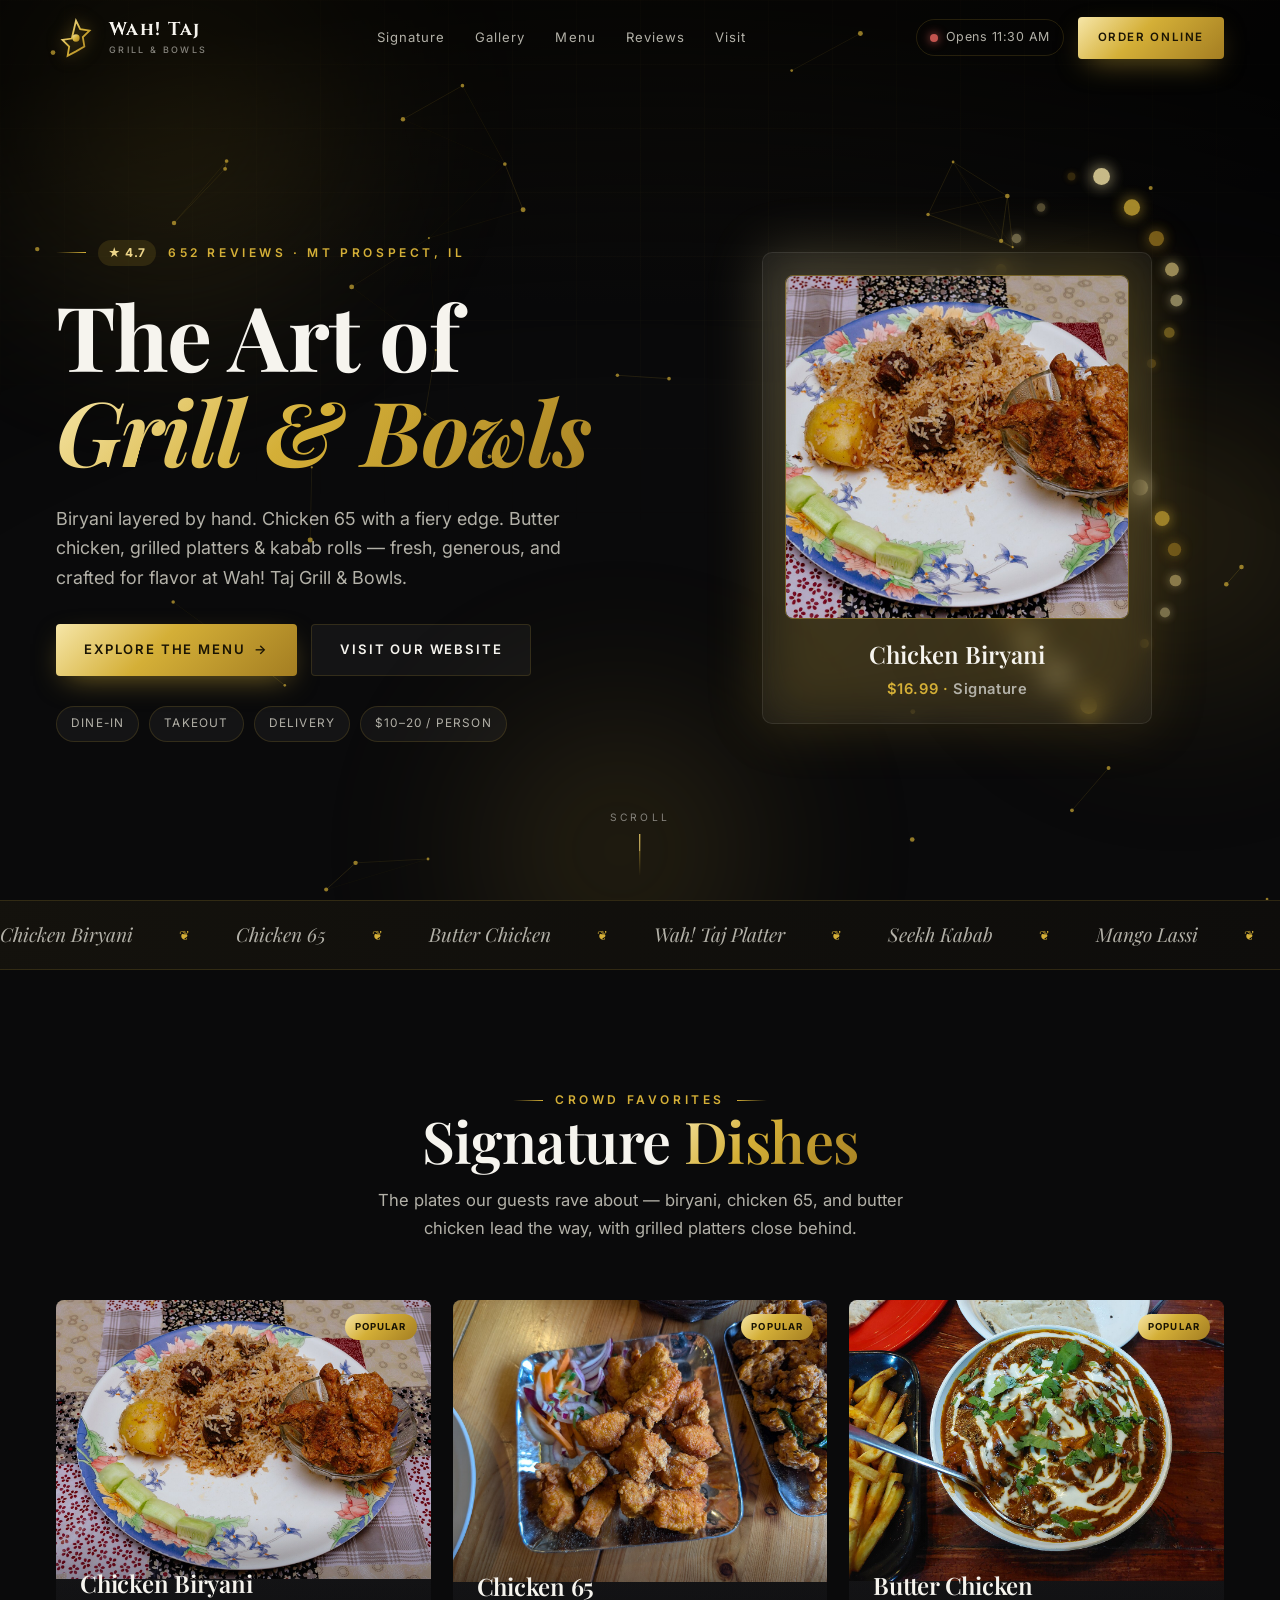
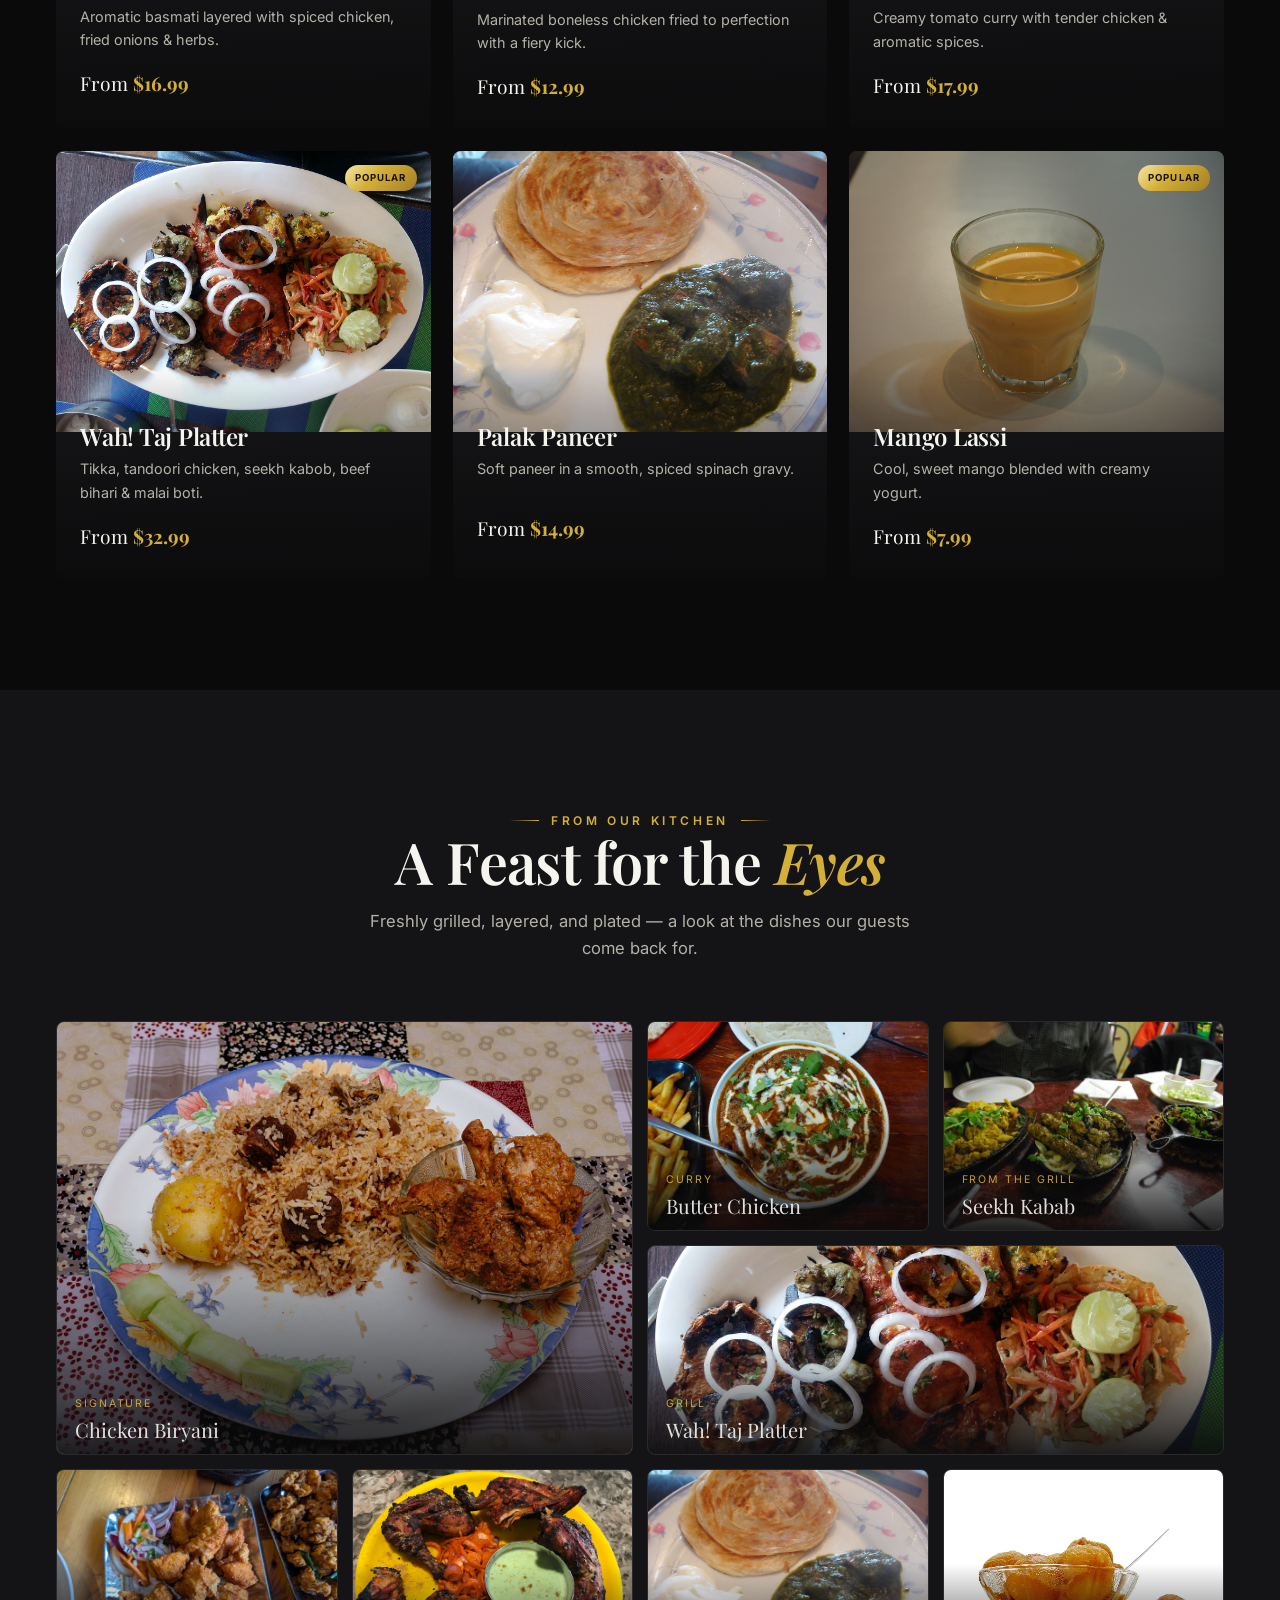
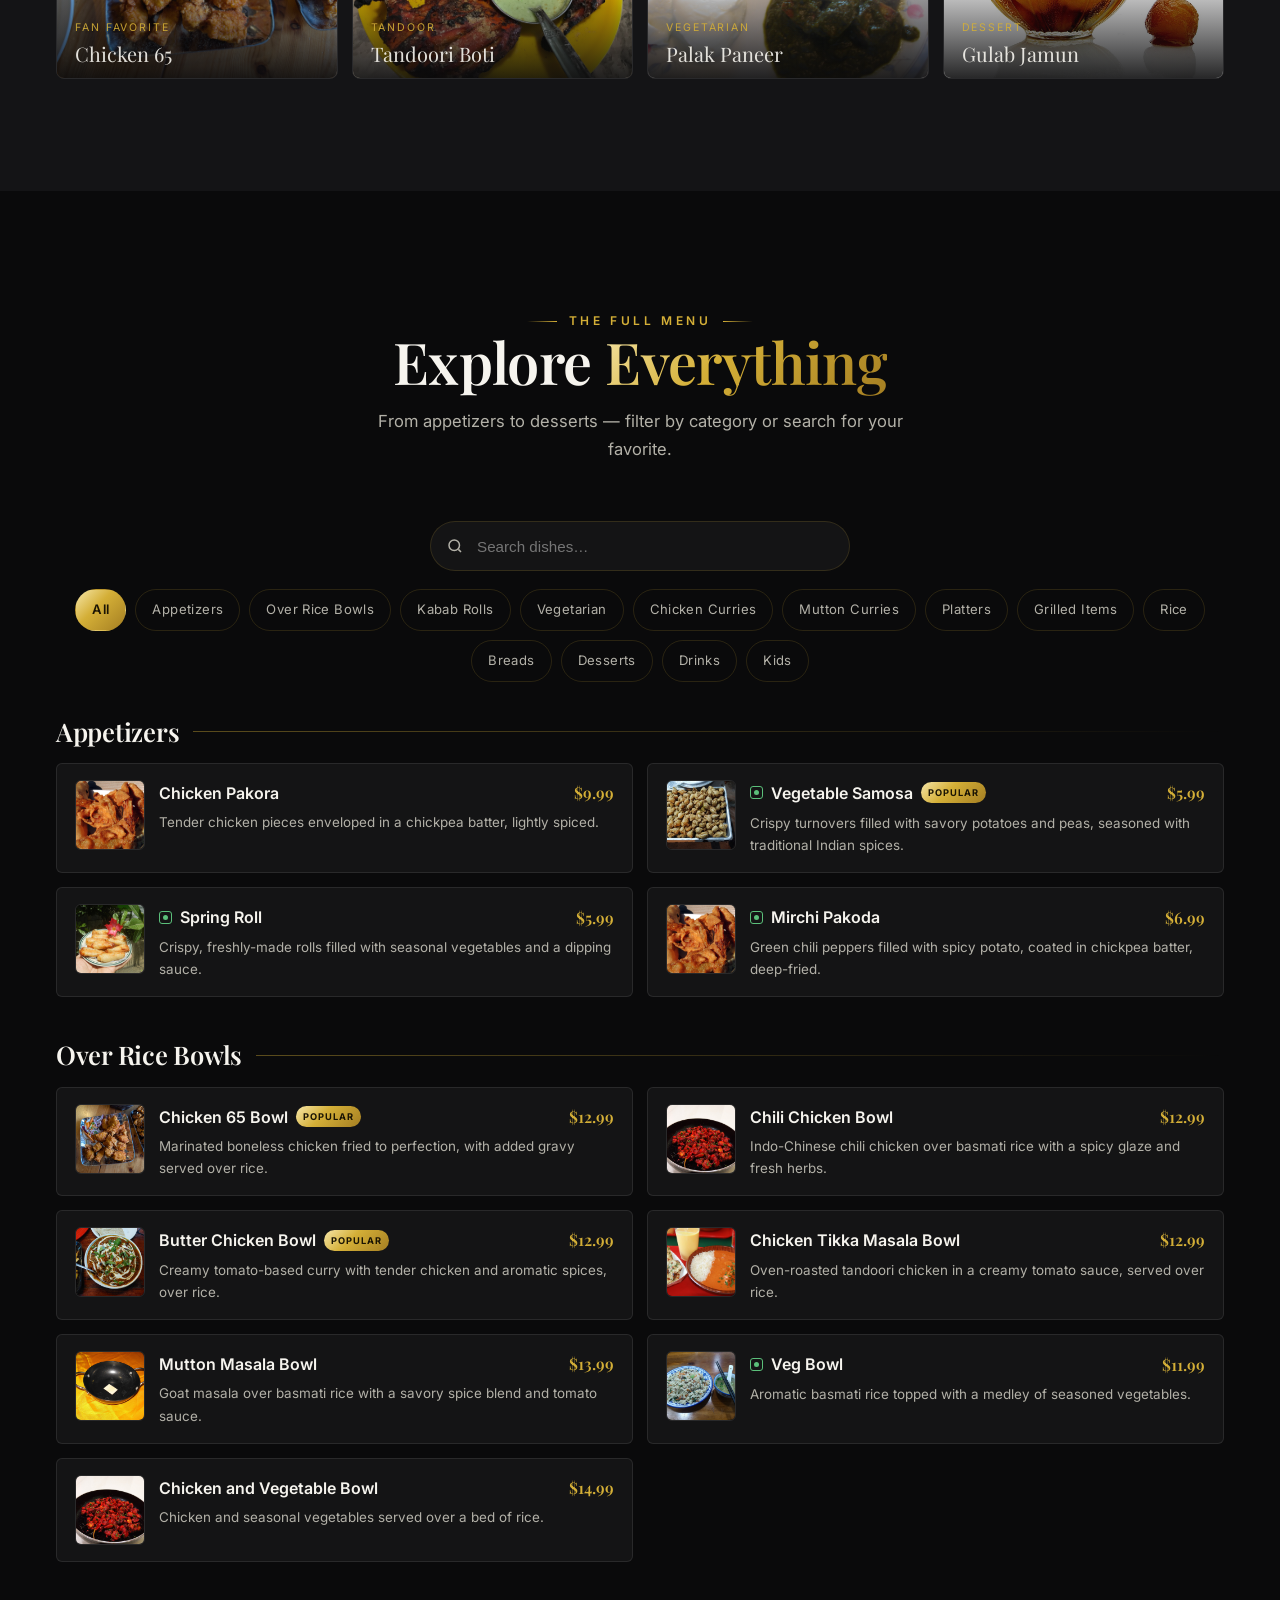
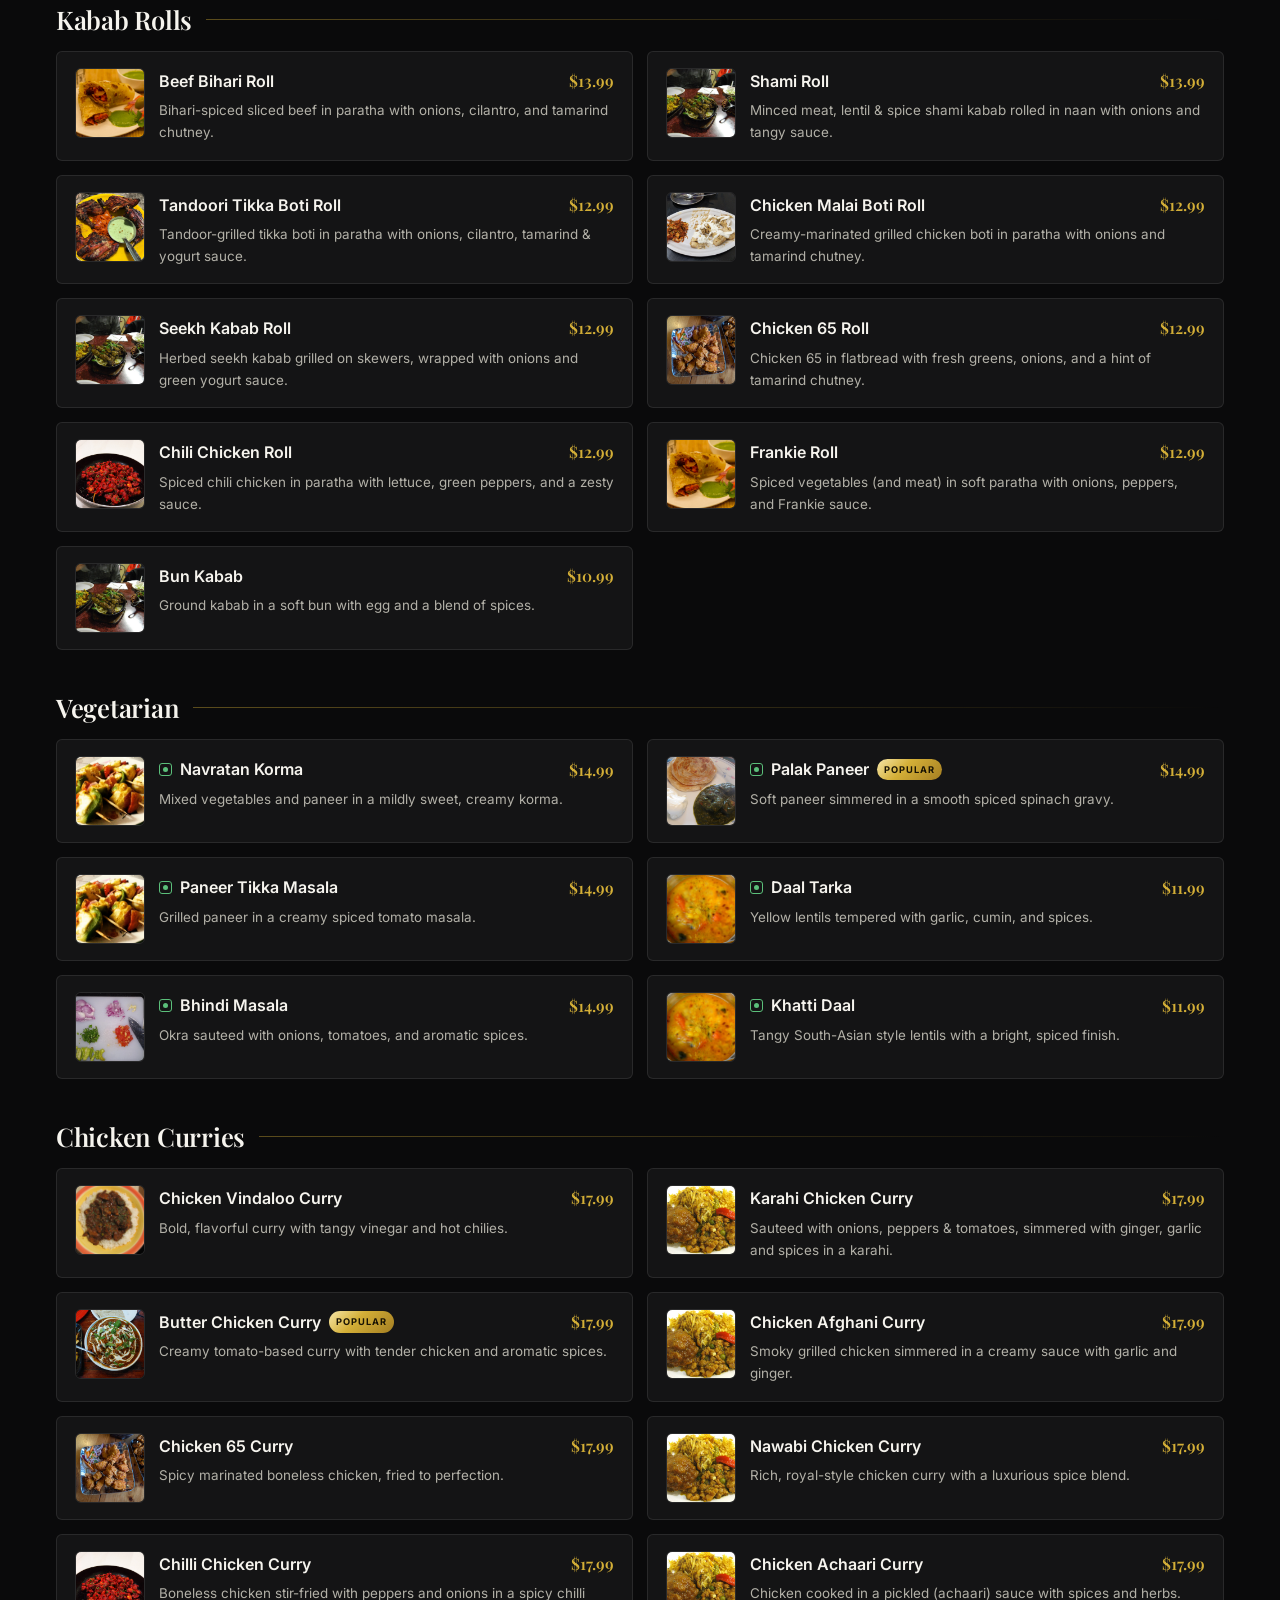
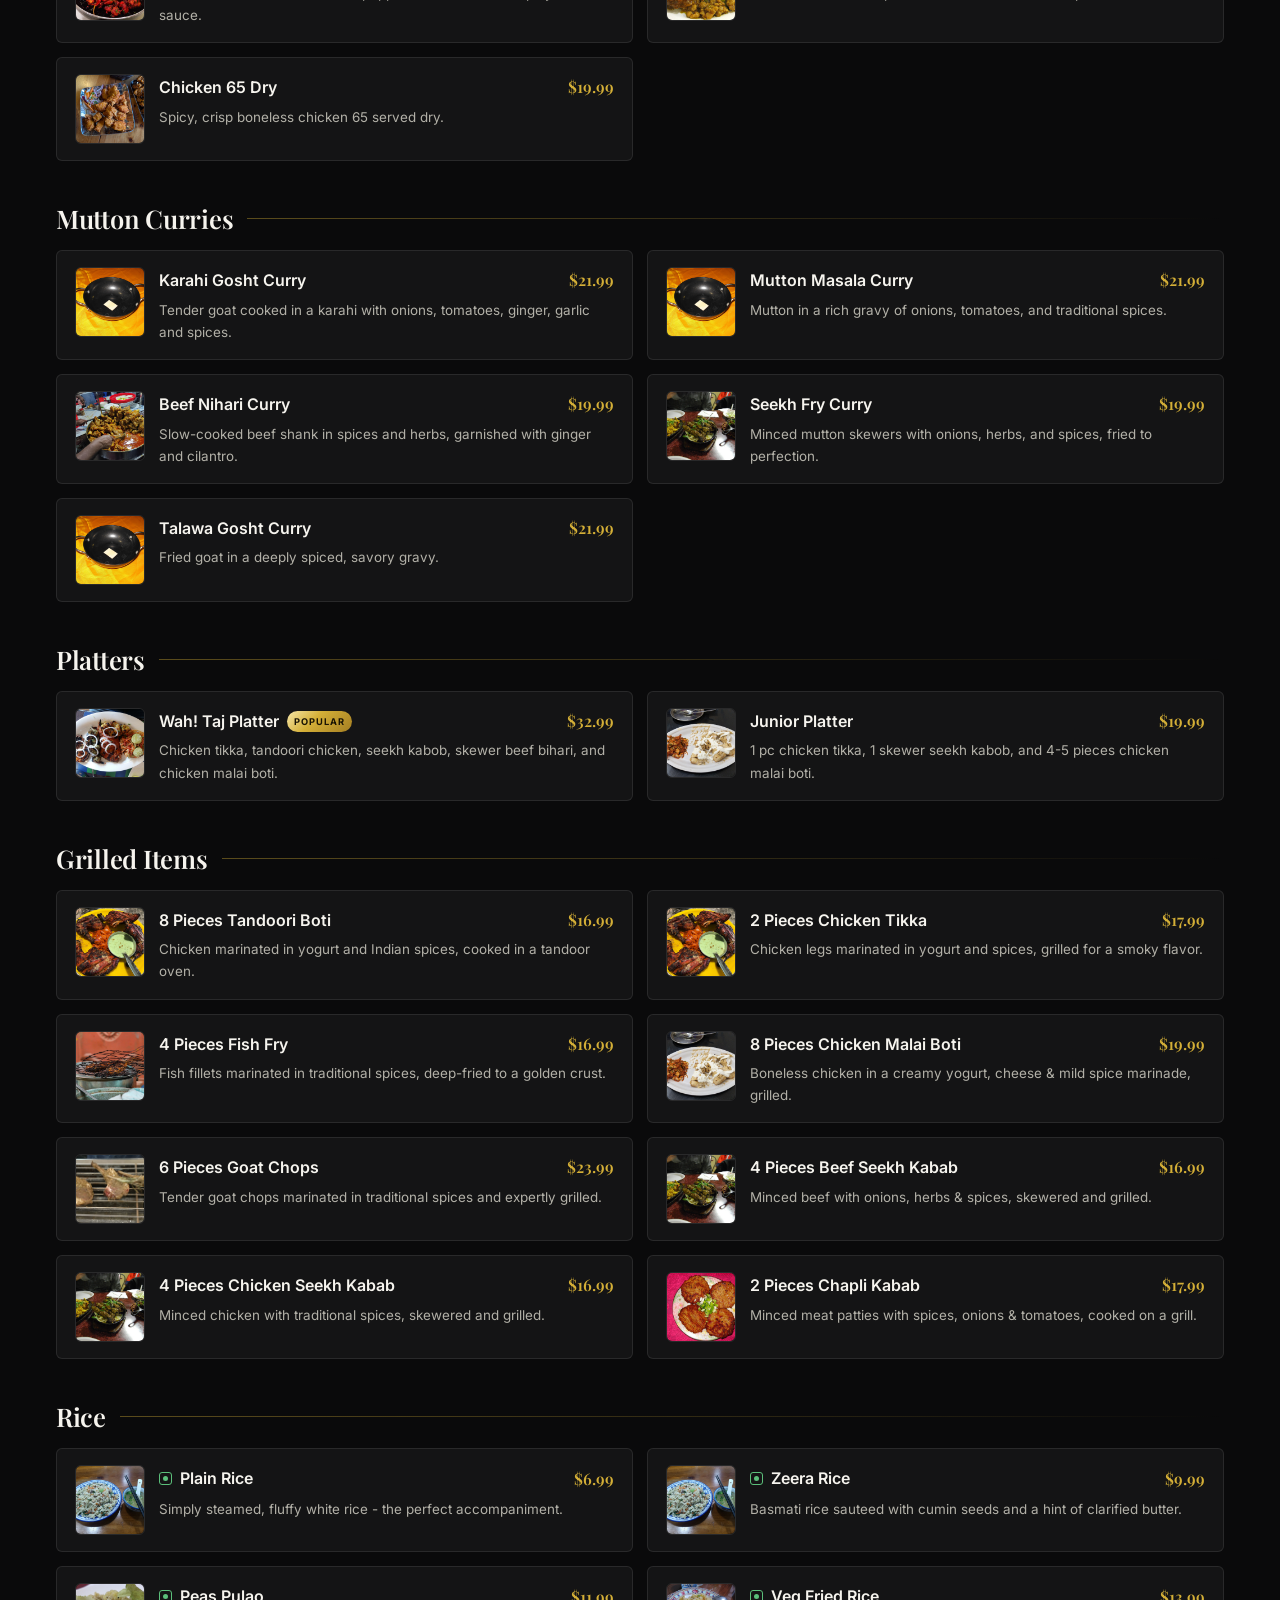
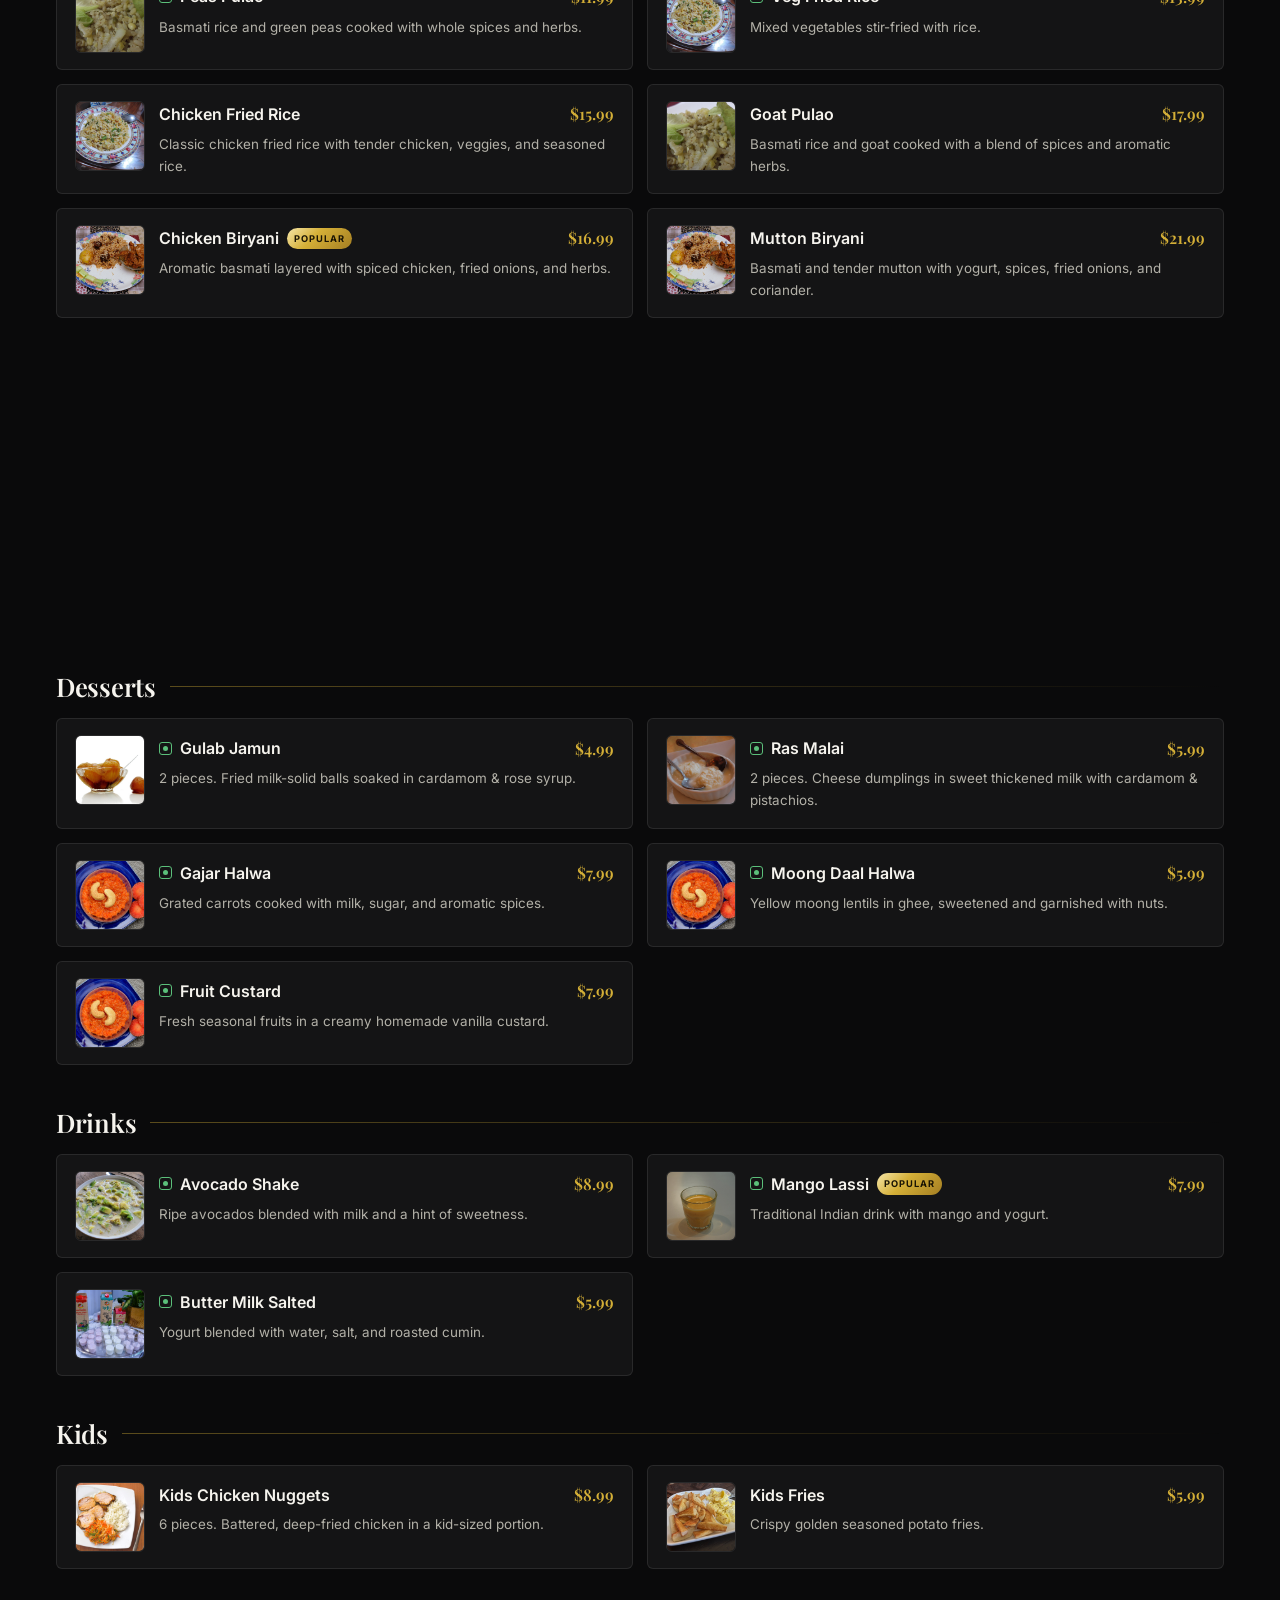
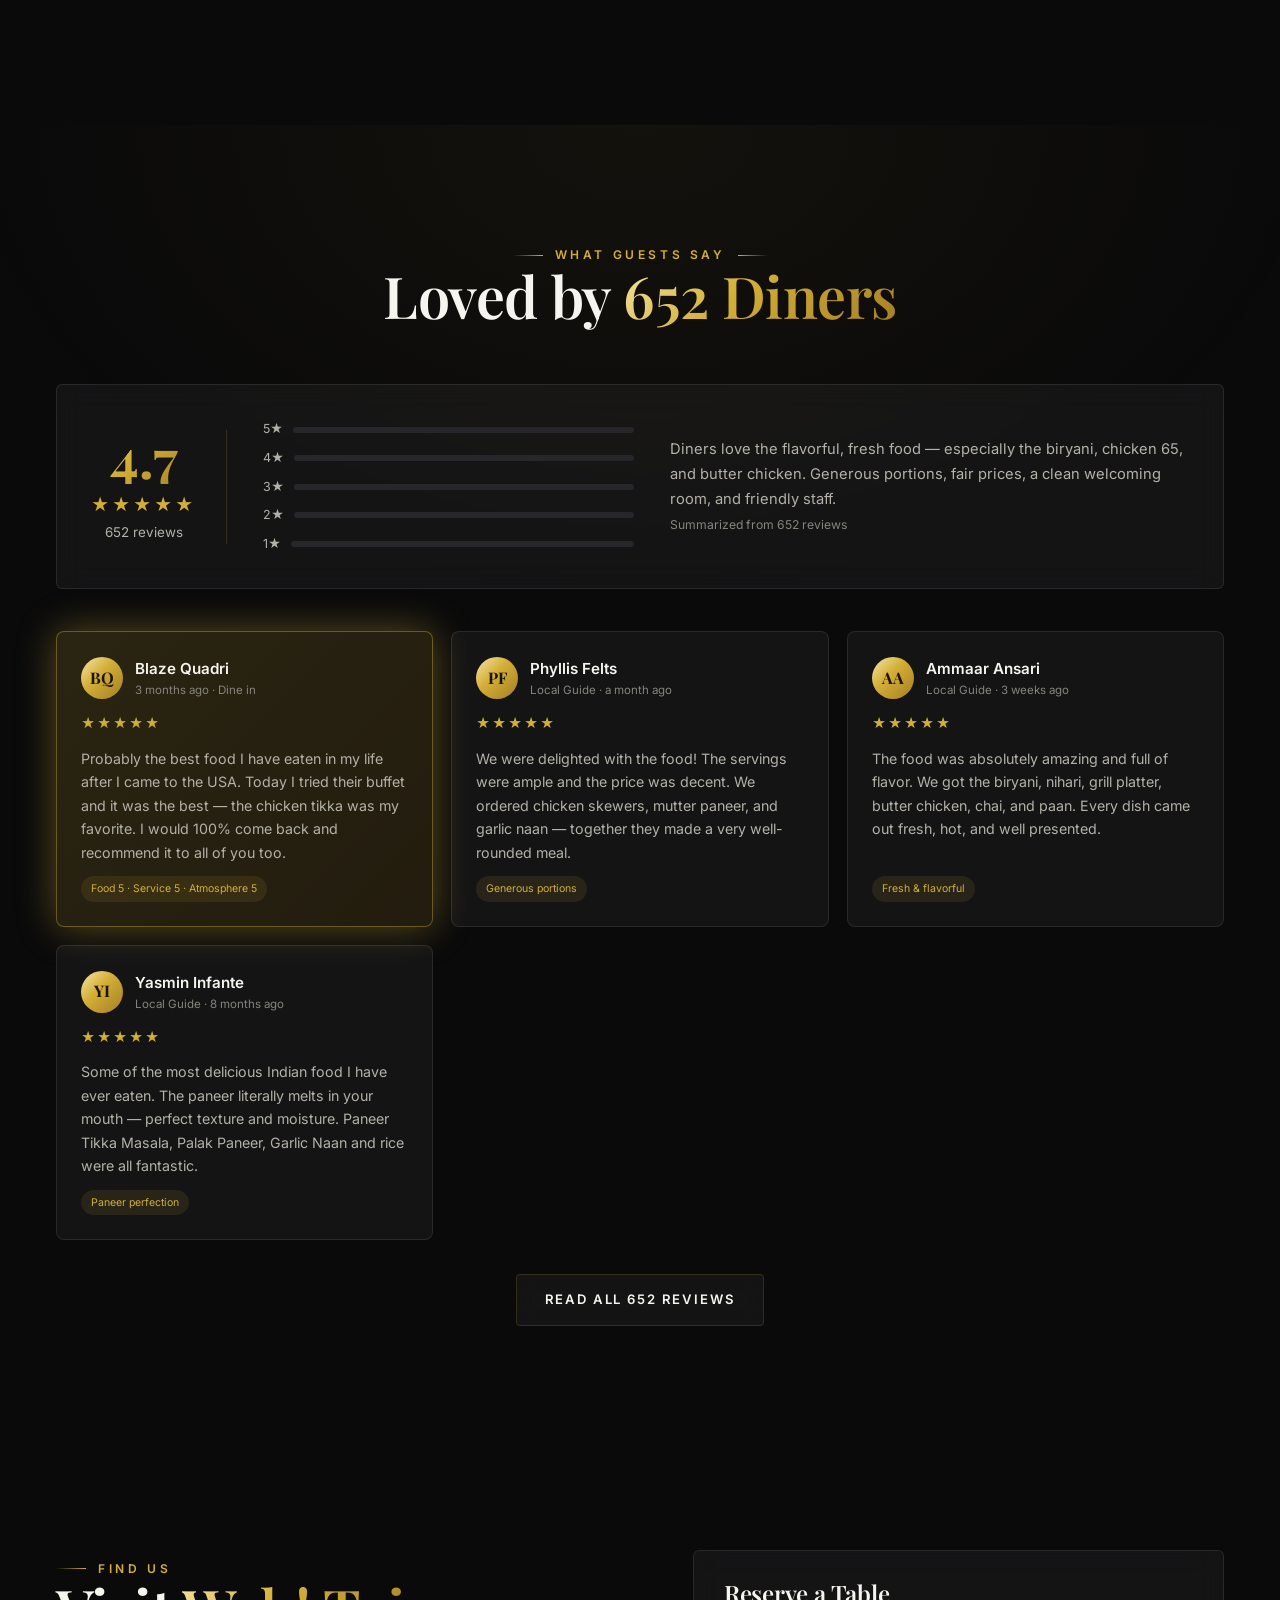
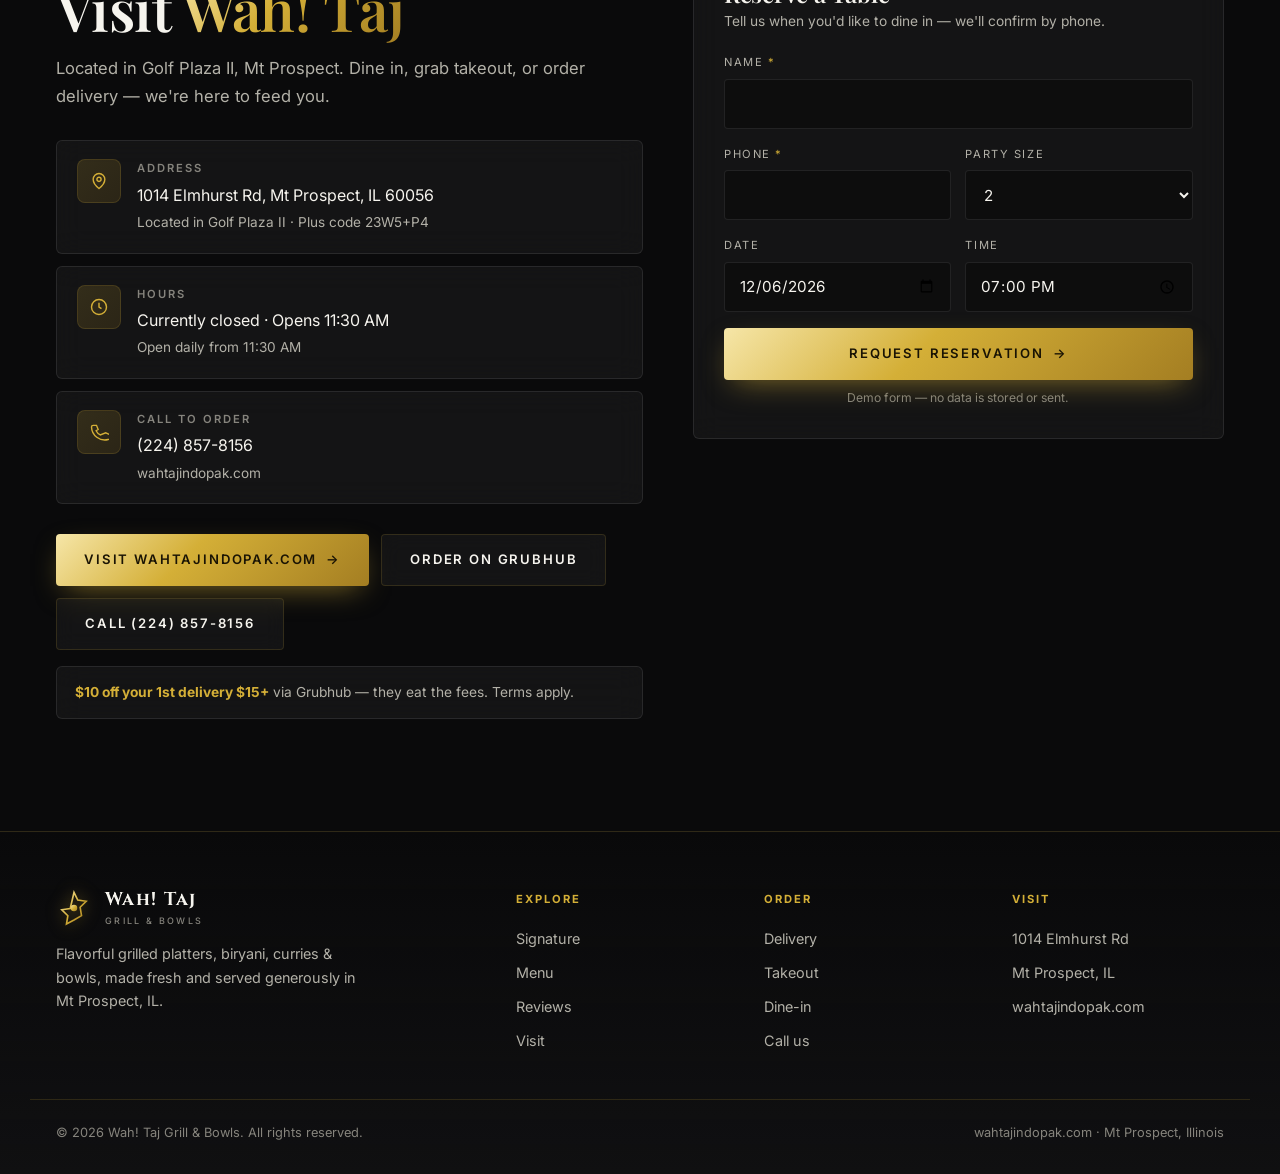
==== commit 41d24c49: "Wah! Taj: smoother animations, drop biryani-deconstructed, better-matched photos - Remove the scroll" ====
--- a/wah-taj/index.html
+++ b/wah-taj/index.html
@@ -38,7 +38,6 @@
     <nav class="nav-links" id="navLinks" aria-label="Primary">
       <a href="#signature">Signature</a>
       <a href="#gallery">Gallery</a>
-      <a href="#exploded">The Biryani</a>
       <a href="#menu">Menu</a>
       <a href="#reviews">Reviews</a>
       <a href="#visit">Visit</a>
@@ -122,30 +121,6 @@
   </div>
 </section>
 
-<!-- ===================== EXPLODED VIEW ===================== -->
-<section class="exploded" id="exploded">
-  <div class="exploded-track">
-    <div class="exploded-stage">
-      <div class="wrap exploded-inner">
-        <div class="exploded-copy">
-          <span class="eyebrow">Anatomy of a Signature</span>
-          <h2 class="title">The Biryani,<br><span class="grad">Deconstructed</span></h2>
-          <p class="lede">Scroll to pull apart our Chicken Biryani — six layers of aromatic basmati, spiced chicken, crisped onions, saffron, fresh herbs, and whole spices, assembled the traditional way.</p>
-          <div class="exploded-progress"><span id="explodedBar"></span></div>
-        </div>
-        <div class="exploded-visual" id="explodedVisual">
-          <div class="layer" data-layer="0" style="--c:#f5e6c8"><span class="layer-tag">Basmati Rice</span></div>
-          <div class="layer" data-layer="1" style="--c:#d97706"><span class="layer-tag">Spiced Chicken</span></div>
-          <div class="layer" data-layer="2" style="--c:#b45309"><span class="layer-tag">Birista (Fried Onion)</span></div>
-          <div class="layer" data-layer="3" style="--c:#fbbf24"><span class="layer-tag">Saffron &amp; Ghee</span></div>
-          <div class="layer" data-layer="4" style="--c:#22c55e"><span class="layer-tag">Mint &amp; Coriander</span></div>
-          <div class="layer" data-layer="5" style="--c:#8a5a1e"><span class="layer-tag">Whole Garam Spices</span></div>
-        </div>
-      </div>
-    </div>
-  </div>
-</section>
-
 <!-- ===================== MENU ===================== -->
 <section class="section" id="menu">
   <div class="wrap">
--- a/wah-taj/styles.css
+++ b/wah-taj/styles.css
@@ -183,9 +183,10 @@
    SECTIONS + reveal
    ============================================================ */
 .section{padding:112px 0;position:relative}
-.reveal{opacity:0;transform:translateY(40px);transition:opacity .9s var(--ease-out),transform .9s var(--ease-out)}
+:where(section[id],#top){scroll-margin-top:84px}
+.reveal{opacity:0;transform:translateY(34px) scale(.985);transition:opacity .8s var(--ease-out),transform .8s var(--ease-out)}
 .reveal.in{opacity:1;transform:none}
-.reveal[data-d="1"]{transition-delay:.1s}.reveal[data-d="2"]{transition-delay:.2s}
+.reveal[data-d="1"]{transition-delay:.08s}.reveal[data-d="2"]{transition-delay:.16s}
 
 /* ============================================================
    SIGNATURE / FEATURE GRID (with photos)
@@ -217,28 +218,6 @@
 .gtile:hover .gcap{transform:translateY(0);opacity:1}
 .gtile .gcap .gt{font-family:var(--ff-display);font-size:1.25rem}
 .gtile .gcap .gs{font-size:.66rem;letter-spacing:.18em;text-transform:uppercase;color:var(--gold)}
-
-/* ============================================================
-   EXPLODED VIEW
-   ============================================================ */
-.exploded{position:relative}
-.exploded-track{height:280vh}
-.exploded-stage{position:sticky;top:0;height:100vh;display:flex;align-items:center;overflow:hidden}
-.exploded-inner{display:grid;grid-template-columns:1fr 1fr;gap:30px;align-items:center;width:100%}
-.exploded-copy .lede{max-width:46ch}
-.exploded-progress{margin-top:26px;height:2px;width:200px;background:var(--line);border-radius:3px;overflow:hidden}
-.exploded-progress span{display:block;height:100%;width:0;background:var(--gold-grad);box-shadow:var(--glow-gold)}
-.exploded-visual{position:relative;height:520px;display:flex;align-items:center;justify-content:center;perspective:1200px}
-.layer{position:absolute;width:300px;height:64px;border-radius:50%;
-  background:radial-gradient(ellipse at 50% 30%,color-mix(in srgb,var(--c) 88%,#fff 0%),color-mix(in srgb,var(--c) 62%,#000));
-  border:1px solid rgba(255,255,255,.16);
-  box-shadow:0 18px 40px -16px rgba(0,0,0,.7), inset 0 2px 12px rgba(255,255,255,.22);
-  transform:rotateX(62deg);will-change:transform}
-.layer .layer-tag{position:absolute;left:calc(100% + 14px);top:50%;white-space:nowrap;transform:rotateX(-62deg) translateY(-50%);
-  font-size:.76rem;letter-spacing:.04em;color:var(--white);background:var(--surface);border:1px solid var(--line);
-  padding:6px 12px;border-radius:30px;backdrop-filter:blur(8px);opacity:0;transition:opacity .3s}
-.layer .layer-tag::before{content:"";position:absolute;right:100%;top:50%;width:14px;height:1px;background:var(--line-2)}
-.exploded.lit .layer .layer-tag{opacity:1}
 
 /* ============================================================
    MENU
@@ -349,10 +328,6 @@
   .helix{display:none}
   .feature-grid,.review-grid{grid-template-columns:repeat(2,1fr)}
   .gallery-grid{grid-template-columns:repeat(2,1fr)}
-  .exploded-inner{grid-template-columns:1fr;gap:0}
-  .exploded-copy{text-align:center}
-  .exploded-copy .lede,.exploded-progress{margin-inline:auto}
-  .exploded-visual{height:380px}
   .rating-band{grid-template-columns:1fr;gap:24px;text-align:center}
   .rating-score{border-right:none;border-bottom:1px solid var(--line);padding:0 0 24px}
   .visit-grid{grid-template-columns:1fr;gap:36px}
@@ -371,6 +346,5 @@
   .gallery-grid{grid-template-columns:1fr;grid-auto-rows:200px}
   .gtile.big,.gtile.wide{grid-column:span 1;grid-row:span 1}
   .form-row{grid-template-columns:1fr}
-  .exploded-track{height:220vh}
   .hero-title{font-size:clamp(2.6rem,11vw,3.6rem)}
 }
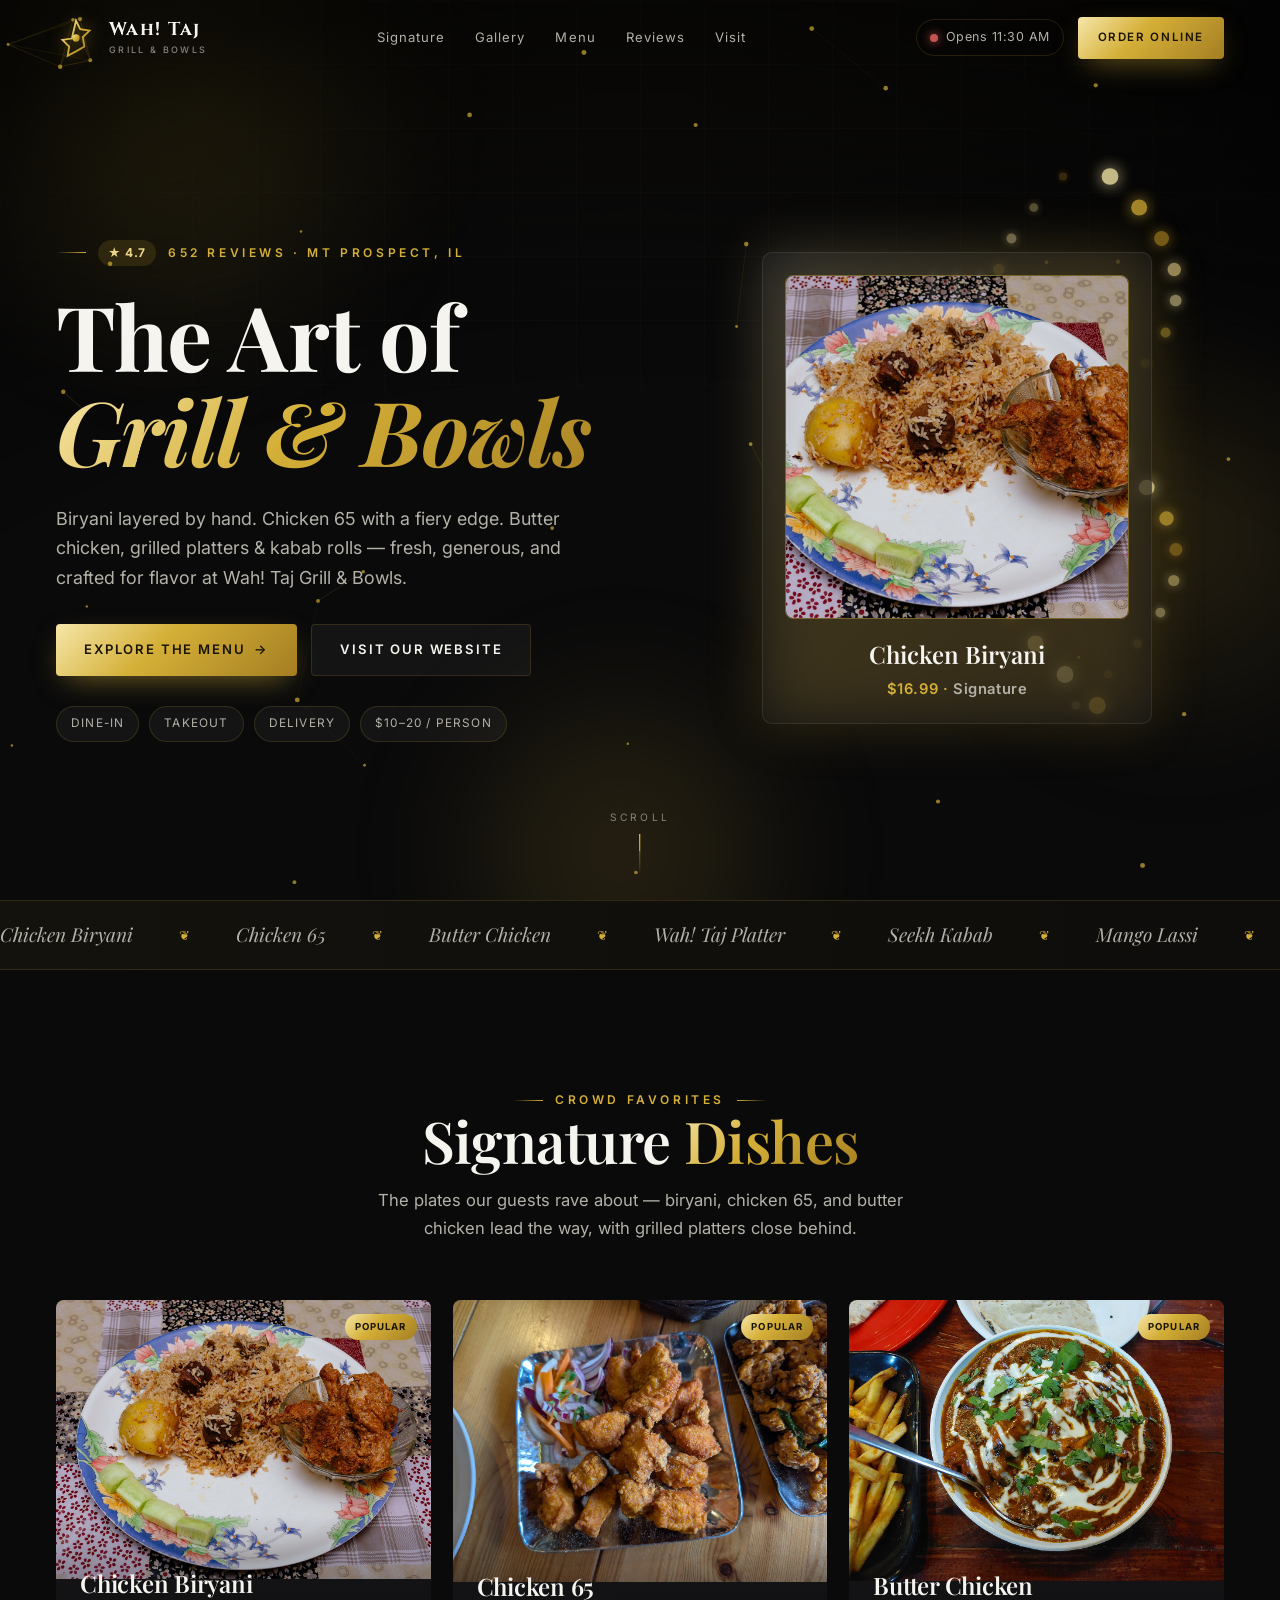
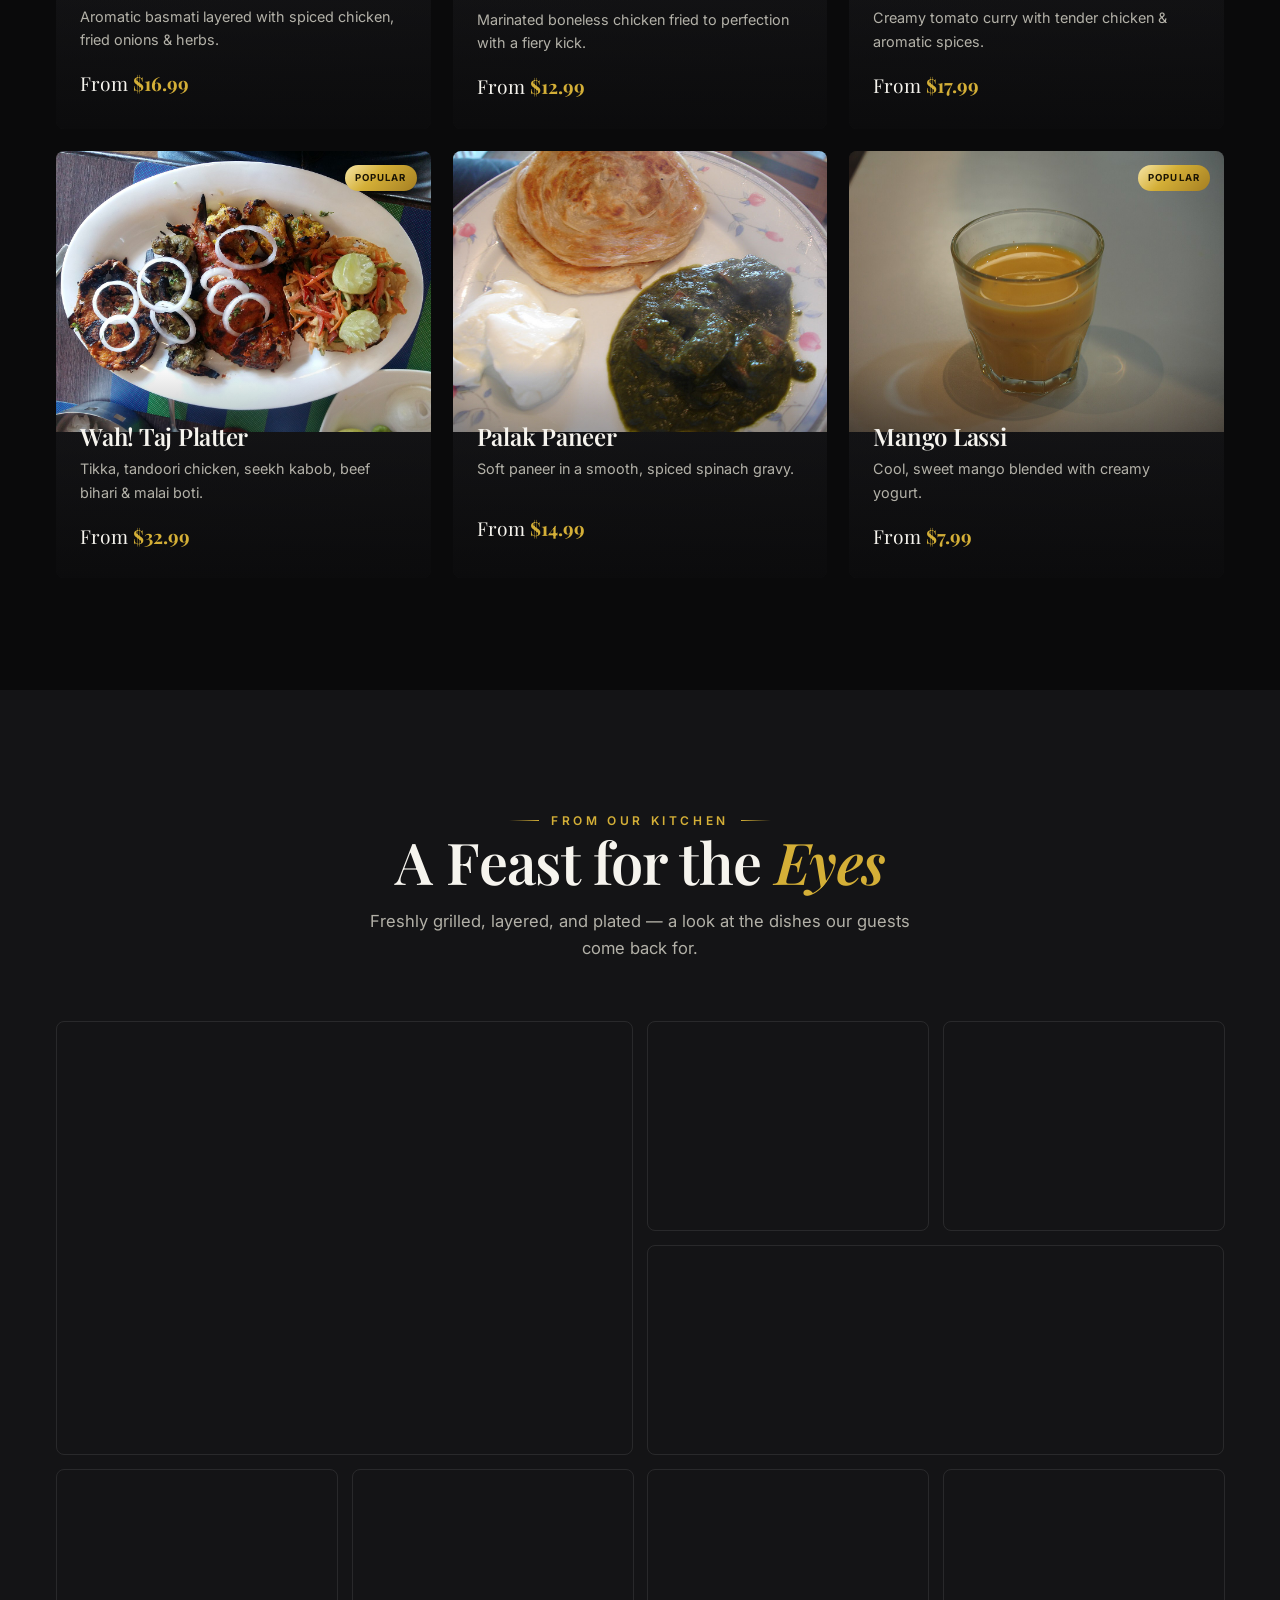
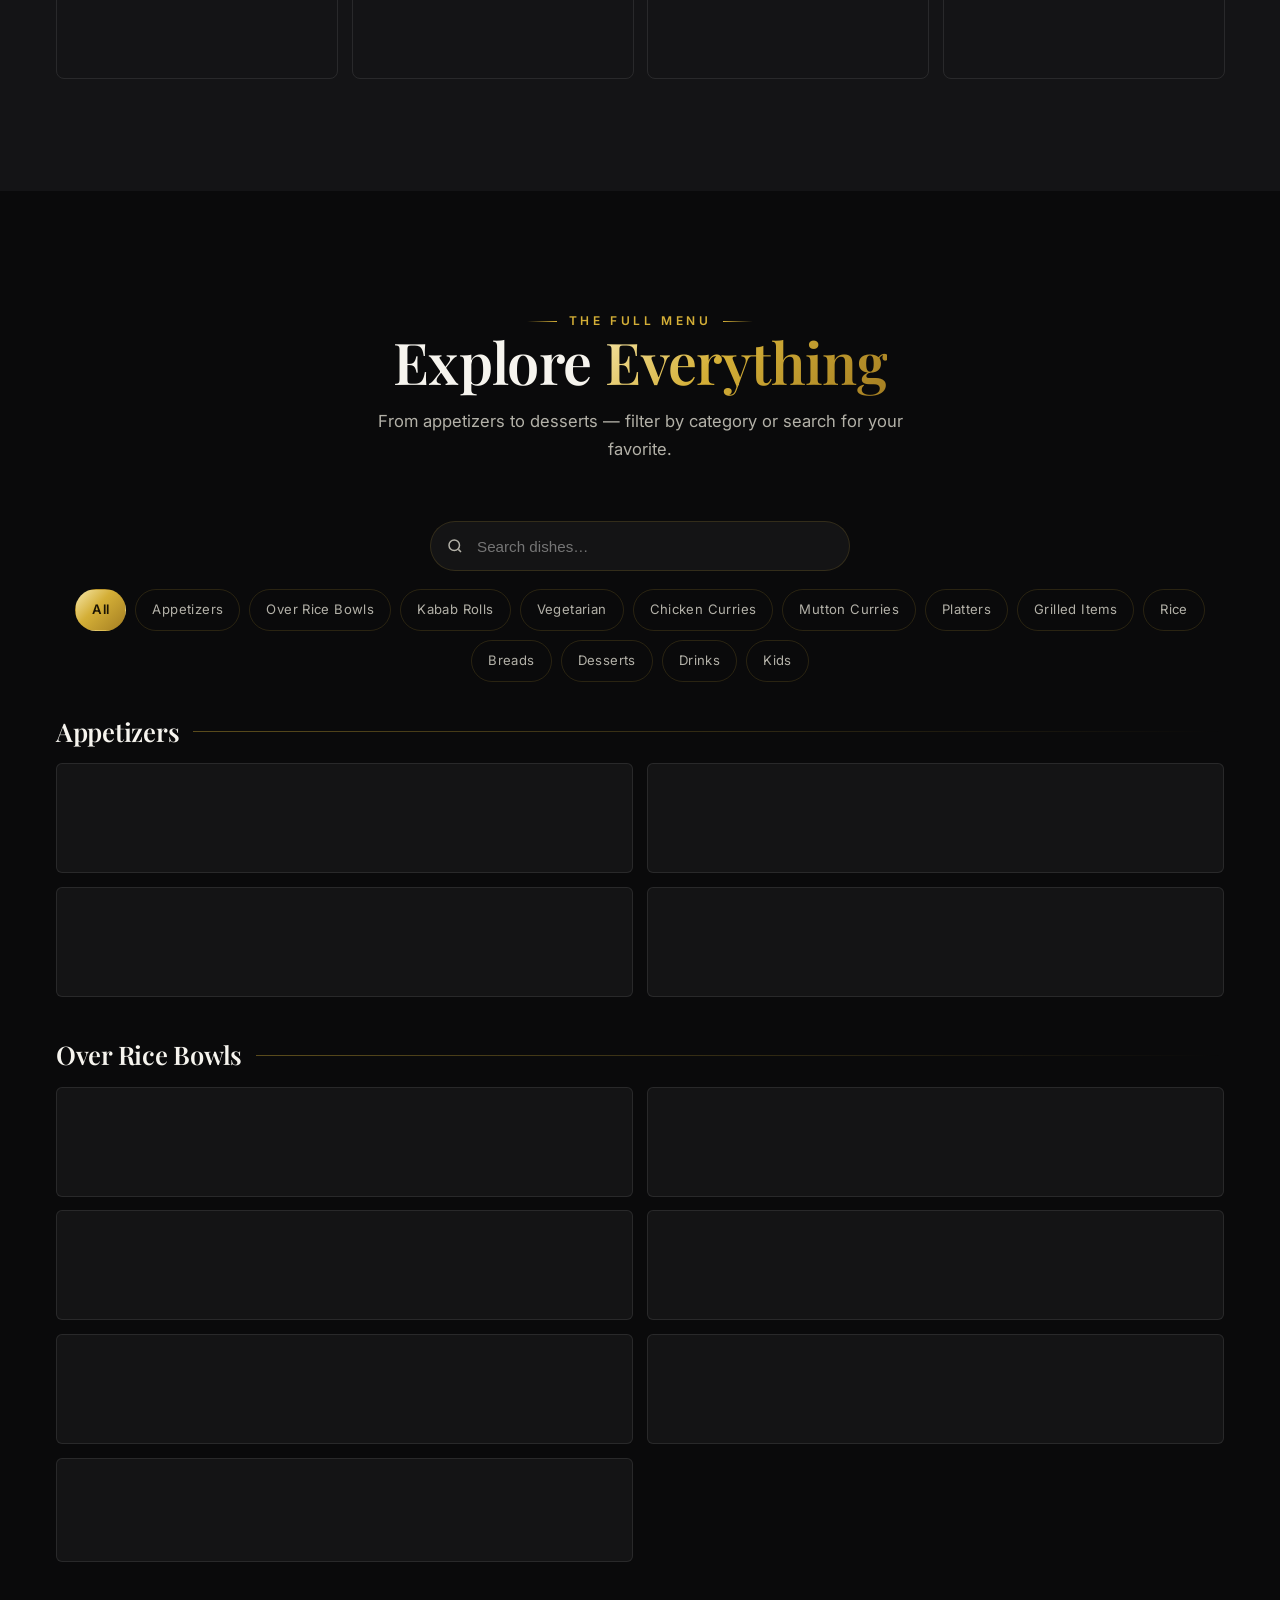
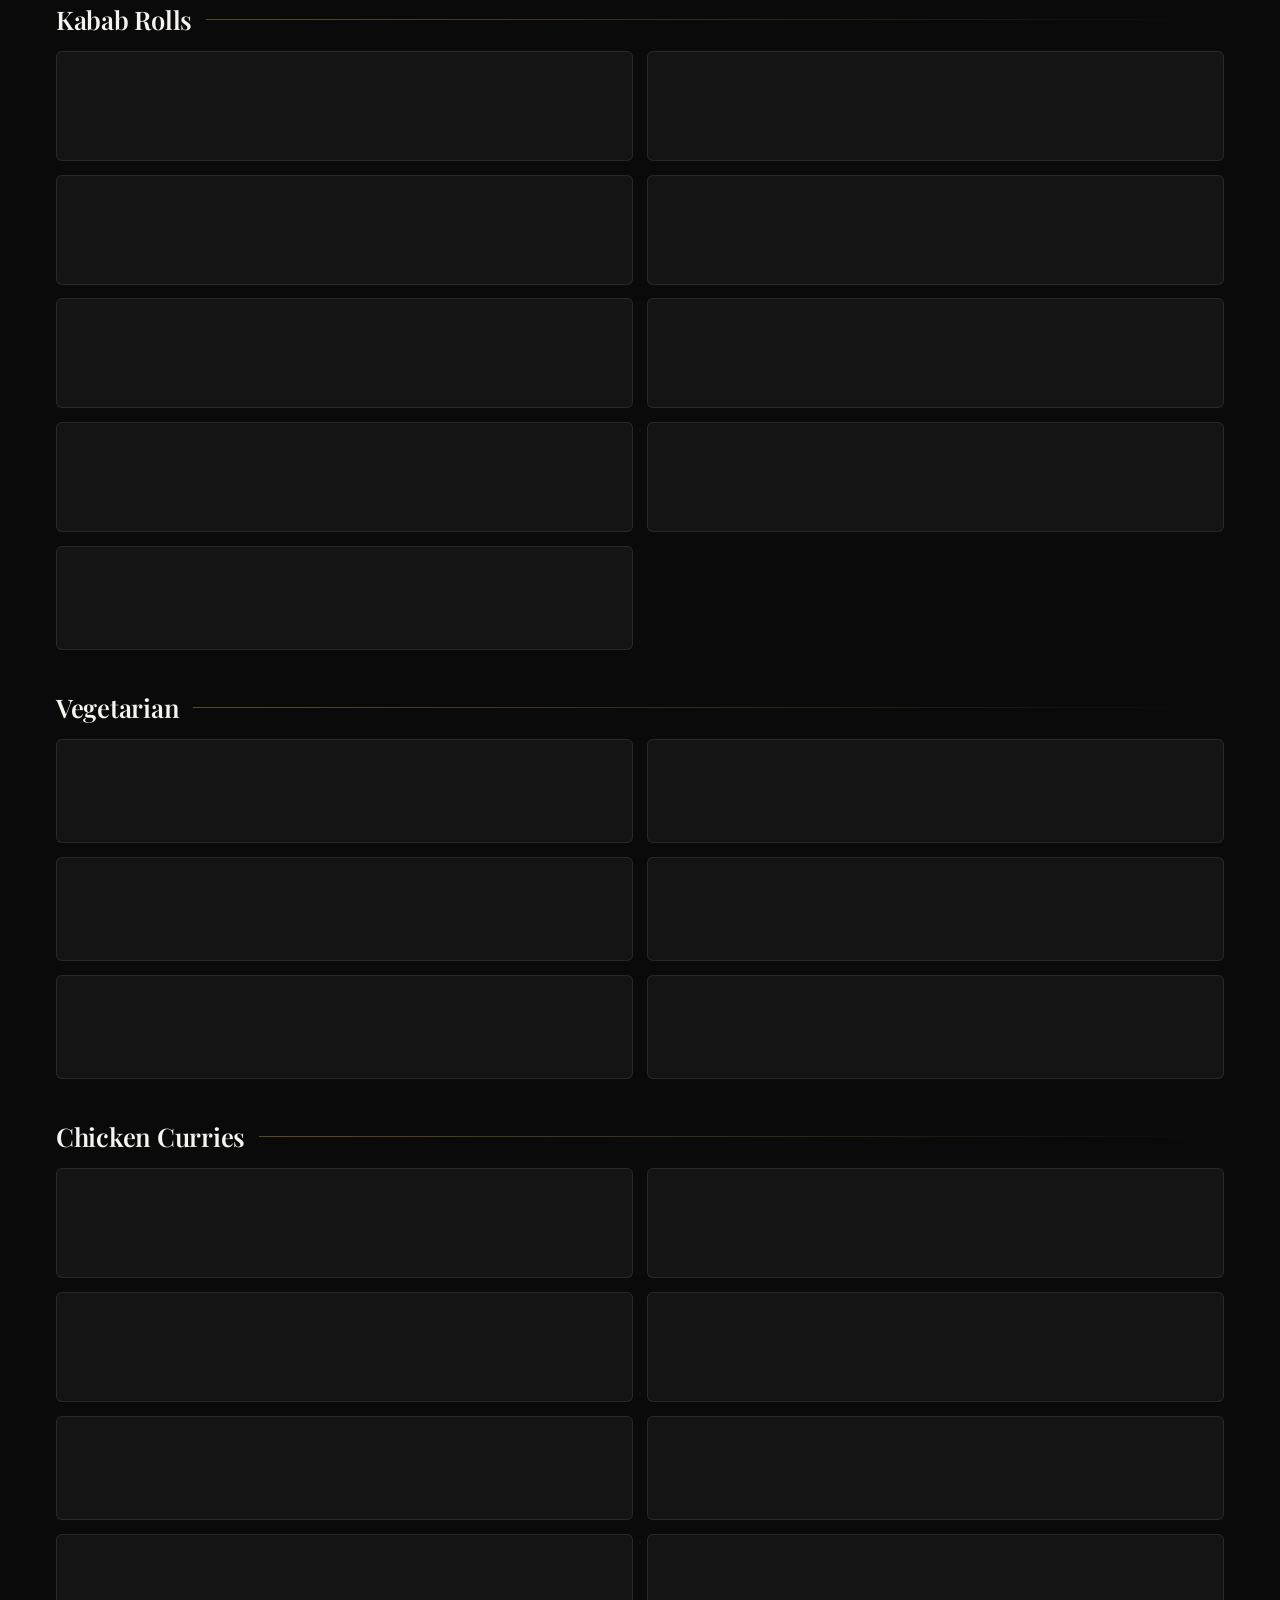
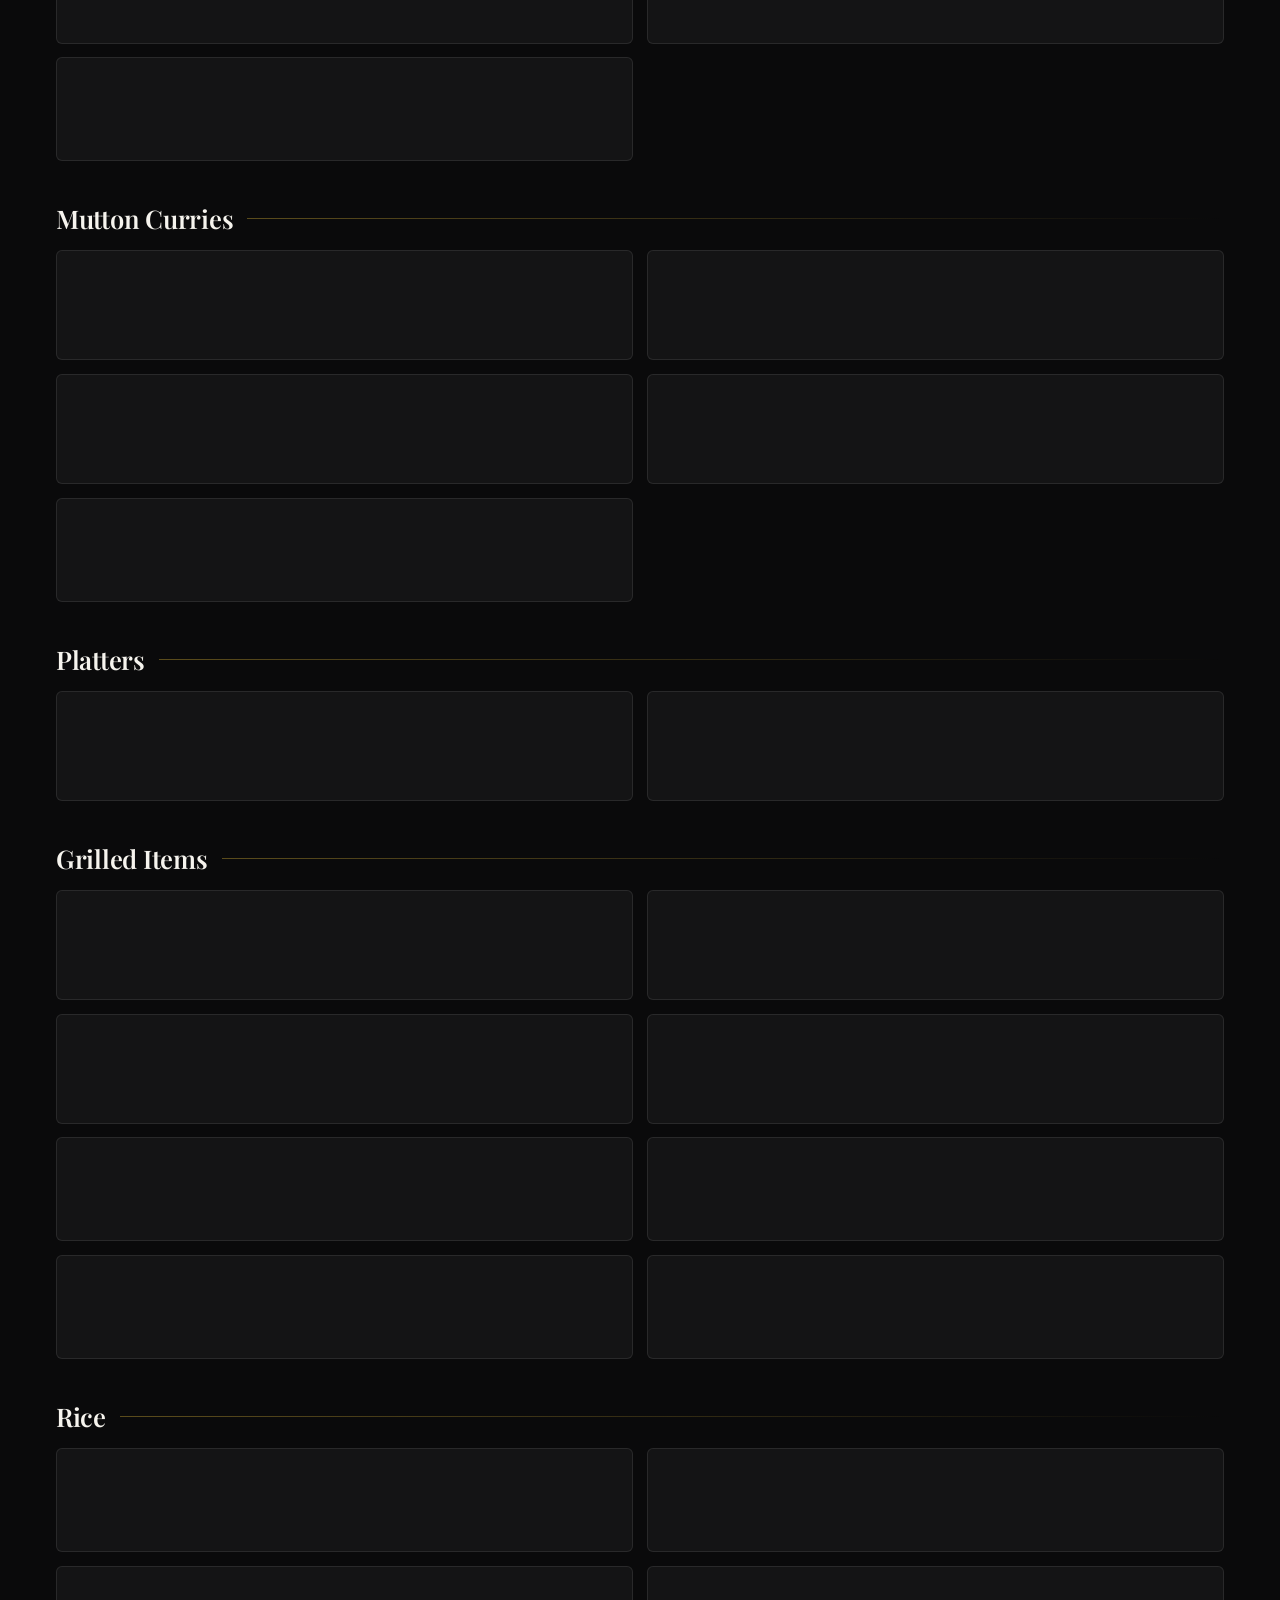
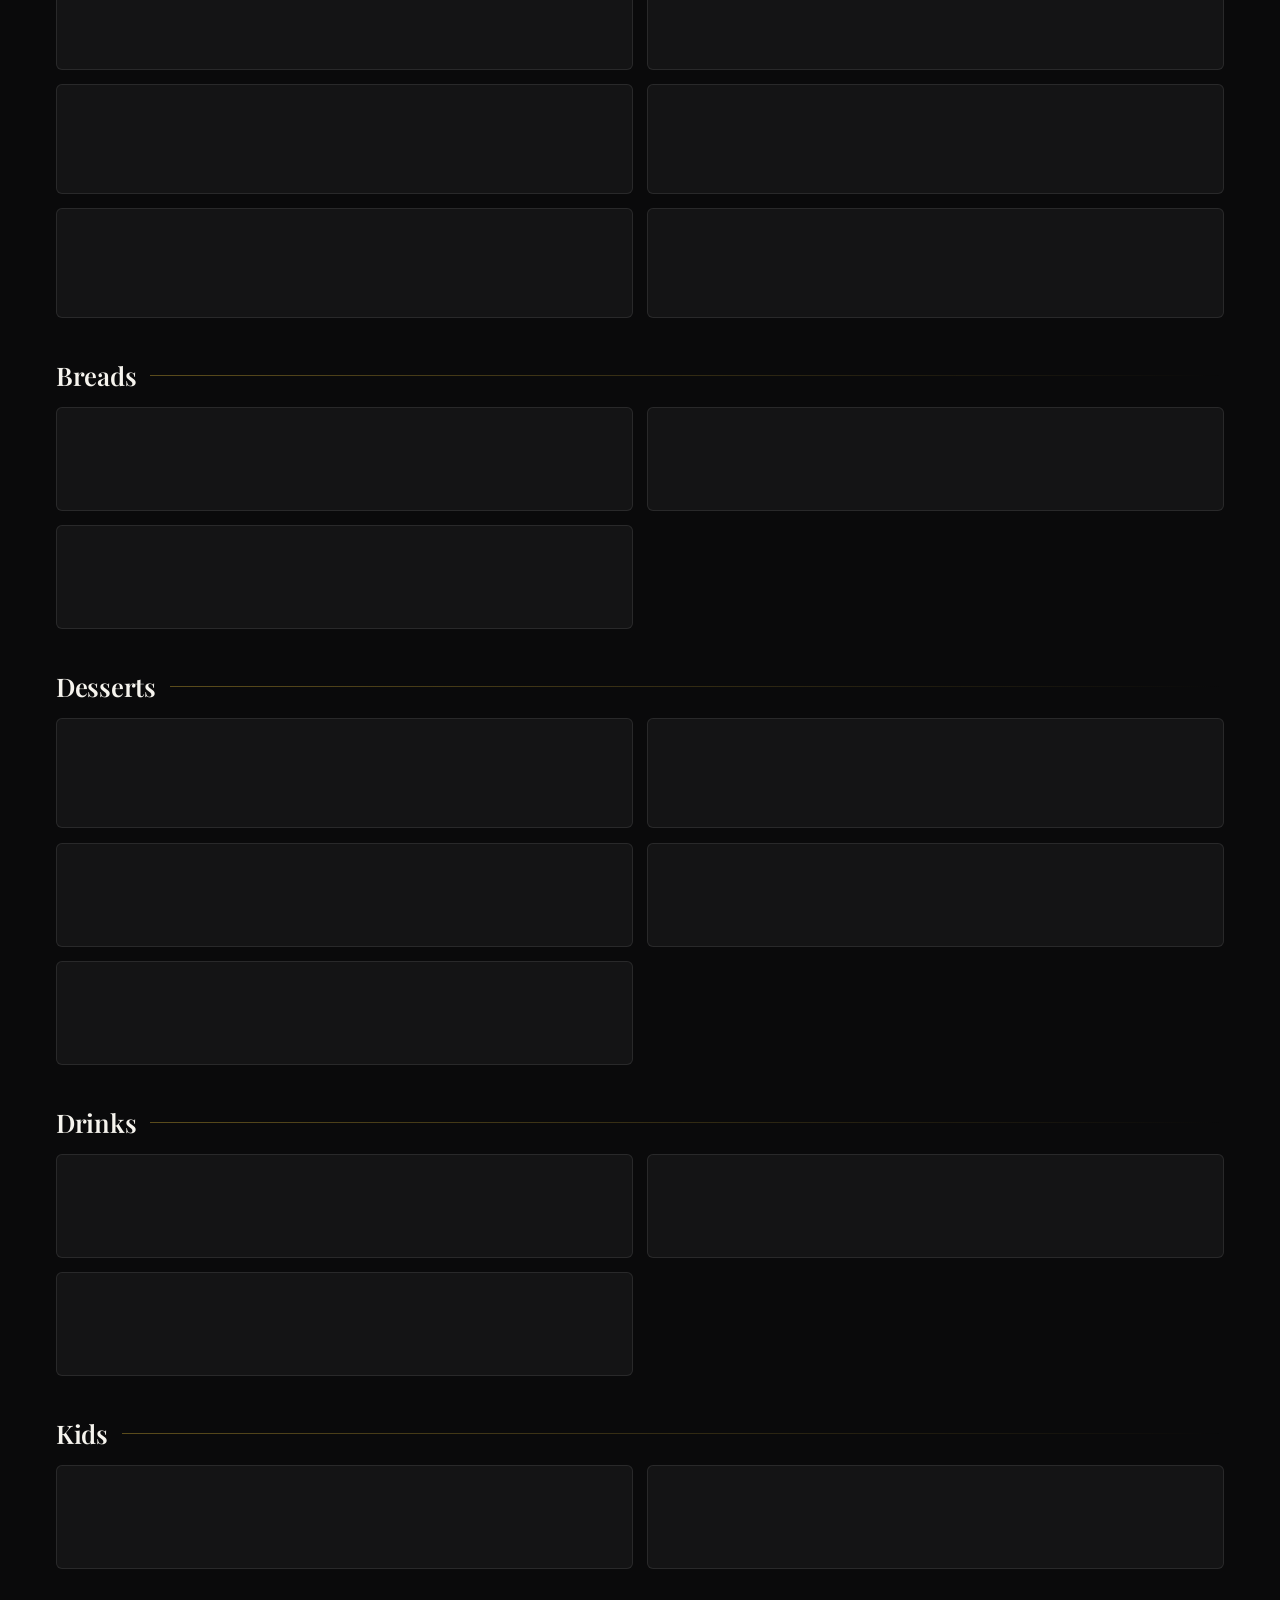
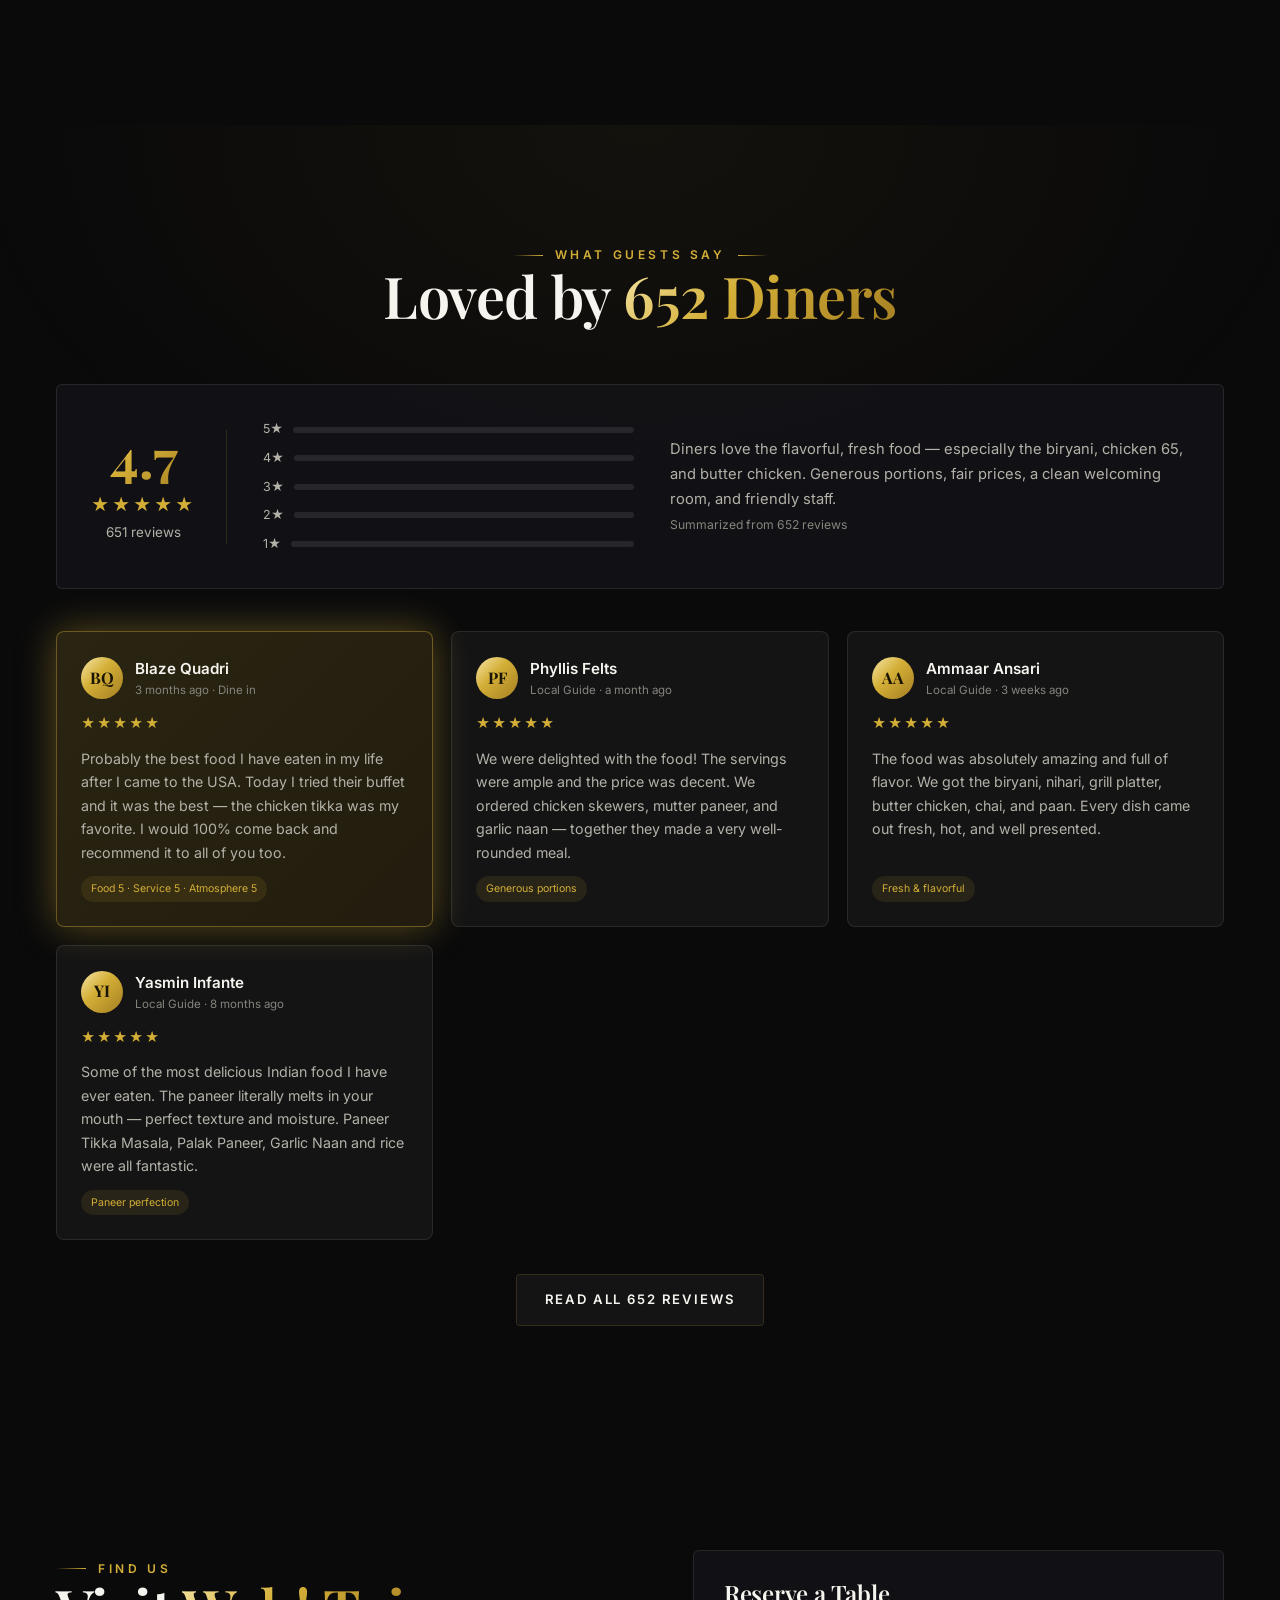
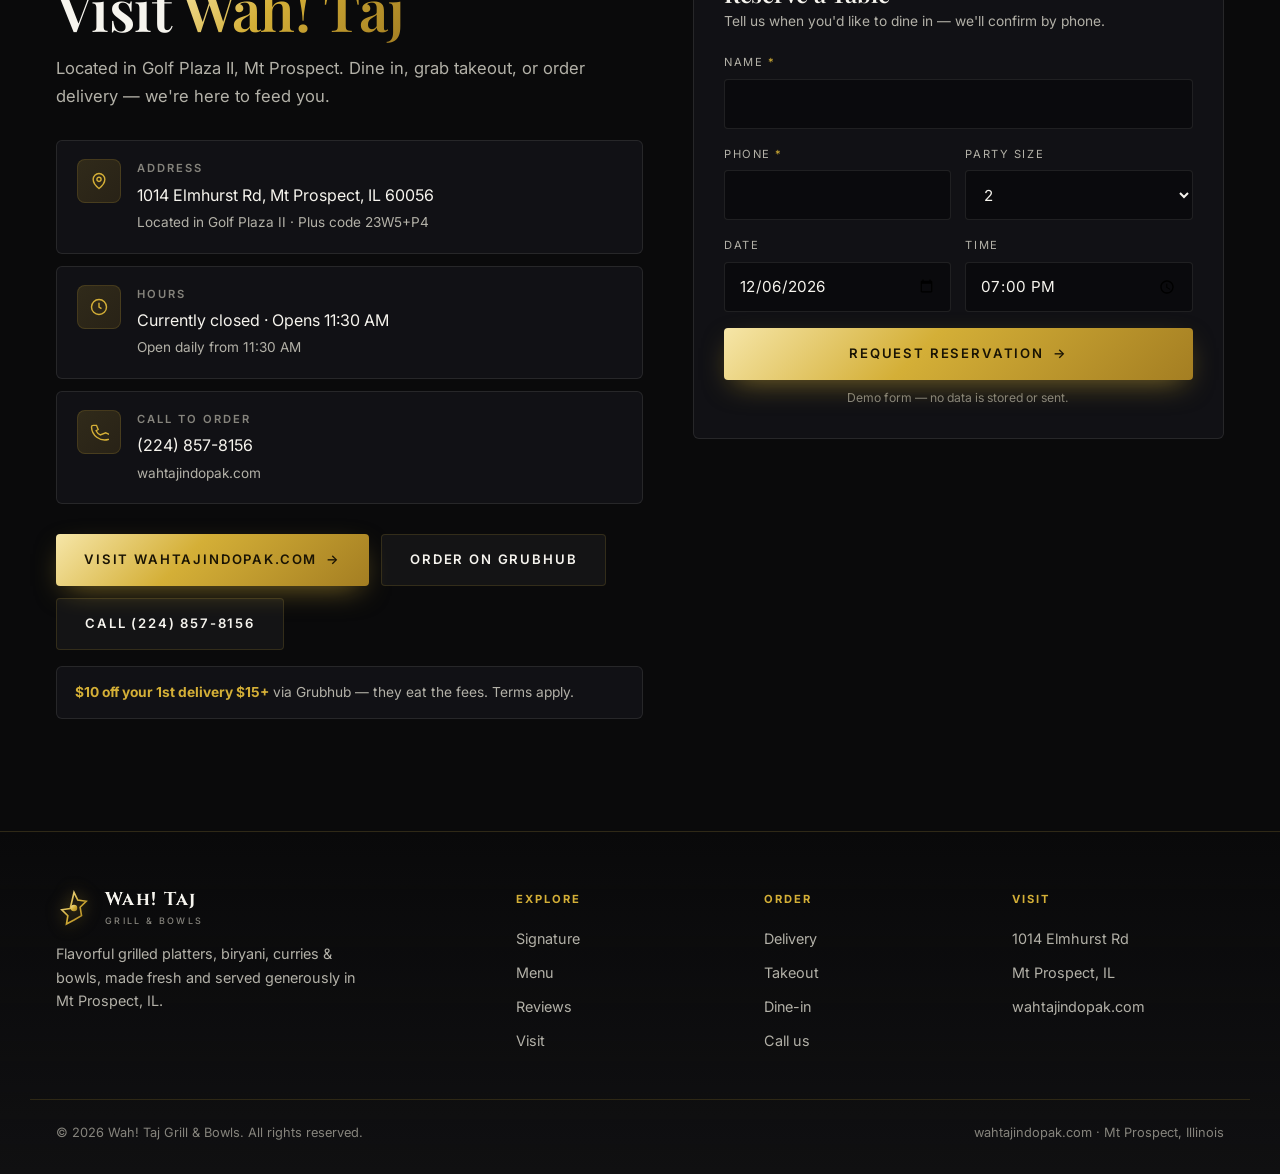
==== commit 27b850e3: "Wah! Taj: cut scroll lag (drop backdrop-filter, add render containment) - Replace backdrop-filter:bl" ====
--- a/wah-taj/index.html
+++ b/wah-taj/index.html
@@ -78,7 +78,7 @@
       <div class="dish-card glass tilt" data-tilt>
         <div class="dish-glow"></div>
         <div class="dish-photo">
-          <div class="photo" data-name="Chicken Biryani"><img src="images/chicken-biryani.jpg" alt="Chicken Biryani" loading="eager" /></div>
+          <div class="photo" data-name="Chicken Biryani"><img src="images/chicken-biryani.jpg" alt="Chicken Biryani" loading="eager" decoding="async" fetchpriority="high" /></div>
         </div>
         <div class="dish-meta">
           <div class="dish-name">Chicken Biryani</div>
--- a/wah-taj/styles.css
+++ b/wah-taj/styles.css
@@ -53,7 +53,7 @@
    ============================================================ */
 .bg-fx{position:fixed;inset:0;z-index:-1;overflow:hidden;background:
   radial-gradient(120% 80% at 50% -10%,#1a1710 0%,var(--black) 55%),var(--black)}
-.orb{position:absolute;border-radius:50%;filter:blur(80px);opacity:.32;will-change:transform}
+.orb{position:absolute;border-radius:50%;filter:blur(60px);opacity:.28;will-change:transform}
 .orb-a{width:520px;height:520px;background:radial-gradient(circle,#d4af37,transparent 70%);top:-140px;left:-90px;animation:drift1 24s ease-in-out infinite}
 .orb-b{width:460px;height:460px;background:radial-gradient(circle,#7a6320,transparent 70%);top:34%;right:-130px;animation:drift2 28s ease-in-out infinite}
 .orb-c{width:420px;height:420px;background:radial-gradient(circle,#caa53a,transparent 70%);bottom:-160px;left:32%;opacity:.2;animation:drift1 32s ease-in-out infinite reverse}
@@ -88,15 +88,15 @@
 .btn:hover .arrow{transform:translateX(4px)}
 .btn-neon{background:var(--gold-grad);color:#1a1404;box-shadow:0 10px 30px -10px rgba(212,175,55,.6)}
 .btn-neon:hover{transform:translateY(-2px);box-shadow:0 18px 44px -12px rgba(212,175,55,.75),var(--glow-gold)}
-.btn-glass{background:var(--surface);border:1px solid var(--line);color:var(--white);backdrop-filter:blur(10px)}
+.btn-glass{background:var(--surface);border:1px solid var(--line);color:var(--white)}
 .btn-glass:hover{background:var(--surface-2);border-color:var(--gold);color:var(--gold-bright)}
-.glass{background:var(--surface);border:1px solid var(--line-soft);backdrop-filter:blur(14px);-webkit-backdrop-filter:blur(14px);border-radius:6px}
+.glass{background:rgba(22,22,26,.72);border:1px solid var(--line-soft);border-radius:6px}
 
 /* ============================================================
    NAV
    ============================================================ */
 .nav{position:fixed;top:0;left:0;right:0;height:var(--nav-h);z-index:100;display:flex;align-items:center;transition:.4s var(--ease);border-bottom:1px solid transparent}
-.nav.scrolled{height:64px;background:rgba(10,10,11,.74);backdrop-filter:blur(16px);-webkit-backdrop-filter:blur(16px);border-bottom:1px solid var(--line)}
+.nav.scrolled{height:64px;background:rgba(10,10,11,.92);border-bottom:1px solid var(--line)}
 .nav-inner{display:flex;align-items:center;justify-content:space-between;width:100%;gap:18px}
 .brand{display:flex;align-items:center;gap:13px}
 .brand-mark{filter:drop-shadow(0 0 8px rgba(212,175,55,.5));flex:none;display:grid;place-items:center}
@@ -208,7 +208,7 @@
    GALLERY (real photos)
    ============================================================ */
 .gallery-grid{display:grid;grid-template-columns:repeat(4,1fr);grid-auto-rows:210px;gap:14px}
-.gtile{position:relative;border-radius:8px;overflow:hidden;border:1px solid var(--line-soft);cursor:pointer}
+.gtile{position:relative;border-radius:8px;overflow:hidden;border:1px solid var(--line-soft);cursor:pointer;content-visibility:auto;contain-intrinsic-size:auto 210px}
 .gtile.big{grid-column:span 2;grid-row:span 2}
 .gtile.wide{grid-column:span 2}
 .gtile .photo{position:absolute;inset:0}
@@ -235,7 +235,7 @@
 .menu-cat-title{font-family:var(--ff-display);font-size:1.6rem;margin-bottom:18px;display:flex;align-items:center;gap:14px}
 .menu-cat-title::after{content:"";flex:1;height:1px;background:linear-gradient(90deg,var(--line-2),transparent)}
 .menu-items{display:grid;grid-template-columns:repeat(2,1fr);gap:14px}
-.menu-item{display:flex;gap:14px;padding:16px 18px;border-radius:6px;background:var(--surface);border:1px solid var(--line-soft);transition:.35s var(--ease)}
+.menu-item{display:flex;gap:14px;padding:16px 18px;border-radius:6px;background:var(--surface);border:1px solid var(--line-soft);transition:.35s var(--ease);content-visibility:auto;contain-intrinsic-size:auto 104px}
 .menu-item:hover{border-color:var(--line-2);transform:translateY(-3px);background:var(--surface-2)}
 .menu-item .mi-thumb{width:70px;height:70px;flex:none;border-radius:6px;overflow:hidden;border:1px solid var(--line-soft)}
 .menu-item .mi-thumb .photo{height:100%}
@@ -335,7 +335,7 @@
 }
 @media (max-width:760px){
   .nav-links,.nav-actions .btn,.status-chip{display:none}
-  .nav-links.open{display:flex;position:absolute;top:64px;left:0;right:0;flex-direction:column;gap:0;background:rgba(10,10,11,.97);backdrop-filter:blur(16px);border-bottom:1px solid var(--line);padding:8px 26px 22px}
+  .nav-links.open{display:flex;position:absolute;top:64px;left:0;right:0;flex-direction:column;gap:0;background:rgba(10,10,11,.98);border-bottom:1px solid var(--line);padding:8px 26px 22px}
   .nav-links.open a{padding:15px 0;border-bottom:1px solid var(--line);font-size:1rem}
   .burger{display:flex}
   .nav.open .burger span:nth-child(1){transform:translateY(7px) rotate(45deg)}
